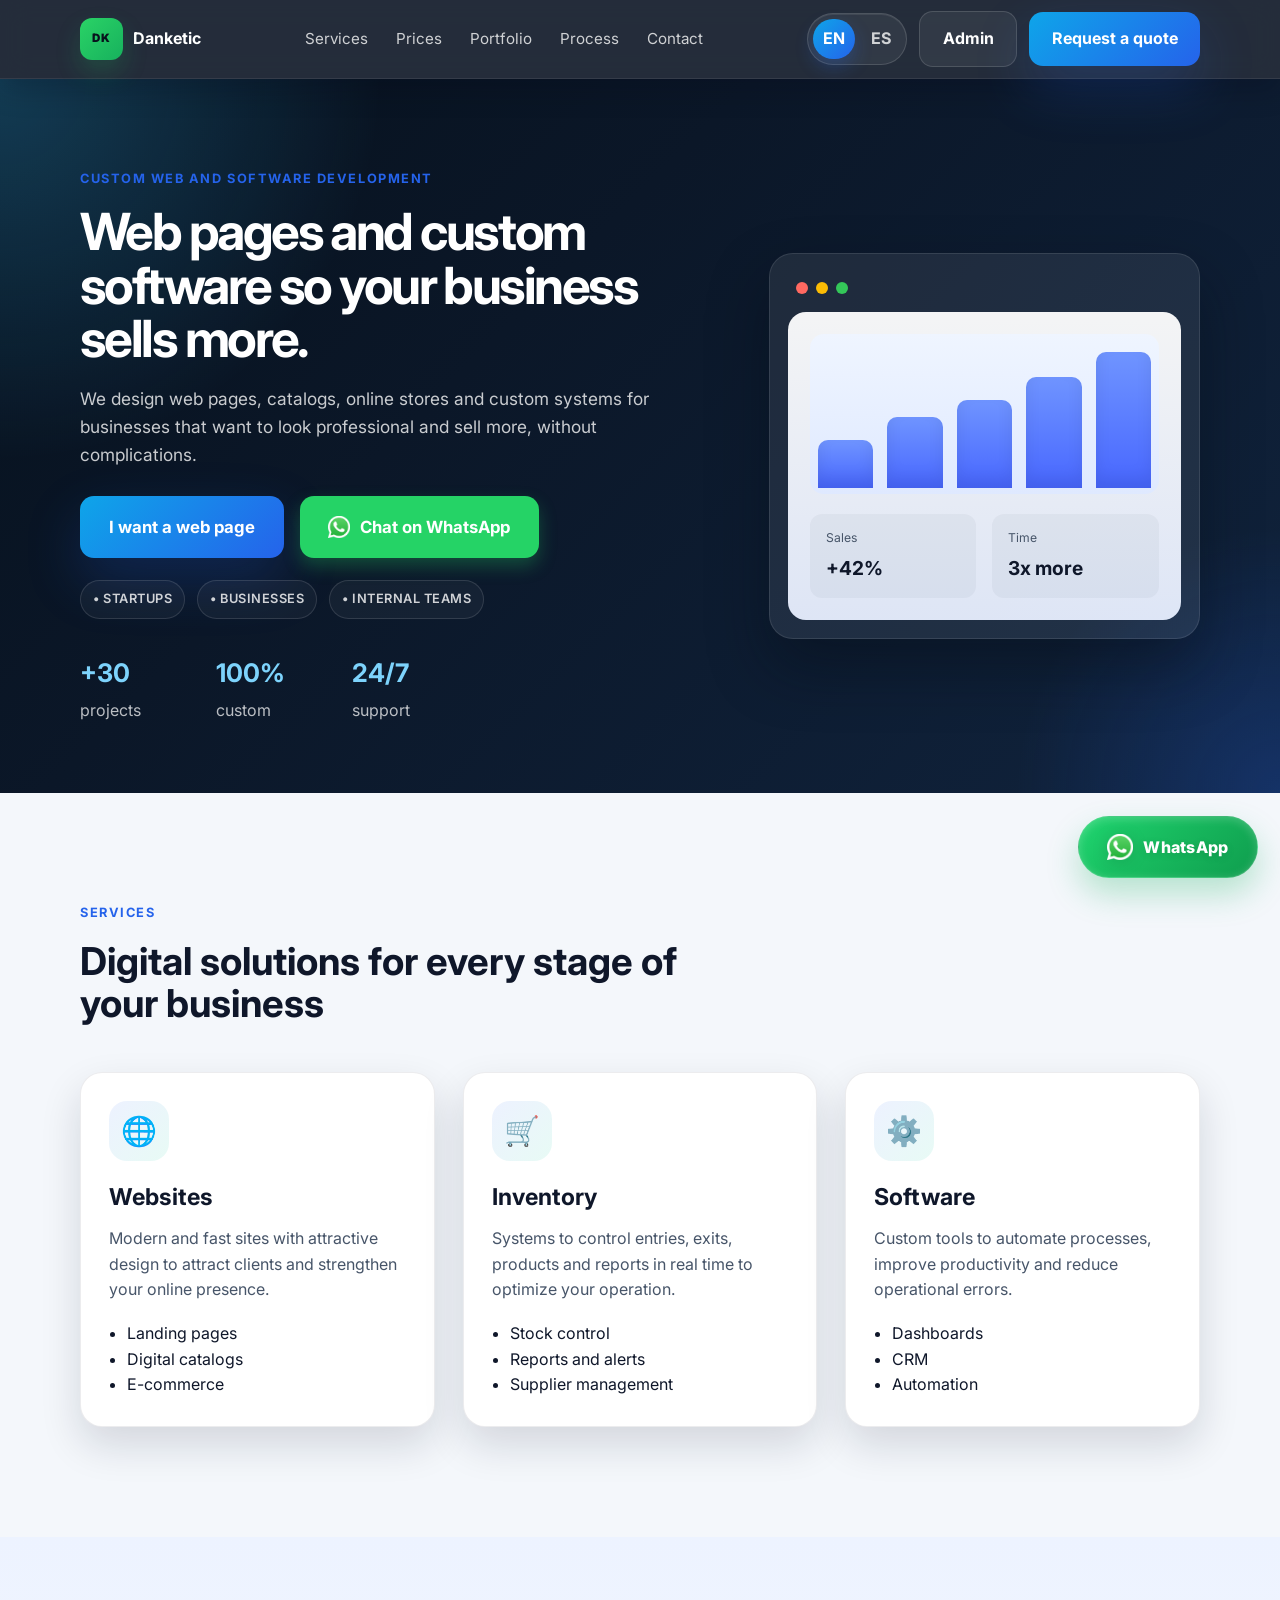
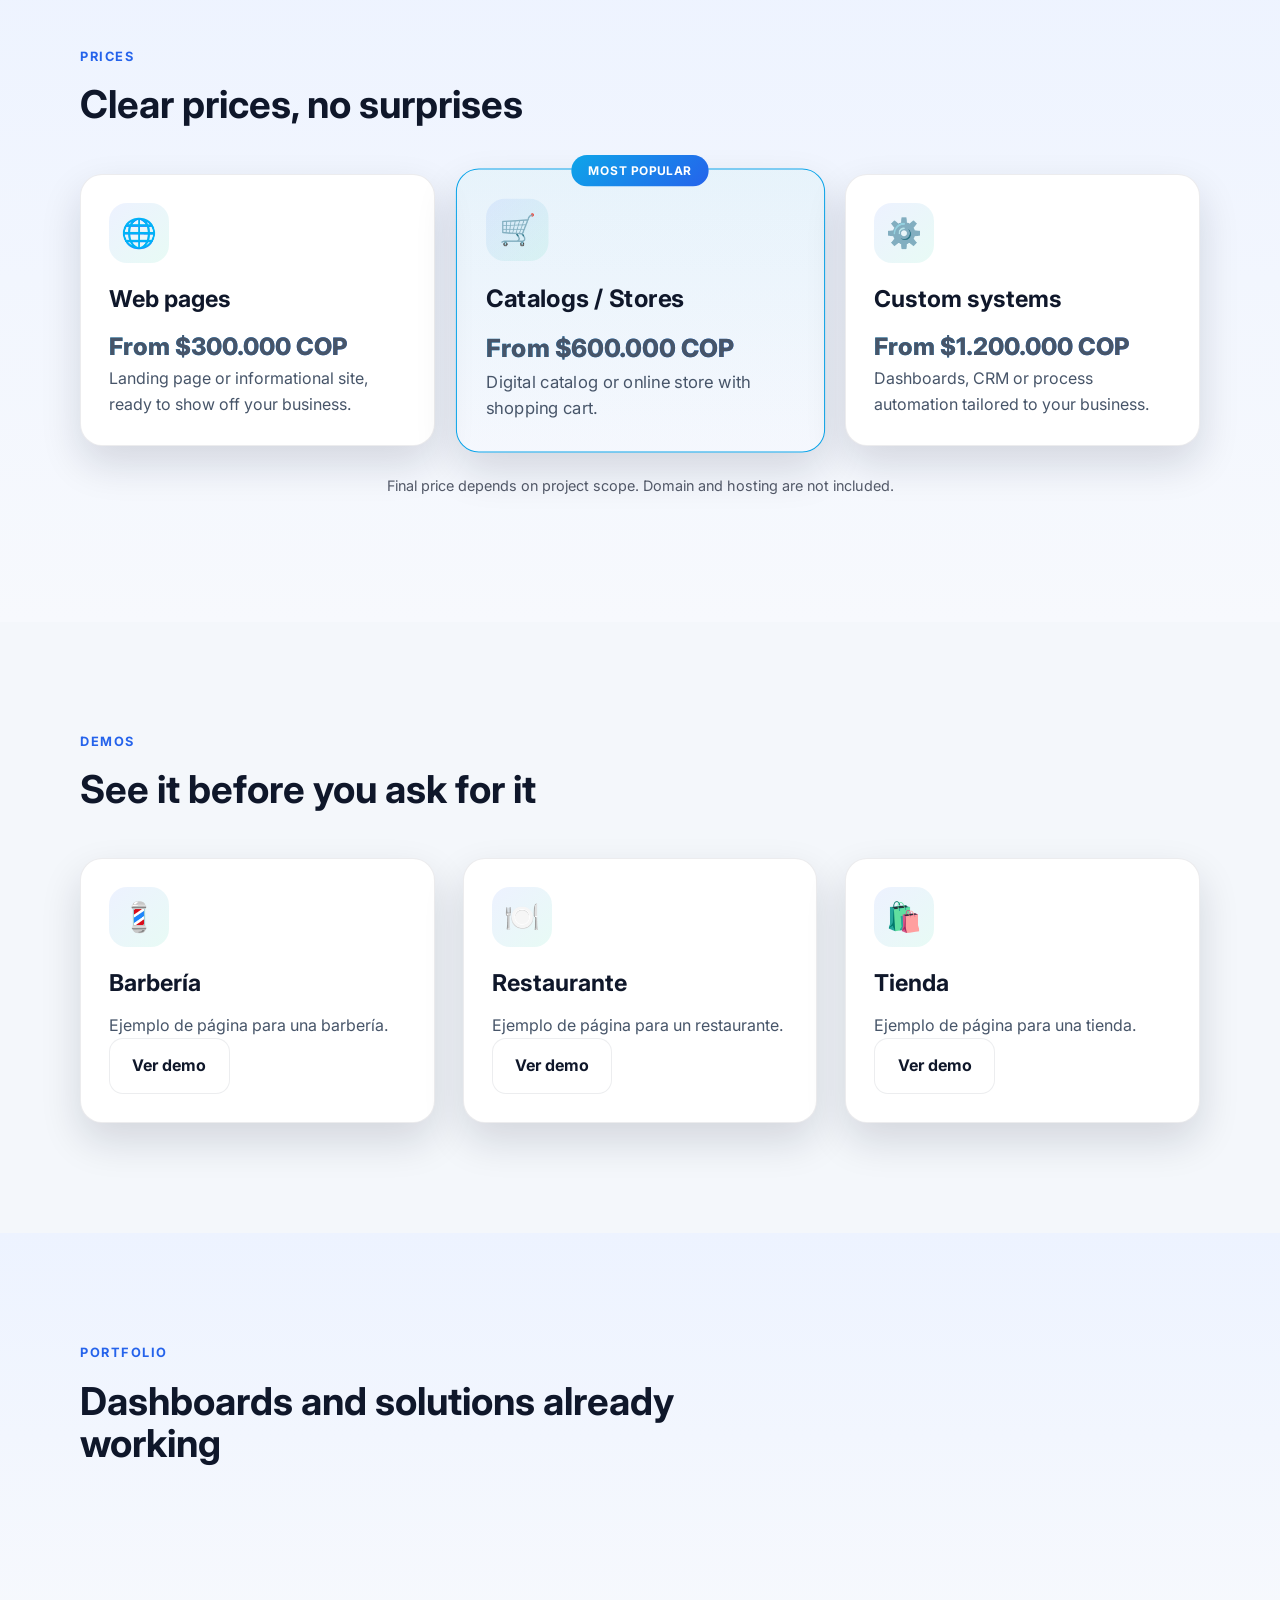
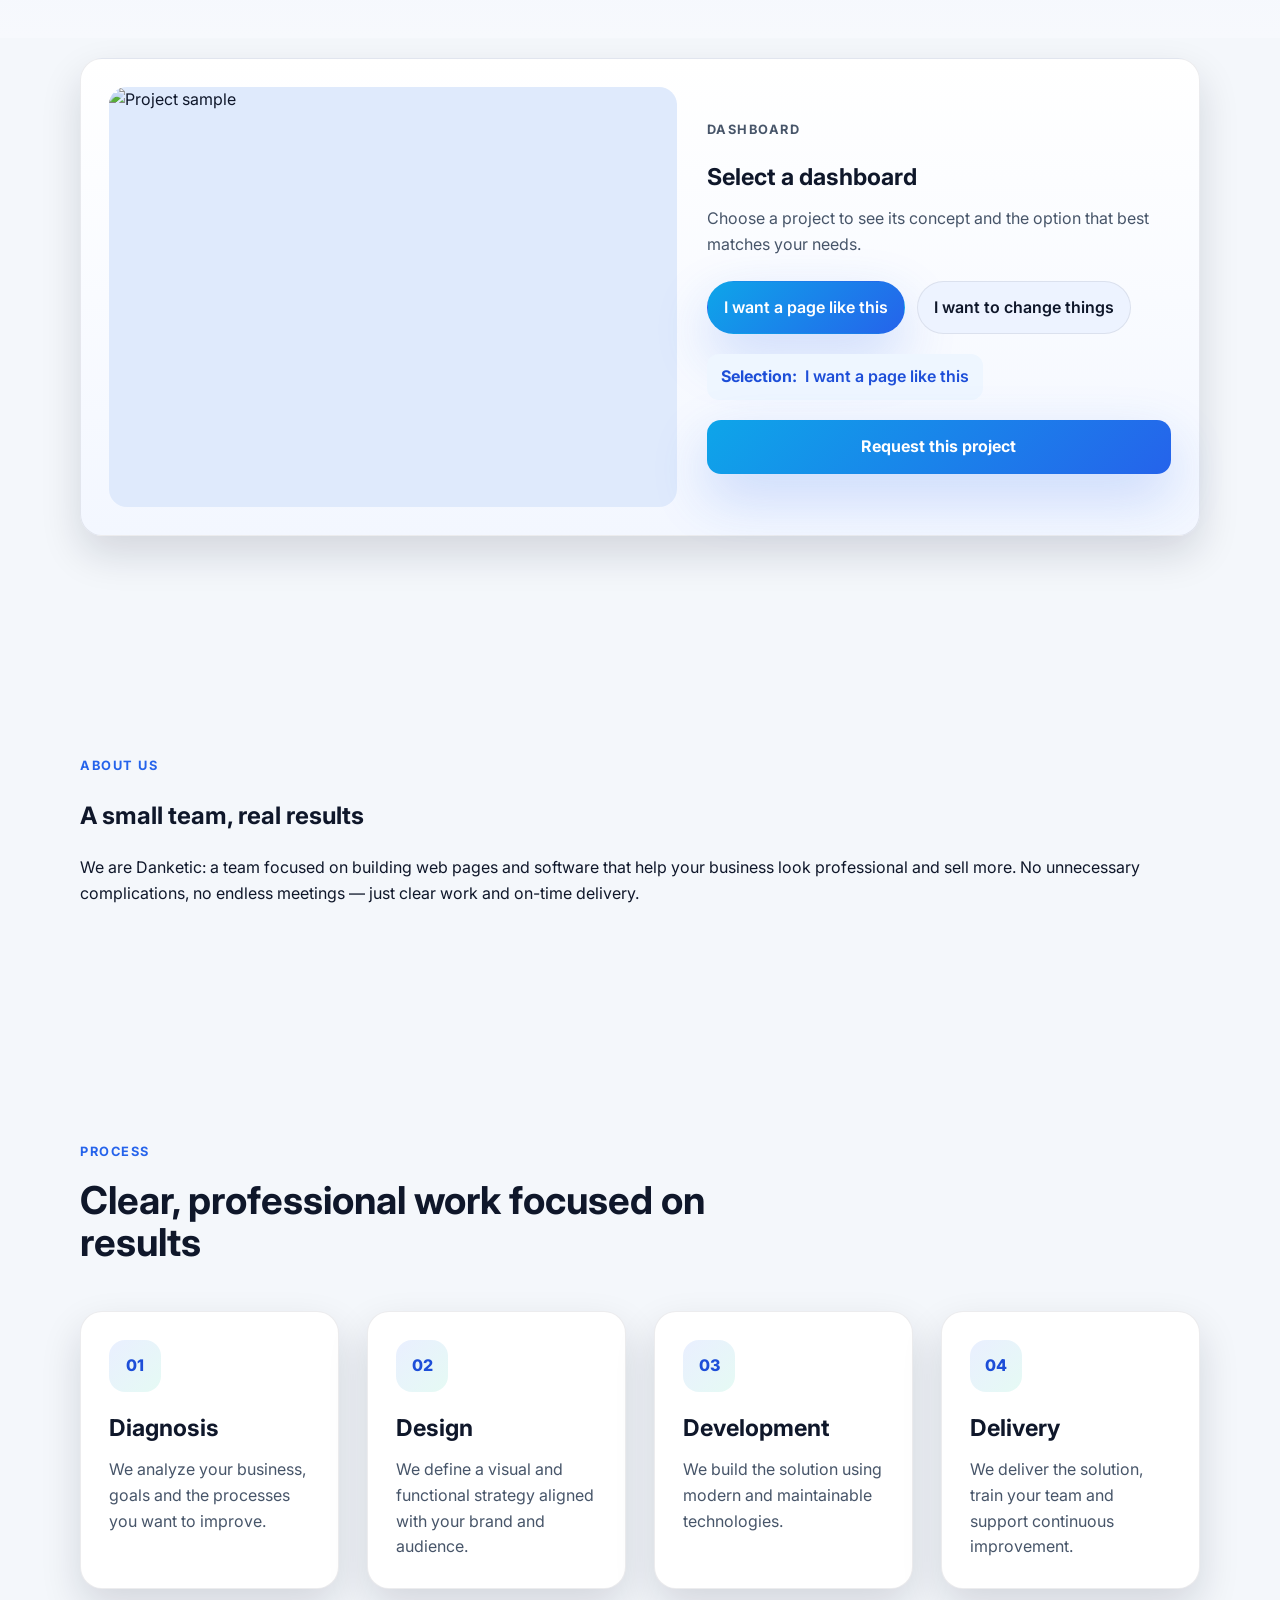
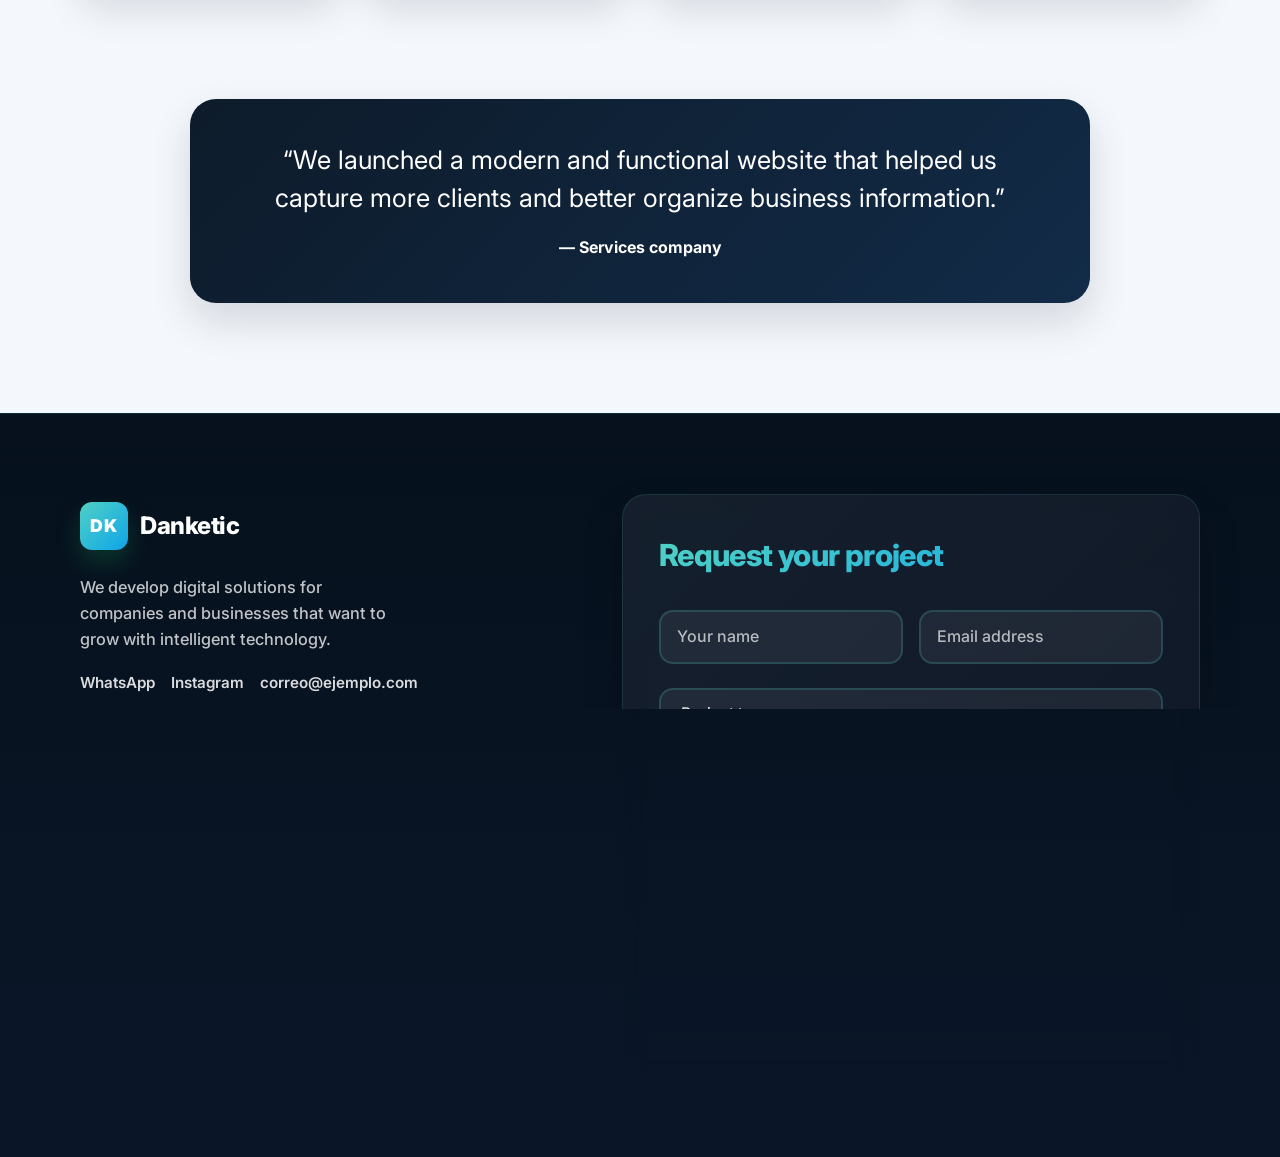
==== index.html @ 8d6f8bf9 "Merge pull request #1 from DanielPedreros/main Mejoras UX/UI en las demos, mejor navegacion, cards n" ====
<!DOCTYPE html>
<html lang="en">
  <head>
    <meta charset="UTF-8" />
    <meta name="viewport" content="width=device-width, initial-scale=1.0" />
    <title>Danketic | Digital Solutions</title>
    <meta
      name="description"
      content="Portfolio of web projects, inventory systems, software and digital solutions for businesses."
    />
    <link rel="preconnect" href="https://fonts.googleapis.com" />
    <link rel="preconnect" href="https://fonts.gstatic.com" crossorigin />
    <link
      href="https://fonts.googleapis.com/css2?family=Inter:wght@400;500;600;700;800;900&display=swap"
      rel="stylesheet"
    />
    <link rel="stylesheet" href="styles.css" />
  </head>
  <body>
    <header class="site-header">
      <div class="container nav">
        <div class="brand" aria-label="Danketic">
          <span class="brand-mark">DK</span>
          <span class="brand-text">Danketic</span>
        </div>

        <nav class="nav-links" aria-label="Main menu">
          <a href="#servicios" data-i18n="nav.services">Services</a>
          <a href="#precios" data-i18n="nav.prices">Prices</a>
          <a href="#portafolio" data-i18n="nav.portfolio">Portfolio</a>
          <a href="#proceso" data-i18n="nav.process">Process</a>
          <a href="#contacto" data-i18n="nav.contact">Contact</a>
        </nav>

        <div class="nav-actions">
          <div class="lang-switch" aria-label="Language selector">
            <button class="lang-btn active" type="button" data-lang="en">EN</button>
            <button class="lang-btn" type="button" data-lang="es">ES</button>
          </div>
          <button class="btn btn-secondary btn-admin" type="button" id="openAdmin">Admin</button>
          <a class="btn btn-primary" href="#contacto" data-i18n="nav.cta">Request a quote</a>
        </div>
      </div>
    </header>

    <main>
      <section class="hero">
        <div class="container hero-grid">
          <div class="hero-copy">
            <p class="eyebrow" data-i18n="hero.eyebrow">Custom web and software development</p>
            <h1 data-i18n="hero.title">Web pages and custom software so your business sells more.</h1>
            <p class="lead" data-i18n="hero.lead">
              We design web pages, catalogs, online stores and custom systems for businesses that want to look professional and sell more, without complications.
            </p>
            <div class="cta-group">
              <a class="btn btn-primary btn-lg" href="#contacto" data-i18n="hero.primaryCta">I want a web page</a>
              <a class="btn btn-whatsapp btn-lg" href="https://wa.me/573028051687?text=Hola%20Danketic%2C%20me%20gustar%C3%ADa%20hablar%20sobre%20un%20proyecto." target="_blank" rel="noreferrer" data-i18n="hero.secondaryCta">
                <img src="public/img/wtsp%20logo.png" alt="WhatsApp" />
                <span>Chat on WhatsApp</span>
              </a>
            </div>
            <div class="trust-row" aria-label="Trust indicators">
              <span>• Startups</span>
              <span>• Businesses</span>
              <span>• Internal teams</span>
            </div>
            <ul class="hero-stats" aria-label="Statistics">
              <li><strong>+30</strong><span data-i18n="hero.statProjects">projects</span></li>
              <li><strong>100%</strong><span data-i18n="hero.statCustom">custom</span></li>
              <li><strong>24/7</strong><span data-i18n="hero.statSupport">support</span></li>
            </ul>
          </div>

          <div class="hero-visual" aria-label="Preview of digital solutions">
            <div class="dashboard-card">
              <div class="card-header">
                <span class="dot red"></span>
                <span class="dot yellow"></span>
                <span class="dot green"></span>
              </div>
              <div class="panel">
                <div class="mini-chart">
                  <span style="height: 35%"></span>
                  <span style="height: 52%"></span>
                  <span style="height: 65%"></span>
                  <span style="height: 82%"></span>
                  <span style="height: 100%"></span>
                </div>
                <div class="metrics">
                  <div>
                    <label data-i18n="hero.metricSales">Sales</label>
                    <strong>+42%</strong>
                  </div>
                  <div>
                    <label data-i18n="hero.metricTime">Time</label>
                    <strong>3x more</strong>
                  </div>
                </div>
              </div>
            </div>
          </div>
        </div>
      </section>

      <section id="servicios" class="section">
        <div class="container">
          <div class="section-heading">
            <p class="eyebrow" data-i18n="services.eyebrow">Services</p>
            <h2 data-i18n="services.title">Digital solutions for every stage of your business</h2>
          </div>

          <div class="services-grid">
            <article class="service-card">
              <div class="icon">🌐</div>
              <h3 data-i18n="service.web.title">Websites</h3>
              <p data-i18n="service.web.text">
                Modern and fast sites with attractive design to attract clients and strengthen your online presence.
              </p>
              <ul>
                <li data-i18n="service.web.li1">Landing pages</li>
                <li data-i18n="service.web.li2">Digital catalogs</li>
                <li data-i18n="service.web.li3">E-commerce</li>
              </ul>
            </article>

            <article class="service-card">
              <div class="icon">🛒</div>
              <h3 data-i18n="service.inventory.title">Inventory</h3>
              <p data-i18n="service.inventory.text">
                Systems to control entries, exits, products and reports in real time to optimize your operation.
              </p>
              <ul>
                <li data-i18n="service.inventory.li1">Stock control</li>
                <li data-i18n="service.inventory.li2">Reports and alerts</li>
                <li data-i18n="service.inventory.li3">Supplier management</li>
              </ul>
            </article>

            <article class="service-card">
              <div class="icon">⚙️</div>
              <h3 data-i18n="service.software.title">Software</h3>
              <p data-i18n="service.software.text">
                Custom tools to automate processes, improve productivity and reduce operational errors.
              </p>
              <ul>
                <li data-i18n="service.software.li1">Dashboards</li>
                <li data-i18n="service.software.li2">CRM</li>
                <li data-i18n="service.software.li3">Automation</li>
              </ul>
            </article>
          </div>
        </div>
      </section>

      <section id="precios" class="section alt-bg">
        <div class="container">
          <div class="section-heading">
            <p class="eyebrow" data-i18n="prices.eyebrow">Prices</p>
            <h2 data-i18n="prices.title">Clear prices, no surprises</h2>
          </div>

          <div class="services-grid">
            <article class="service-card">
              <div class="icon">🌐</div>
              <h3 data-i18n="prices.web.title">Web pages</h3>
              <p class="price-tag" data-i18n="prices.web.amount">From $300.000 COP</p>
              <p data-i18n="prices.web.text">Landing page or informational site, ready to show off your business.</p>
            </article>

            <article class="service-card featured">
              <span class="popular-badge" data-i18n="prices.popular">Most popular</span>
              <div class="icon">🛒</div>
              <h3 data-i18n="prices.catalog.title">Catalogs / Stores</h3>
              <p class="price-tag" data-i18n="prices.catalog.amount">From $600.000 COP</p>
              <p data-i18n="prices.catalog.text">Digital catalog or online store with shopping cart.</p>
            </article>

            <article class="service-card">
              <div class="icon">⚙️</div>
              <h3 data-i18n="prices.custom.title">Custom systems</h3>
              <p class="price-tag" data-i18n="prices.custom.amount">From $1.200.000 COP</p>
              <p data-i18n="prices.custom.text">Dashboards, CRM or process automation tailored to your business.</p>
            </article>
          </div>

          <p class="prices-note" data-i18n="prices.note">Final price depends on project scope. Domain and hosting are not included.</p>
        </div>
      </section>

      <section id="demos" class="section">
        <div class="container">
          <div class="section-heading">
            <p class="eyebrow" data-i18n="demos.eyebrow">Demos</p>
            <h2 data-i18n="demos.title">See it before you ask for it</h2>
          </div>
          <div class="services-grid">
            <article class="service-card">
              <div class="icon">💈</div>
              <h3>Barbería</h3>
              <p>Ejemplo de página para una barbería.</p>
              <a class="btn btn-secondary" href="demos/demo-barberia.html" target="_blank" rel="noreferrer">Ver demo</a>
            </article>
            <article class="service-card">
              <div class="icon">🍽️</div>
              <h3>Restaurante</h3>
              <p>Ejemplo de página para un restaurante.</p>
              <a class="btn btn-secondary" href="demos/demo-restaurante.html" target="_blank" rel="noreferrer">Ver demo</a>
            </article>
            <article class="service-card">
              <div class="icon">🛍️</div>
              <h3>Tienda</h3>
              <p>Ejemplo de página para una tienda.</p>
              <a class="btn btn-secondary" href="demos/demo-tienda.html" target="_blank" rel="noreferrer">Ver demo</a>
            </article>
          </div>
        </div>
      </section>

      <section id="portafolio" class="section alt-bg">
        <div class="container">
          <div class="section-heading">
            <p class="eyebrow" data-i18n="portfolio.eyebrow">Portfolio</p>
            <h2 data-i18n="portfolio.title">Dashboards and solutions already working</h2>
          </div>

          <div class="carousel-wrap">
            <div class="dashboard-carousel" id="dashboardRail" aria-live="polite"></div>
          </div>
        </div>
      </section>

      <section id="detalle-proyecto" class="section project-detail-section">
        <div class="container">
          <div class="detail-card" id="projectDetailCard">
            <div class="detail-image-wrap">
              <img src="" alt="Project sample" id="detailImage" />
            </div>
            <div class="detail-content">
              <p class="eyebrow" id="detailCategory">Dashboard</p>
              <h3 id="detailTitle">Select a dashboard</h3>
              <p id="detailDescription">
                Choose a project to see its concept and the option that best matches your needs.
              </p>

              <div class="choice-group" aria-label="Project options">
                <button class="choice-btn active" data-choice="igual" type="button" data-i18n="project.optionEqual">
                  I want a page like this
                </button>
                <button class="choice-btn" data-choice="cambiar" type="button" data-i18n="project.optionAdjust">
                  I want to change things
                </button>
              </div>

              <div class="selection-box">
                <strong data-i18n="project.selectionLabel">Selection:</strong>
                <span id="selectionText">I want a page like this</span>
              </div>

              <a class="btn btn-primary" id="detailCta" href="#contacto" type="button" data-i18n="project.cta">
                Request this project
              </a>
            </div>
          </div>
        </div>
      </section>

      <section id="nosotros" class="section">
        <div class="container about-container">
          <p class="eyebrow" data-i18n="about.eyebrow">About us</p>
          <h2 data-i18n="about.title">A small team, real results</h2>
          <p data-i18n="about.text">We are Danketic: a team focused on building web pages and software that help your business look professional and sell more. No unnecessary complications, no endless meetings — just clear work and on-time delivery.</p>
        </div>
      </section>

      <section id="proceso" class="section">
        <div class="container">
          <div class="section-heading">
            <p class="eyebrow" data-i18n="process.eyebrow">Process</p>
            <h2 data-i18n="process.title">Clear, professional work focused on results</h2>
          </div>

          <div class="steps-grid">
            <div class="step">
              <span>01</span>
              <h3 data-i18n="process.step1.title">Diagnosis</h3>
              <p data-i18n="process.step1.text">We analyze your business, goals and the processes you want to improve.</p>
            </div>
            <div class="step">
              <span>02</span>
              <h3 data-i18n="process.step2.title">Design</h3>
              <p data-i18n="process.step2.text">We define a visual and functional strategy aligned with your brand and audience.</p>
            </div>
            <div class="step">
              <span>03</span>
              <h3 data-i18n="process.step3.title">Development</h3>
              <p data-i18n="process.step3.text">We build the solution using modern and maintainable technologies.</p>
            </div>
            <div class="step">
              <span>04</span>
              <h3 data-i18n="process.step4.title">Delivery</h3>
              <p data-i18n="process.step4.text">We deliver the solution, train your team and support continuous improvement.</p>
            </div>
          </div>
        </div>
      </section>

      <section class="section testimonial-section">
        <div class="container">
          <div class="testimonial-box">
            <p data-i18n="testimonial.text">
              “We launched a modern and functional website that helped us capture more clients and better organize business information.”
            </p>
            <strong data-i18n="testimonial.author">— Services company</strong>
          </div>
        </div>
      </section>
    </main>

    <footer id="contacto" class="site-footer">
      <div class="container footer-grid">
        <div class="footer-copy">
          <div class="brand" aria-label="Danketic">
            <span class="brand-mark">DK</span>
            <span class="brand-text">Danketic</span>
          </div>
          <p data-i18n="footer.text">
            We develop digital solutions for companies and businesses that want to grow with intelligent technology.
          </p>
          <!--
            ⚠️ TODO: reemplaza estos placeholders por tus datos reales:
            - Instagram: cambia TU_USUARIO por tu @ real
            - Email: cambia correo@ejemplo.com por tu correo real
          -->
          <ul class="footer-social" aria-label="Contact channels">
            <li><a href="https://wa.me/573028051687" target="_blank" rel="noreferrer">WhatsApp</a></li>
            <li><a href="https://instagram.com/TU_USUARIO" target="_blank" rel="noreferrer">Instagram</a></li>
            <li><a href="mailto:correo@ejemplo.com">correo@ejemplo.com</a></li>
          </ul>
        </div>

        <form id="contactForm" class="contact-form">
          <h3 data-i18n="contact.title">Request your project</h3>
          <div class="field-row">
            <input type="text" name="nombre" placeholder="Your name" data-i18n-placeholder="contact.name" required />
            <input type="email" name="email" placeholder="Email address" data-i18n-placeholder="contact.email" required />
          </div>
          <select name="tipo" required>
            <option value="" data-i18n="contact.projectType">Project type</option>
            <option value="ecommerce-dashboard" data-i18n="contact.optionEcommerceDash">E-commerce Dashboard</option>
            <option value="inventory-system" data-i18n="contact.optionInventorySystem">Inventory Management System</option>
            <option value="financial-dashboard" data-i18n="contact.optionFinancialDash">Financial Dashboard</option>
            <option value="analytics-platform" data-i18n="contact.optionAnalytics">Analytics Platform</option>
            <option value="crm-system" data-i18n="contact.optionCRM">CRM System</option>
            <option value="custom-web-app" data-i18n="contact.optionWebApp">Custom Web Application</option>
            <option value="mobile-app" data-i18n="contact.optionMobile">Mobile Application</option>
            <option value="other" data-i18n="contact.optionOther">Other</option>
          </select>
          <textarea
            name="mensaje"
            rows="5"
            placeholder="Tell us what you need..."
            data-i18n-placeholder="contact.message"
            required
          ></textarea>
          <button type="submit" class="btn btn-primary full-width" data-i18n="contact.submit">Send request</button>
          <p id="form-message" class="form-message" aria-live="polite"></p>
        </form>
      </div>
    </footer>

    <div id="adminModal" class="admin-modal hidden" aria-hidden="true">
      <div class="admin-panel">
        <div class="admin-header">
          <h3 data-i18n="admin.title">Admin panel</h3>
          <button type="button" class="close-admin" id="closeAdmin" aria-label="Close panel">×</button>
        </div>

        <form id="adminLoginForm" class="admin-login-form">
          <label class="admin-field">
            <span data-i18n="admin.username">Username</span>
            <input type="text" id="adminUsername" placeholder="Type your username" data-i18n-placeholder="admin.usernamePlaceholder" required />
          </label>

          <label class="admin-field">
            <span data-i18n="admin.password">Password</span>
            <input type="password" id="adminPassword" placeholder="Type your password" data-i18n-placeholder="admin.passwordPlaceholder" required />
          </label>

          <div class="admin-actions">
            <button type="submit" class="btn btn-primary" data-i18n="admin.login">Enter</button>
          </div>
          <p id="adminMessage" class="admin-message" aria-live="polite"></p>
        </form>

        <form id="adminForm" class="admin-form hidden">
          <label class="admin-field">
            <span data-i18n="admin.projectName">Project name</span>
            <input type="text" id="projectTitle" required placeholder="Example: Shopify Dashboard" data-i18n-placeholder="admin.projectNamePlaceholder" />
          </label>

          <label class="admin-field">
            <span data-i18n="admin.category">Category</span>
            <input type="text" id="projectCategory" required placeholder="Example: Ecommerce / Inventory" data-i18n-placeholder="admin.categoryPlaceholder" />
          </label>

          <label class="admin-field">
            <span data-i18n="admin.description">Description</span>
            <textarea id="projectDescription" rows="4" required placeholder="Describe the project..." data-i18n-placeholder="admin.descriptionPlaceholder"></textarea>
          </label>

          <label class="admin-field">
            <span data-i18n="admin.file">JPG / PNG file</span>
            <input type="file" id="projectImage" accept="image/jpeg,image/jpg,image/png,image/webp" required />
          </label>

          <div class="admin-actions">
            <button type="submit" class="btn btn-primary" data-i18n="admin.saveProject">Save project</button>
            <button type="button" class="btn btn-secondary" id="resetProjects" data-i18n="admin.reset">Reset</button>
          </div>
        </form>
      </div>
    </div>

    <a
      class="whatsapp-float"
      href="https://wa.me/573028051687?text=Hola%20Danketic%2C%20me%20gustar%C3%ADa%20hablar%20sobre%20un%20proyecto."
      target="_blank"
      rel="noreferrer"
      aria-label="Chat on WhatsApp"
    >
      <img src="public/img/wtsp%20logo.png" alt="WhatsApp" />
      <span class="whatsapp-label">WhatsApp</span>
    </a>

    <script src="script.js"></script>
  </body>
</html>
---- styles.css ----
:root {
  --bg: #07111f;
  --bg-alt: #0b1728;
  --panel: #0f1d2d;
  --panel-soft: #f5f7fb;
  --card: #ffffff;
  --card-alt: #eaf3ff;
  --primary: #2563eb;
  --primary-dark: #1d4ed8;
  --secondary: #0ea5e9;
  --accent: #7dd3fc;
  --text: #0f172a;
  --muted: #475569;
  --line: rgba(15, 23, 42, 0.08);
  --success: #10b981;
  --shadow: 0 18px 40px rgba(15, 23, 42, 0.14);
  --shadow-strong: 0 22px 55px rgba(37, 99, 235, 0.22);
  --warning: #f59e0b;
}

* {
  box-sizing: border-box;
}

html {
  scroll-behavior: smooth;
}

body {
  margin: 0;
  font-family: "Inter", sans-serif;
  background: #f4f7fb;
  color: var(--text);
  line-height: 1.6;
}

img {
  max-width: 100%;
  display: block;
}

a {
  color: inherit;
  text-decoration: none;
}

button,
input,
select,
textarea {
  font: inherit;
}

button {
  cursor: pointer;
}

.container {
  width: min(1120px, calc(100% - 32px));
  margin: 0 auto;
}

.section {
  padding: 110px 0;
}

.alt-bg {
  background: linear-gradient(180deg, #edf3ff 0%, #f7f9fd 100%);
}

.eyebrow {
  margin: 0 0 16px;
  color: var(--primary);
  font-size: 0.8rem;
  font-weight: 700;
  letter-spacing: 0.12em;
  text-transform: uppercase;
}

.section-heading {
  max-width: 680px;
  margin-bottom: 48px;
}

.section-heading h2 {
  margin: 0;
  font-size: clamp(2rem, 3vw, 3rem);
  line-height: 1.1;
}

.site-header {
  position: sticky;
  top: 0;
  z-index: 30;
  backdrop-filter: blur(14px);
  background: rgba(7, 17, 31, 0.88);
  border-bottom: 1px solid rgba(255, 255, 255, 0.08);
  box-shadow: 0 12px 28px rgba(2, 6, 23, 0.18);
}

.nav {
  display: flex;
  align-items: center;
  justify-content: space-between;
  min-height: 78px;
  gap: 20px;
}

.brand {
  display: inline-flex;
  align-items: center;
  gap: 10px;
  color: #fff;
  font-weight: 700;
}

.brand-mark {
  position: relative;
  display: inline-grid;
  place-items: center;
  min-width: 42px;
  height: 42px;
  padding: 0 12px;
  border-radius: 12px;
  background: linear-gradient(135deg, #2ad366 0%, #17b15d 100%);
  color: #08131d;
  font-size: 0.72rem;
  letter-spacing: 0.08em;
  font-weight: 900;
  box-shadow: 0 12px 24px rgba(23, 177, 93, 0.22);
  text-transform: uppercase;
  line-height: 1;
}

.brand-text {
  font-size: 1rem;
}

.nav-links {
  display: flex;
  align-items: center;
  gap: 28px;
  color: rgba(255, 255, 255, 0.78);
  font-size: 0.95rem;
}

.nav-links a:hover {
  color: white;
}

.nav-actions {
  display: flex;
  align-items: center;
  gap: 12px;
}

.btn {
  display: inline-flex;
  align-items: center;
  justify-content: center;
  border: 0;
  border-radius: 14px;
  padding: 0.9rem 1.4rem;
  font-weight: 700;
  transition: transform 0.2s ease, box-shadow 0.2s ease, filter 0.2s ease;
  cursor: pointer;
}

.btn:hover {
  filter: brightness(1.04);
}

.btn:hover {
  transform: translateY(-1px);
}

.btn-primary {
  color: white;
  background: linear-gradient(135deg, var(--secondary), var(--primary));
  box-shadow: var(--shadow-strong);
}

.btn-secondary {
  color: var(--text);
  background: rgba(255, 255, 255, 0.08);
  border: 1px solid rgba(18, 32, 51, 0.08);
}

.btn-admin {
  background: rgba(255, 255, 255, 0.06);
  color: white;
  border: 1px solid rgba(255, 255, 255, 0.14);
}

.hero {
  padding: 90px 0 70px;
  background:
    radial-gradient(circle at top left, rgba(56, 189, 248, 0.25), transparent 26%),
    radial-gradient(circle at bottom right, rgba(37, 99, 235, 0.24), transparent 18%),
    linear-gradient(135deg, #06111d 0%, #0b1728 38%, #10233d 100%);
  color: white;
}

.hero-grid {
  display: grid;
  grid-template-columns: 1.2fr 0.8fr;
  align-items: center;
  gap: 42px;
}

.hero-copy h1 {
  margin: 0;
  font-size: clamp(2.7rem, 4vw, 4.6rem);
  line-height: 1.04;
  letter-spacing: -0.05em;
}

.lead {
  max-width: 600px;
  margin-top: 20px;
  color: rgba(255, 255, 255, 0.78);
  font-size: 1.08rem;
}

.cta-group {
  display: flex;
  flex-wrap: wrap;
  gap: 16px;
  margin-top: 28px;
}

.trust-row {
  display: flex;
  flex-wrap: wrap;
  gap: 12px;
  margin-top: 22px;
  color: rgba(255, 255, 255, 0.8);
  font-size: 0.8rem;
  font-weight: 600;
  letter-spacing: 0.04em;
  text-transform: uppercase;
}

.trust-row span {
  padding: 8px 12px;
  border: 1px solid rgba(255, 255, 255, 0.12);
  border-radius: 999px;
  background: rgba(255, 255, 255, 0.04);
}

.hero-stats {
  list-style: none;
  display: flex;
  flex-wrap: wrap;
  gap: 26px;
  margin: 34px 0 0;
  padding: 0;
}

.hero-stats li {
  display: flex;
  flex-direction: column;
  gap: 4px;
  min-width: 110px;
}

.hero-stats strong {
  font-size: 1.6rem;
  color: var(--accent);
}

.hero-stats span {
  color: rgba(255, 255, 255, 0.72);
}

.hero-visual {
  display: flex;
  justify-content: center;
  align-items: center;
}

.dashboard-card {
  width: min(100%, 500px);
  padding: 18px;
  background: rgba(255, 255, 255, 0.08);
  border: 1px solid rgba(255, 255, 255, 0.1);
  border-radius: 24px;
  box-shadow: 0 28px 60px rgba(5, 11, 22, 0.42);
}

.card-header {
  display: flex;
  gap: 8px;
  padding: 10px 8px 18px;
}

.dot {
  width: 12px;
  height: 12px;
  border-radius: 50%;
  display: inline-block;
}

.red { background: #ff6961; }
.yellow { background: #fbbc05; }
.green { background: #34c759; }

.panel {
  background: linear-gradient(180deg, rgba(255,255,255,0.95), rgba(232,239,255,0.95));
  border-radius: 18px;
  color: var(--text);
  padding: 22px;
}

.mini-chart {
  height: 160px;
  display: flex;
  align-items: end;
  justify-content: space-between;
  gap: 14px;
  padding: 18px 8px 6px;
  border-radius: 14px;
  background: linear-gradient(180deg, #eff5ff 0%, #dfe9ff 100%);
}

.mini-chart span {
  flex: 1;
  border-radius: 10px 10px 0 0;
  background: linear-gradient(180deg, #6f94ff, #4867ff);
  box-shadow: inset 0 -10px 16px rgba(0,0,0,0.08);
}

.metrics {
  display: grid;
  grid-template-columns: repeat(2, minmax(0, 1fr));
  gap: 16px;
  margin-top: 20px;
}

.metrics div {
  background: rgba(16, 31, 48, 0.04);
  border-radius: 12px;
  padding: 14px 16px;
}

.metrics label {
  display: block;
  font-size: 0.76rem;
  color: var(--muted);
  margin-bottom: 6px;
}

.metrics strong {
  font-size: 1.2rem;
}

.services-grid,
.projects-grid,
.steps-grid {
  display: grid;
  gap: 28px;
}

.services-grid {
  grid-template-columns: repeat(3, minmax(0, 1fr));
}

.service-card,
.project-card,
.step,
.detail-card {
  background: var(--card);
  border: 1px solid var(--line);
  border-radius: 22px;
  padding: 28px;
  box-shadow: var(--shadow);
}

.service-card .icon {
  display: inline-grid;
  place-items: center;
  width: 60px;
  height: 60px;
  border-radius: 18px;
  background: linear-gradient(135deg, rgba(79, 124, 255, 0.1), rgba(126, 231, 200, 0.18));
  font-size: 1.8rem;
}

.service-card h3,
.project-card h3,
.step h3,
.detail-content h3 {
  margin: 18px 0 10px;
  font-size: 1.45rem;
}

.service-card p,
.project-card p,
.step p,
.footer-copy p,
.detail-content p {
  margin: 0;
  color: var(--muted);
}

.service-card ul {
  margin: 18px 0 0;
  padding-left: 18px;
  color: var(--text);
}

.carousel-wrap {
  overflow: hidden;
  position: relative;
  padding: 10px 0 6px;
}

.dashboard-carousel {
  display: flex;
  gap: 18px;
  width: max-content;
  will-change: transform;
}

.dashboard-item {
  position: relative;
  flex: 0 0 360px;
  height: 260px;
  border: 0;
  padding: 0;
  overflow: hidden;
  border-radius: 22px;
  box-shadow: var(--shadow);
  background: #dfeafc;
}

.dashboard-item img {
  width: 100%;
  height: 100%;
  object-fit: cover;
  display: block;
}

.dashboard-item-overlay {
  position: absolute;
  inset: auto 0 0 0;
  display: flex;
  flex-direction: column;
  gap: 4px;
  padding: 14px 18px 16px;
  background: linear-gradient(180deg, transparent, rgba(15, 23, 42, 0.7));
  color: white;
  text-align: left;
}

.dashboard-item-overlay strong {
  font-size: 1.04rem;
}

.dashboard-item-overlay small {
  opacity: 0.8;
}

.project-detail-section {
  padding-top: 20px;
}

.detail-card {
  display: grid;
  grid-template-columns: 1.1fr 0.9fr;
  gap: 30px;
  align-items: center;
  background: linear-gradient(180deg, #ffffff 0%, #f3f7ff 100%);
}

.detail-image-wrap {
  min-height: 420px;
  border-radius: 18px;
  overflow: hidden;
  background: #dfeafc;
}

.detail-image-wrap img {
  width: 100%;
  height: 100%;
  object-fit: cover;
}

.detail-content {
  display: flex;
  flex-direction: column;
  justify-content: center;
}

.choice-group {
  display: flex;
  flex-wrap: wrap;
  gap: 12px;
  margin: 24px 0 20px;
}

.choice-btn {
  background: #edf3ff;
  border: 1px solid var(--line);
  color: var(--text);
  border-radius: 999px;
  padding: 0.8rem 1rem;
  font-weight: 600;
  transition: all 0.2s ease;
}

.choice-btn.active {
  background: linear-gradient(135deg, var(--secondary), var(--primary));
  color: white;
  border-color: transparent;
  box-shadow: var(--shadow-strong);
}

.selection-box {
  display: inline-flex;
  align-items: center;
  gap: 8px;
  width: fit-content;
  padding: 10px 14px;
  border-radius: 12px;
  background: #eef6ff;
  color: var(--primary-dark);
  font-weight: 600;
  margin-bottom: 20px;
}

.steps-grid {
  grid-template-columns: repeat(4, minmax(0, 1fr));
}

.step span {
  display: inline-flex;
  align-items: center;
  justify-content: center;
  width: 52px;
  height: 52px;
  border-radius: 16px;
  background: linear-gradient(135deg, rgba(79, 124, 255, 0.12), rgba(126, 231, 200, 0.2));
  color: var(--primary-dark);
  font-weight: 800;
}

.testimonial-section {
  padding-top: 0;
}

.testimonial-box {
  max-width: 900px;
  margin: 0 auto;
  background: linear-gradient(135deg, #0d1b2a, #122b48);
  color: #fff;
  border-radius: 26px;
  padding: 42px 50px;
  text-align: center;
  box-shadow: var(--shadow);
}

.testimonial-box p {
  margin: 0 0 18px;
  font-size: clamp(1.2rem, 2vw, 1.8rem);
  line-height: 1.5;
}

.site-footer {
  background: linear-gradient(180deg, #06111d 0%, #0a1628 100%);
  color: white;
  padding: 80px 0;
  border-top: 1px solid rgba(79, 209, 197, 0.1);
}

.footer-grid {
  display: grid;
  grid-template-columns: 1fr 1.2fr;
  gap: 60px;
  align-items: start;
}

.footer-copy {
  padding-top: 8px;
}

.footer-copy .brand {
  display: flex;
  align-items: center;
  gap: 12px;
  margin-bottom: 24px;
}

.footer-copy .brand-mark {
  display: inline-flex;
  align-items: center;
  justify-content: center;
  width: 48px;
  height: 48px;
  background: linear-gradient(135deg, #4fd1c5 0%, #0ea5e9 100%);
  border-radius: 12px;
  font-size: 1.1rem;
  font-weight: 900;
  color: #ffffff;
}

.footer-copy .brand-text {
  font-size: 1.5rem;
  font-weight: 800;
  letter-spacing: -0.02em;
}

.footer-copy p {
  color: rgba(255, 255, 255, 0.75) !important;
  font-size: 1.02rem;
  line-height: 1.6;
  max-width: 320px;
  font-weight: 500;
}

.contact-form {
  background: linear-gradient(135deg, rgba(31, 41, 55, 0.6) 0%, rgba(17, 24, 39, 0.7) 100%);
  border: 1px solid rgba(79, 209, 197, 0.15);
  border-radius: 24px;
  padding: 36px;
  backdrop-filter: blur(10px);
  box-shadow: 0 20px 40px rgba(0, 0, 0, 0.2);
}

.contact-form h3 {
  margin-top: 0;
  font-size: 1.9rem;
  font-weight: 800;
  background: linear-gradient(135deg, #4fd1c5, #0ea5e9);
  -webkit-background-clip: text;
  -webkit-text-fill-color: transparent;
  background-clip: text;
  letter-spacing: -0.02em;
}

.field-row {
  display: grid;
  grid-template-columns: repeat(2, minmax(0, 1fr));
  gap: 16px;
  margin-bottom: 8px;
}

.contact-form input,
.contact-form select,
.contact-form textarea,
.admin-panel input,
.admin-panel textarea {
  width: 100%;
  border: 2px solid rgba(79, 209, 197, 0.2);
  background: rgba(255, 255, 255, 0.06);
  color: #ffffff;
  border-radius: 14px;
  padding: 12px 16px;
  margin-bottom: 16px;
  font-family: inherit;
  font-size: 1rem;
  transition: all 0.3s ease;
}

.contact-form input:hover,
.contact-form select:hover,
.contact-form textarea:hover,
.admin-panel input:hover,
.admin-panel textarea:hover {
  border-color: rgba(79, 209, 197, 0.4);
  background: rgba(255, 255, 255, 0.09);
}

.contact-form input:focus,
.contact-form select:focus,
.contact-form textarea:focus,
.admin-panel input:focus,
.admin-panel textarea:focus {
  outline: none;
  border-color: #4fd1c5;
  background: rgba(255, 255, 255, 0.12);
  box-shadow: 0 0 0 3px rgba(79, 209, 197, 0.1);
}

.contact-form input::placeholder,
.contact-form textarea::placeholder,
.admin-panel input::placeholder,
.admin-panel textarea::placeholder {
  color: rgba(255, 255, 255, 0.68);
  font-weight: 500;
}

.contact-form select option {
  background: #1f2937;
  color: #ffffff;
  padding: 8px 12px;
}

.contact-form select option:hover {
  background: #374151;
}

.contact-form textarea {
  min-height: 140px;
  resize: vertical;
  font-size: 1rem;
}

.full-width {
  width: 100%;
  background: linear-gradient(135deg, #4fd1c5 0%, #0ea5e9 100%) !important;
  border: 2px solid #4fd1c5 !important;
  color: #ffffff !important;
  font-weight: 700 !important;
  font-size: 1.05rem !important;
  padding: 14px 24px !important;
  margin-top: 8px;
  transition: all 0.3s ease !important;
}

.full-width:hover {
  transform: translateY(-2px);
  box-shadow: 0 12px 24px rgba(79, 209, 197, 0.25) !important;
}

.full-width:active {
  transform: translateY(0);
}

.form-message {
  min-height: 24px;
  margin: 16px 0 0;
  color: #4fd1c5;
  font-weight: 600;
}

.admin-modal {
  position: fixed;
  inset: 0;
  background: rgba(2, 6, 23, 0.72);
  display: grid;
  place-items: center;
  z-index: 50;
  padding: 20px;
}

.admin-modal.hidden {
  display: none;
}

.admin-panel {
  width: min(560px, 100%);
  background: linear-gradient(180deg, #0c1729, #11233d);
  color: white;
  border-radius: 22px;
  padding: 24px;
  border: 1px solid rgba(255,255,255,0.08);
  box-shadow: 0 30px 60px rgba(2,6,23,0.45);
}

.admin-header {
  display: flex;
  align-items: center;
  justify-content: space-between;
  gap: 12px;
  margin-bottom: 18px;
}

.admin-header h3 {
  margin: 0;
  font-size: 1.5rem;
}

.close-admin {
  width: 38px;
  height: 38px;
  display: inline-grid;
  place-items: center;
  font-size: 1.5rem;
  border: 0;
  background: rgba(255,255,255,0.08);
  color: white;
  border-radius: 10px;
}

.admin-field {
  display: block;
  margin-bottom: 16px;
  color: rgba(255,255,255,0.85);
}

.admin-field span {
  display: block;
  margin-bottom: 8px;
  font-weight: 600;
}

.admin-panel input,
.admin-panel textarea {
  background: rgba(255, 255, 255, 0.04);
  border: 1px solid rgba(255,255,255,0.1);
  color: white;
}

.admin-panel textarea {
  resize: vertical;
  min-height: 100px;
}

.admin-actions {
  display: flex;
  flex-wrap: wrap;
  gap: 12px;
  margin-top: 10px;
}

.admin-message {
  margin-top: 10px;
  min-height: 20px;
  color: #fca5a5;
  font-weight: 600;
}

.hidden {
  display: none !important;
}

.lang-switch {
  display: inline-flex;
  align-items: center;
  gap: 6px;
  padding: 5px;
  background: rgba(255,255,255,0.06);
  border: 1px solid rgba(255,255,255,0.14);
  border-radius: 999px;
  box-shadow: inset 0 1px 0 rgba(255,255,255,0.08);
}

.lang-btn {
  border: 0;
  background: transparent;
  color: rgba(255,255,255,0.78);
  font-weight: 700;
  padding: 7px 10px;
  border-radius: 999px;
}

.lang-btn.active {
  background: linear-gradient(135deg, var(--secondary), var(--primary));
  color: white;
  box-shadow: 0 8px 18px rgba(37, 99, 235, 0.28);
}

.whatsapp-float {
  position: fixed;
  right: 22px;
  bottom: 22px;
  z-index: 40;
  display: inline-flex;
  align-items: center;
  justify-content: center;
  gap: 10px;
  min-width: 180px;
  height: 62px;
  padding: 0 22px;
  border-radius: 999px;
  background: linear-gradient(135deg, #1fd56f 0%, #17b85d 50%, #0f9d4e 100%);
  box-shadow: 0 16px 32px rgba(23, 177, 93, 0.28), inset 0 2px 10px rgba(255,255,255,0.2);
  transition: transform 0.2s ease, box-shadow 0.2s ease, filter 0.2s ease;
  animation: pulse 2.2s infinite;
  border: 1px solid rgba(255,255,255,0.2);
  text-decoration: none;
  color: #ffffff;
}

.whatsapp-float:hover {
  transform: translateY(-3px) scale(1.02);
  filter: brightness(1.04);
  box-shadow: 0 20px 42px rgba(23, 177, 93, 0.38), inset 0 2px 10px rgba(255,255,255,0.24);
}

.whatsapp-label {
  color: #ffffff;
  font-size: 1rem;
  font-weight: 800;
  letter-spacing: 0.02em;
  line-height: 1;
  text-transform: none;
  text-shadow: 0 2px 8px rgba(0,0,0,0.12);
}

.whatsapp-float img {
  width: 26px;
  height: 26px;
  display: block;
  object-fit: contain;
  filter: drop-shadow(0 2px 8px rgba(0,0,0,0.12));
}

.whatsapp-float svg {
  display: none;
}

@keyframes pulse {
  0% {
    box-shadow: 0 0 0 0 rgba(20, 164, 77, 0.4);
  }
  70% {
    box-shadow: 0 0 0 18px rgba(20, 164, 77, 0);
  }
  100% {
    box-shadow: 0 0 0 0 rgba(20, 164, 77, 0);
  }
}

@media (max-width: 900px) {
  .hero-grid,
  .footer-grid,
  .services-grid,
  .steps-grid,
  .detail-card {
    grid-template-columns: 1fr;
  }

  .nav {
    flex-wrap: wrap;
    justify-content: center;
    padding: 16px 0;
  }

  .nav-links {
    width: 100%;
    justify-content: center;
    order: 3;
  }
}

@media (max-width: 600px) {
  .section {
    padding: 80px 0;
  }

  .hero {
    padding-top: 60px;
  }

  .cta-group,
  .field-row,
  .admin-actions {
    grid-template-columns: 1fr;
    display: grid;
  }

  .nav-links {
    gap: 16px;
    font-size: 0.8rem;
    flex-wrap: wrap;
  }

  .dashboard-item {
    flex-basis: 280px;
    height: 220px;
  }

  .testimonial-box {
    padding: 30px 22px;
  }
}

.btn-whatsapp {
  display: inline-flex;
  align-items: center;
  justify-content: center;
  gap: 10px;
  color: white;
  background: #25D366;
  box-shadow: 0 8px 18px rgba(37, 211, 102, 0.28);
}

.btn-whatsapp img {
  width: 22px;
  height: 22px;
  object-fit: contain;
}

.btn-lg {
  padding: 1.1rem 1.8rem;
  font-size: 1.05rem;
}

.price-tag {
  font-size: 1.5rem;
  font-weight: 800;
  background: linear-gradient(135deg, var(--secondary), var(--primary));
  -webkit-background-clip: text;
  background-clip: text+
  color: transparent;
  margin: 6px 0 12px;
}

.prices-note {
  text-align: center;
  margin-top: 28px;
  opacity: 0.7;
  font-size: 0.9rem;
}

#precios .service-card {
  transition: transform 0.25s ease, box-shadow 0.25s ease, border-color 0.25s ease;
  position: relative;
}

#precios .service-card:hover {
  transform: translateY(-6px);
  box-shadow: 0 16px 32px rgba(0, 0, 0, 0.28);
}

#precios .service-card.featured {
  border: 1px solid var(--secondary);
  background: linear-gradient(180deg, rgba(79, 209, 197, 0.06), rgba(255, 255, 255, 0.02));
  transform: scale(1.04);
}

#precios .service-card.featured:hover {
  transform: scale(1.04) translateY(-6px);
}

.popular-badge {
  position: absolute;
  top: -14px;
  left: 50%;
  transform: translateX(-50%);
  background: linear-gradient(135deg, var(--secondary), var(--primary));
  color: white;
  font-size: 0.72rem;
  font-weight: 700;
  letter-spacing: 0.5px;
  text-transform: uppercase;
  padding: 6px 16px;
  border-radius: 999px;
  white-space: nowrap;
}

.footer-social {
  display: flex;
  gap: 16px;
  list-style: none;
  padding: 0;
  margin: 18px 0 0;
  flex-wrap: wrap;
}

.footer-social a {
  color: inherit;
  text-decoration: none;
  opacity: 0.85;
  font-weight: 600;
  font-size: 0.95rem;
}

.footer-social a:hover {
  opacity: 1;
  text-decoration: underline;
}
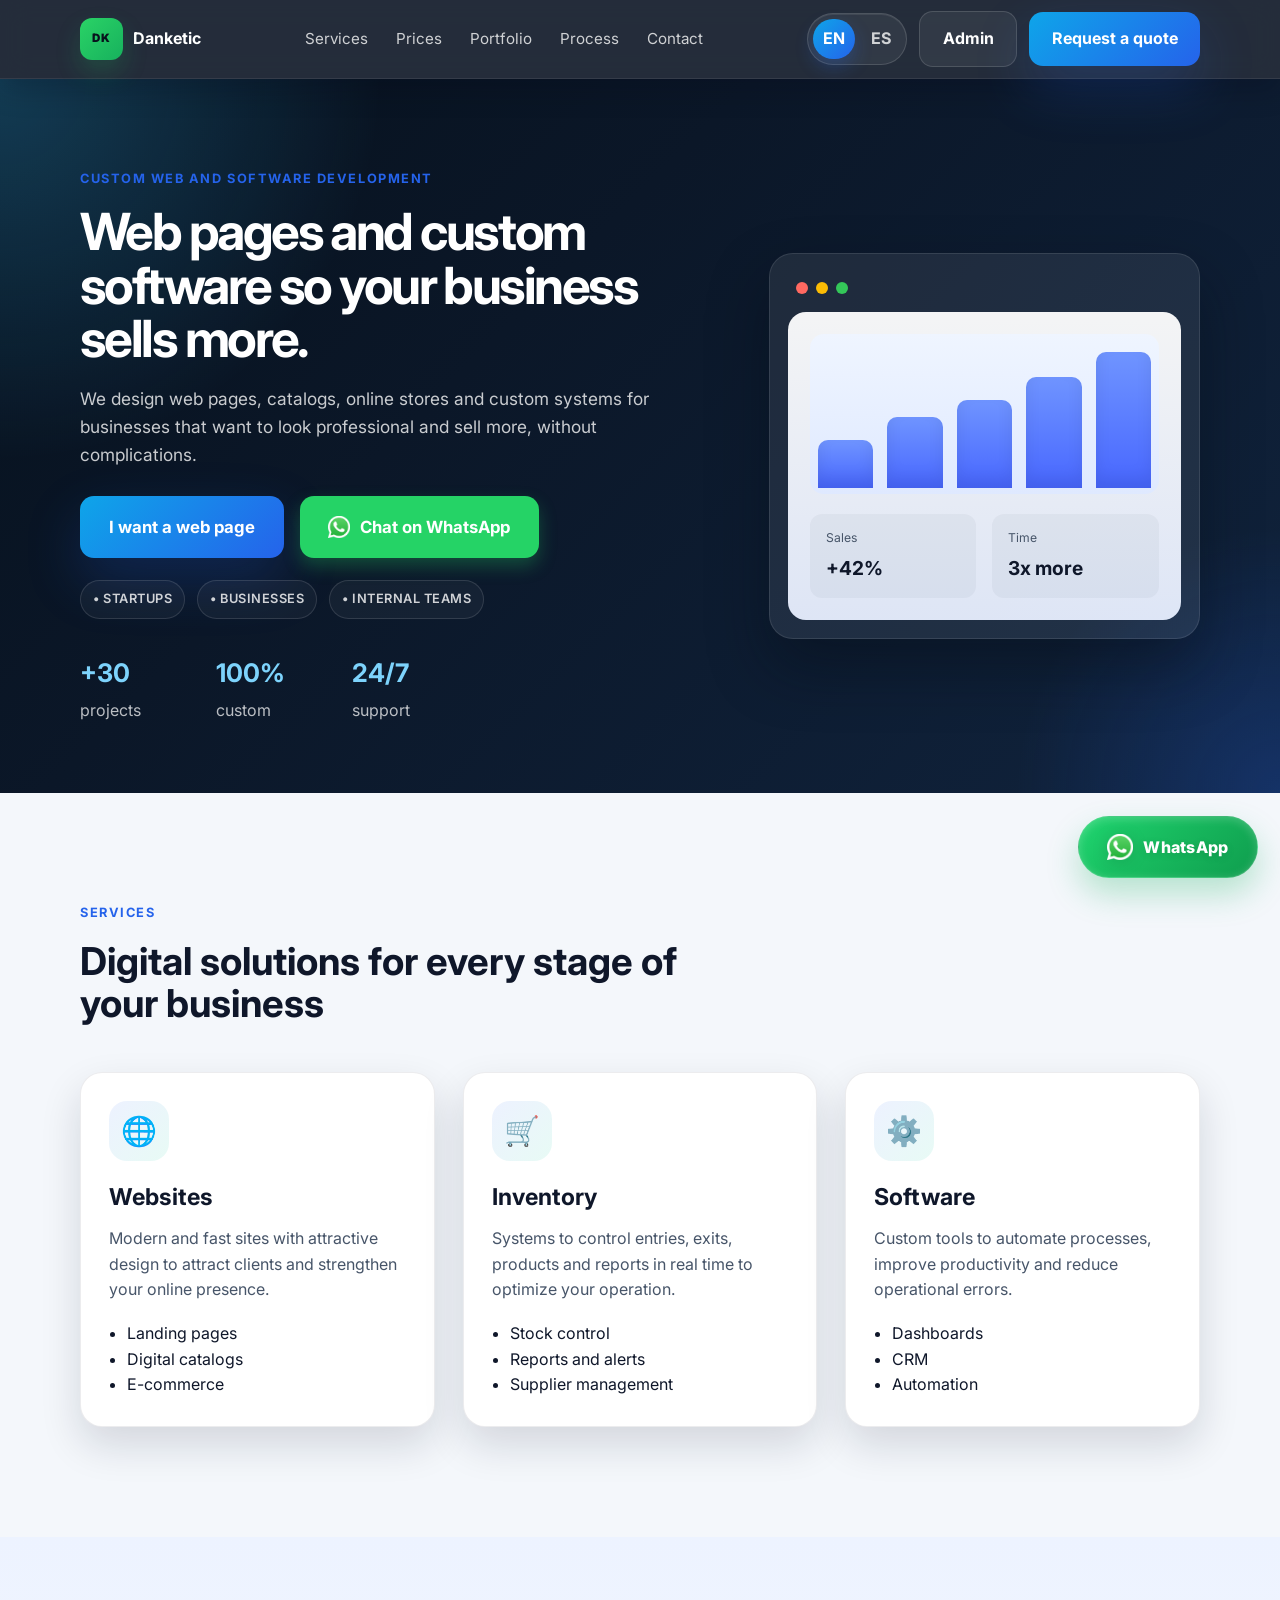
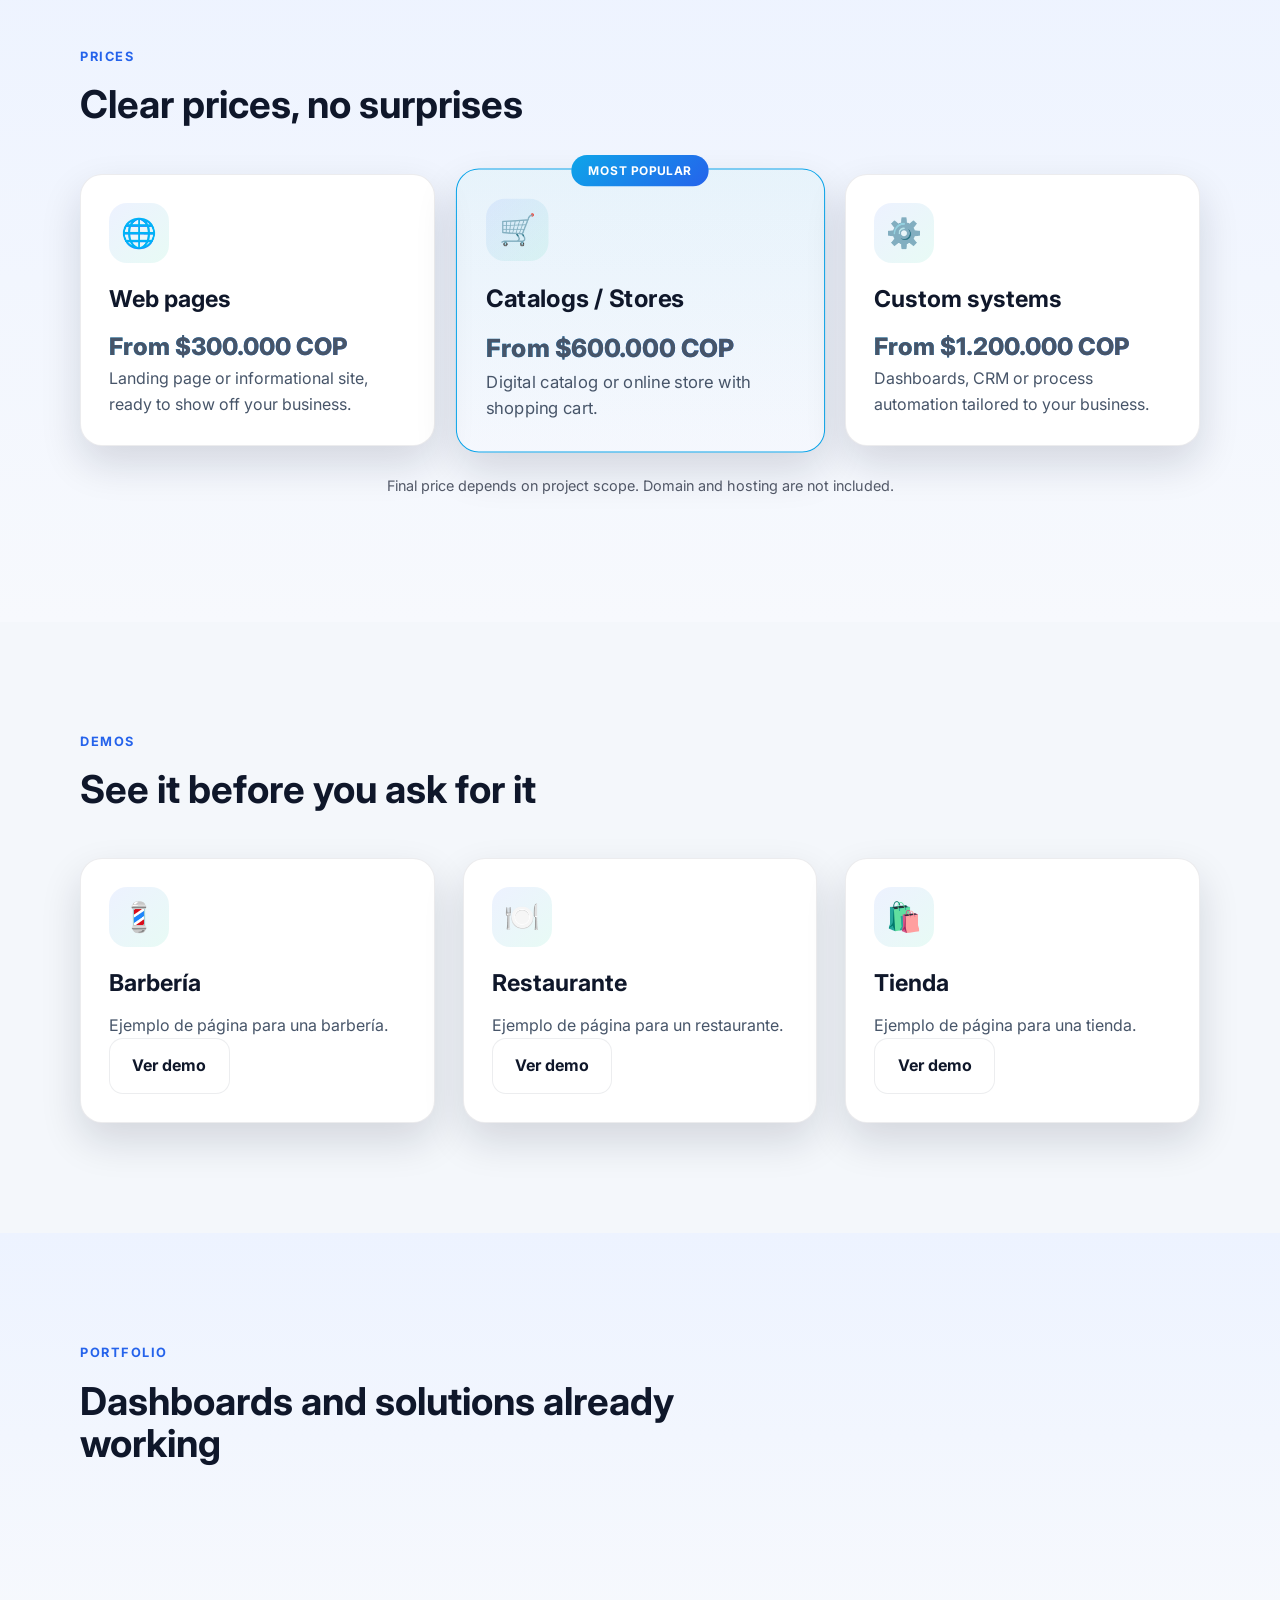
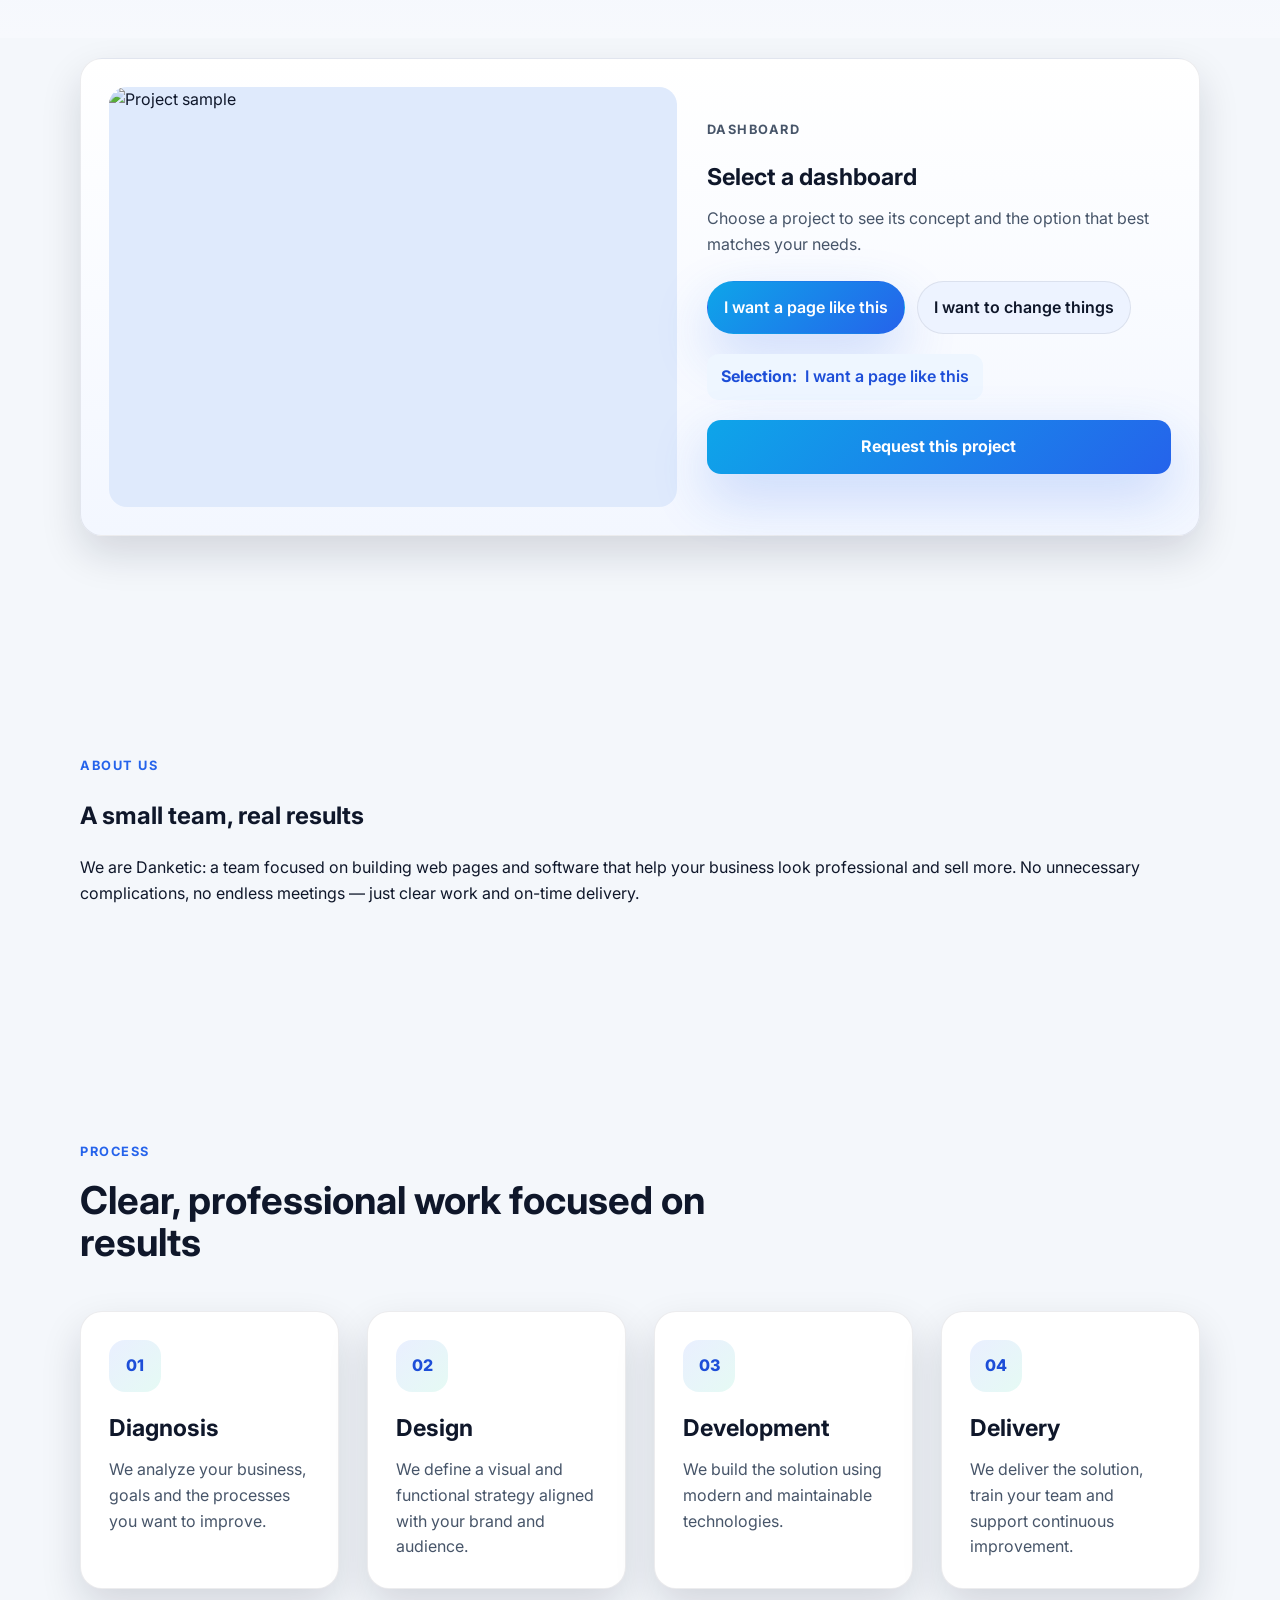
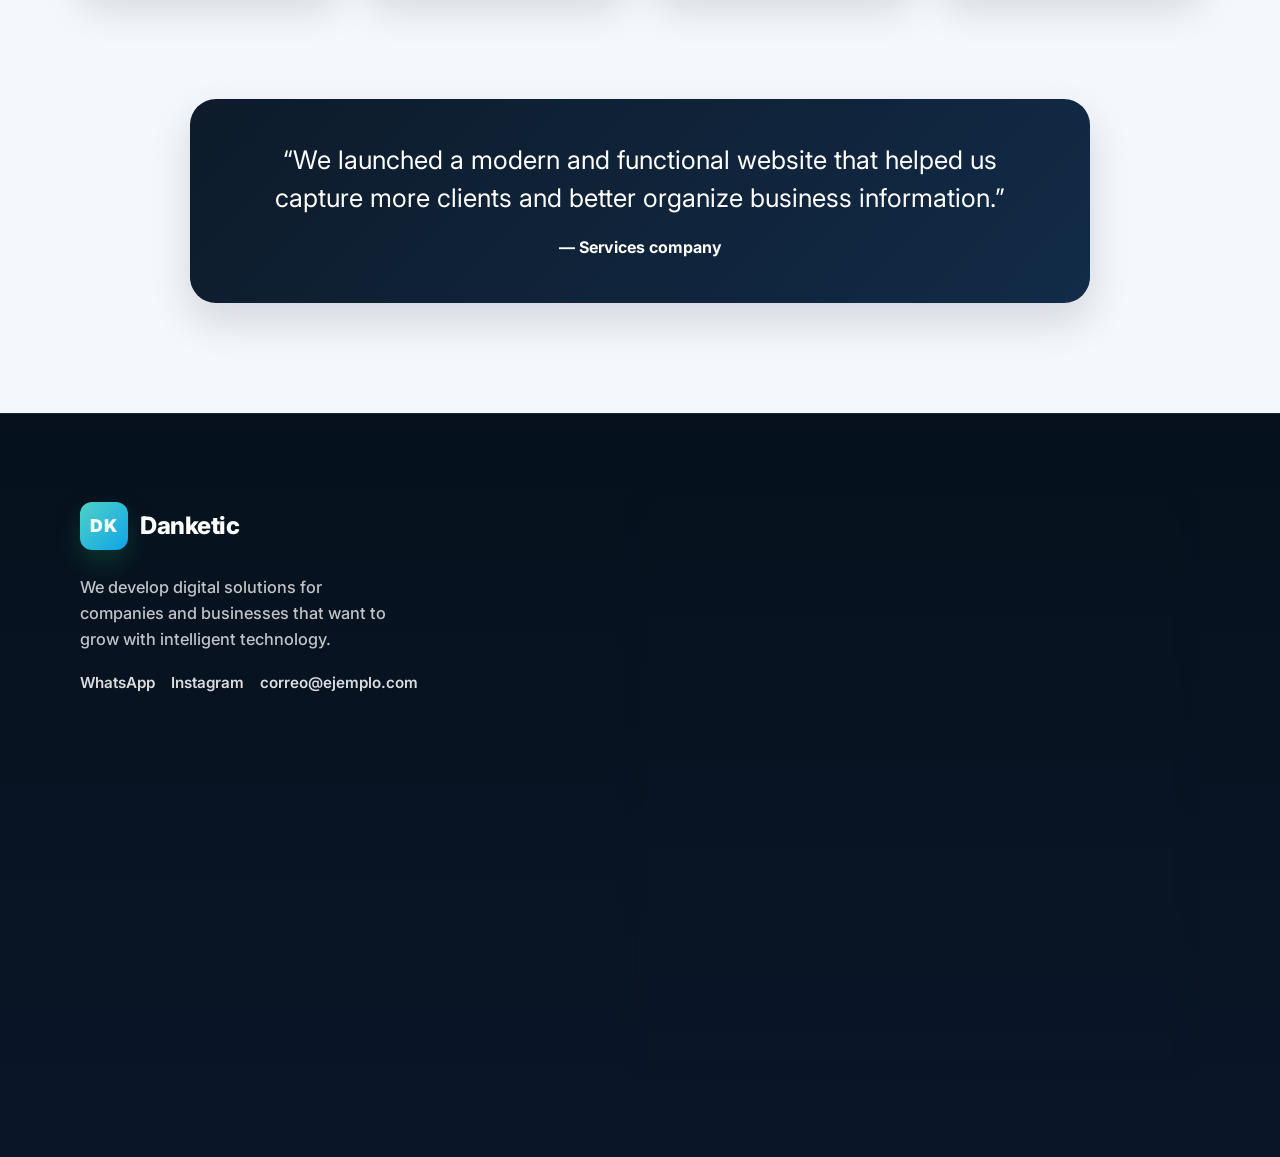
==== commit d8127f11: "mejora visual de el demo barberia" ====
--- a/index.html
+++ b/index.html
@@ -429,7 +429,7 @@
       aria-label="Chat on WhatsApp"
     >
       <img src="public/img/wtsp%20logo.png" alt="WhatsApp" />
-      <span class="whatsapp-label">WhatsApp</span>
+       <span class="whatsapp-label">WhatsApp</span>
     </a>
 
     <script src="script.js"></script>
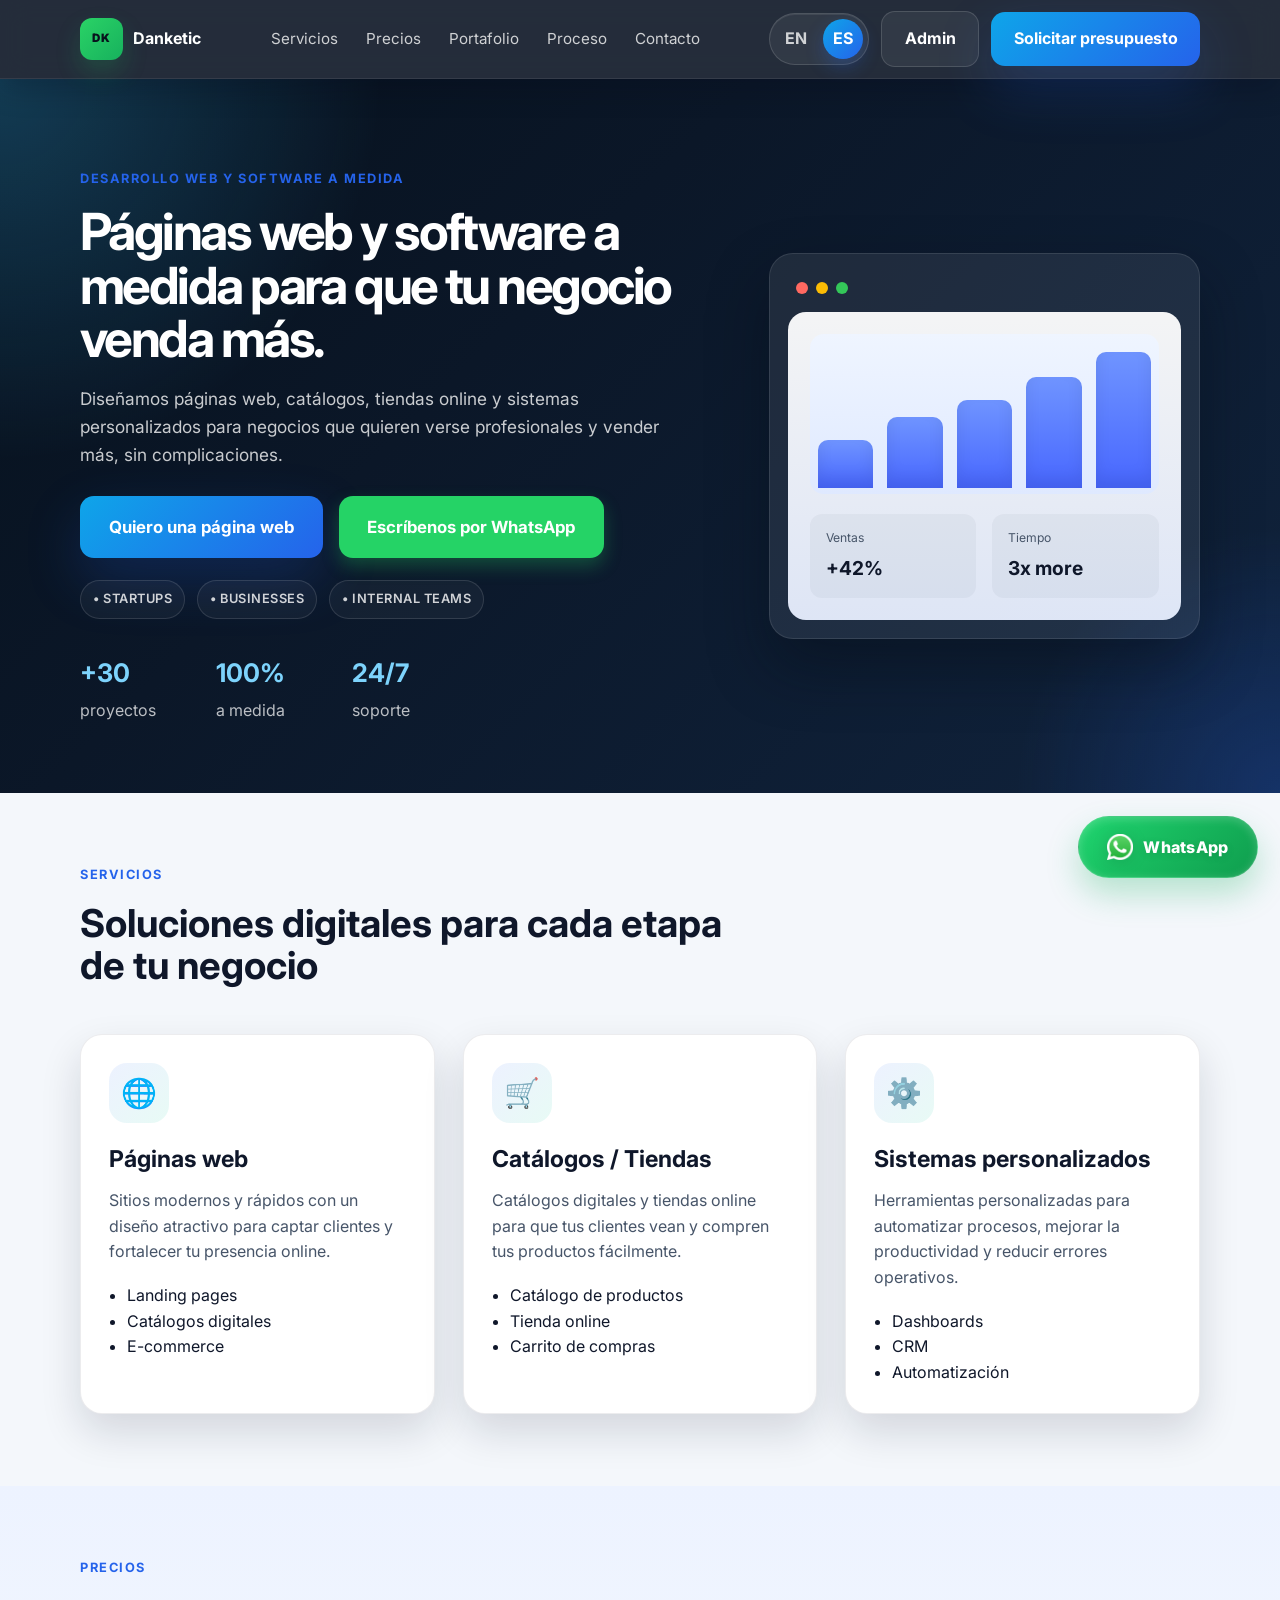
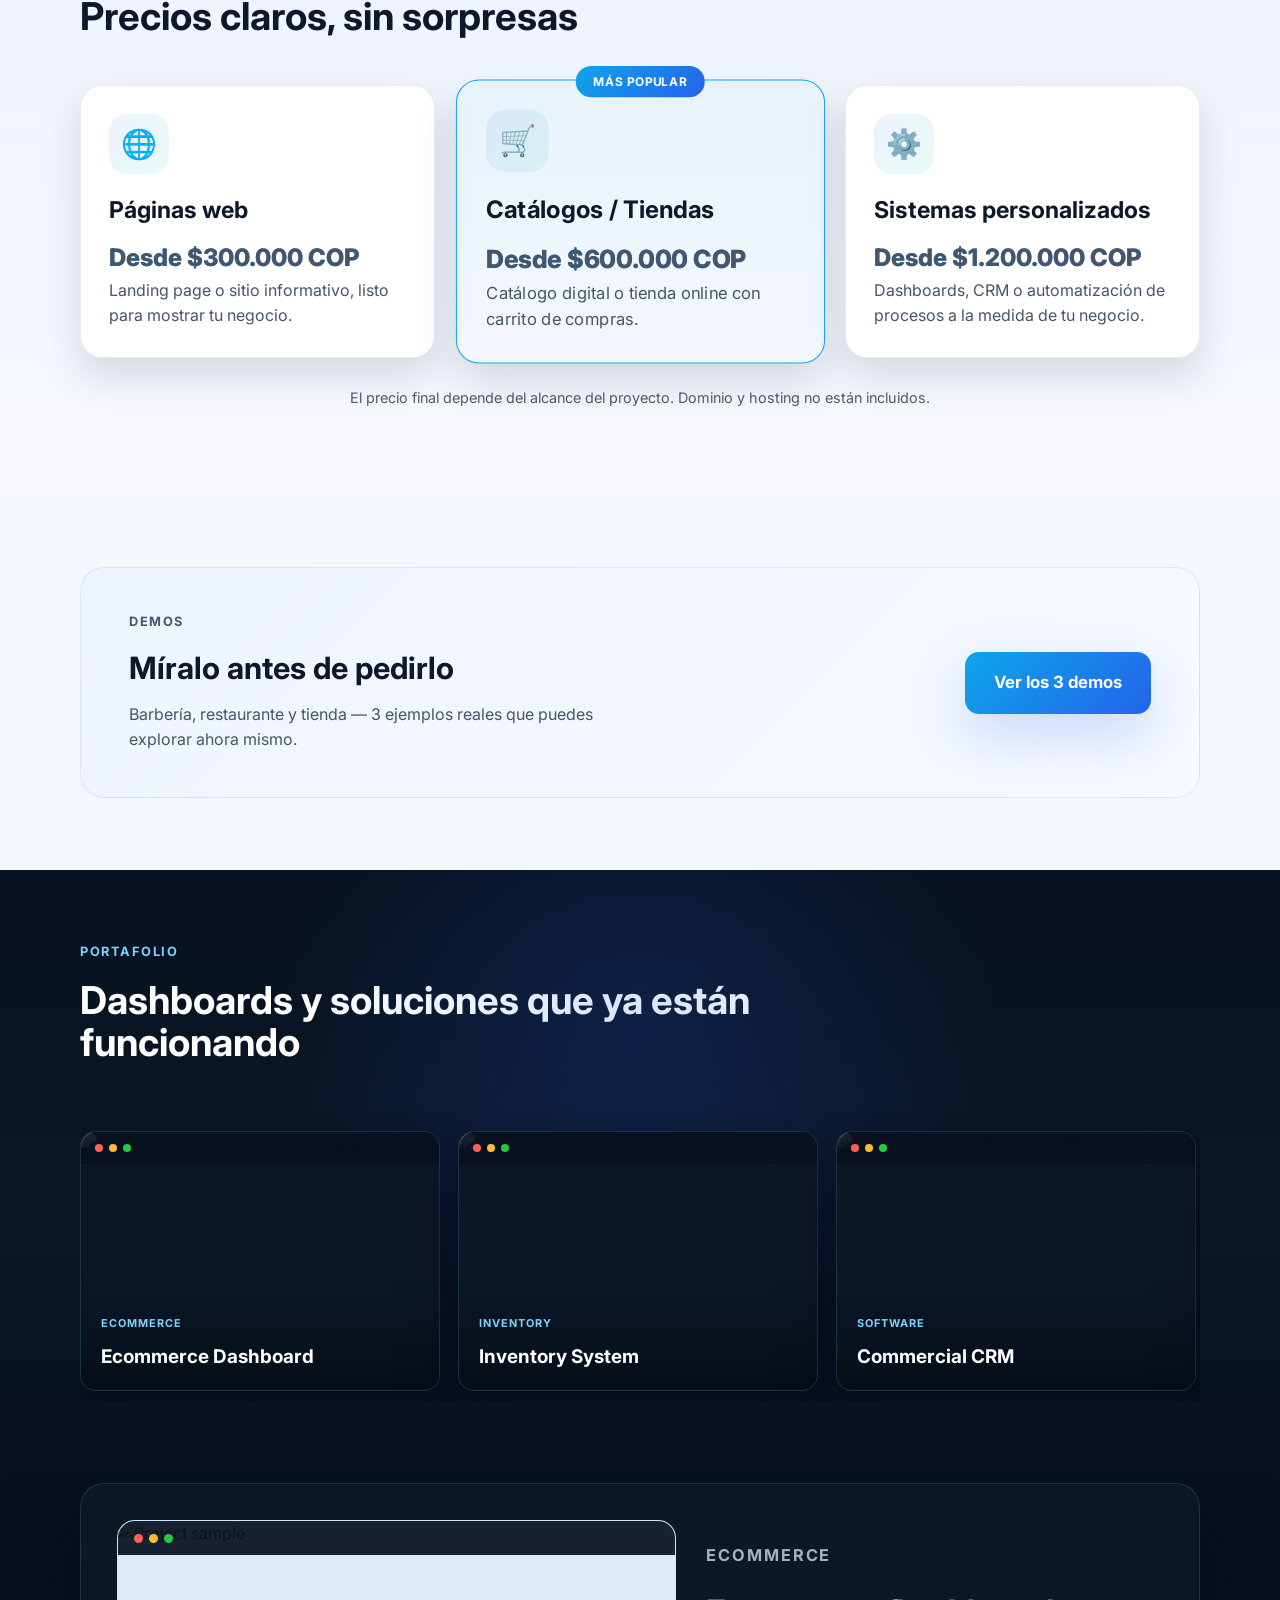
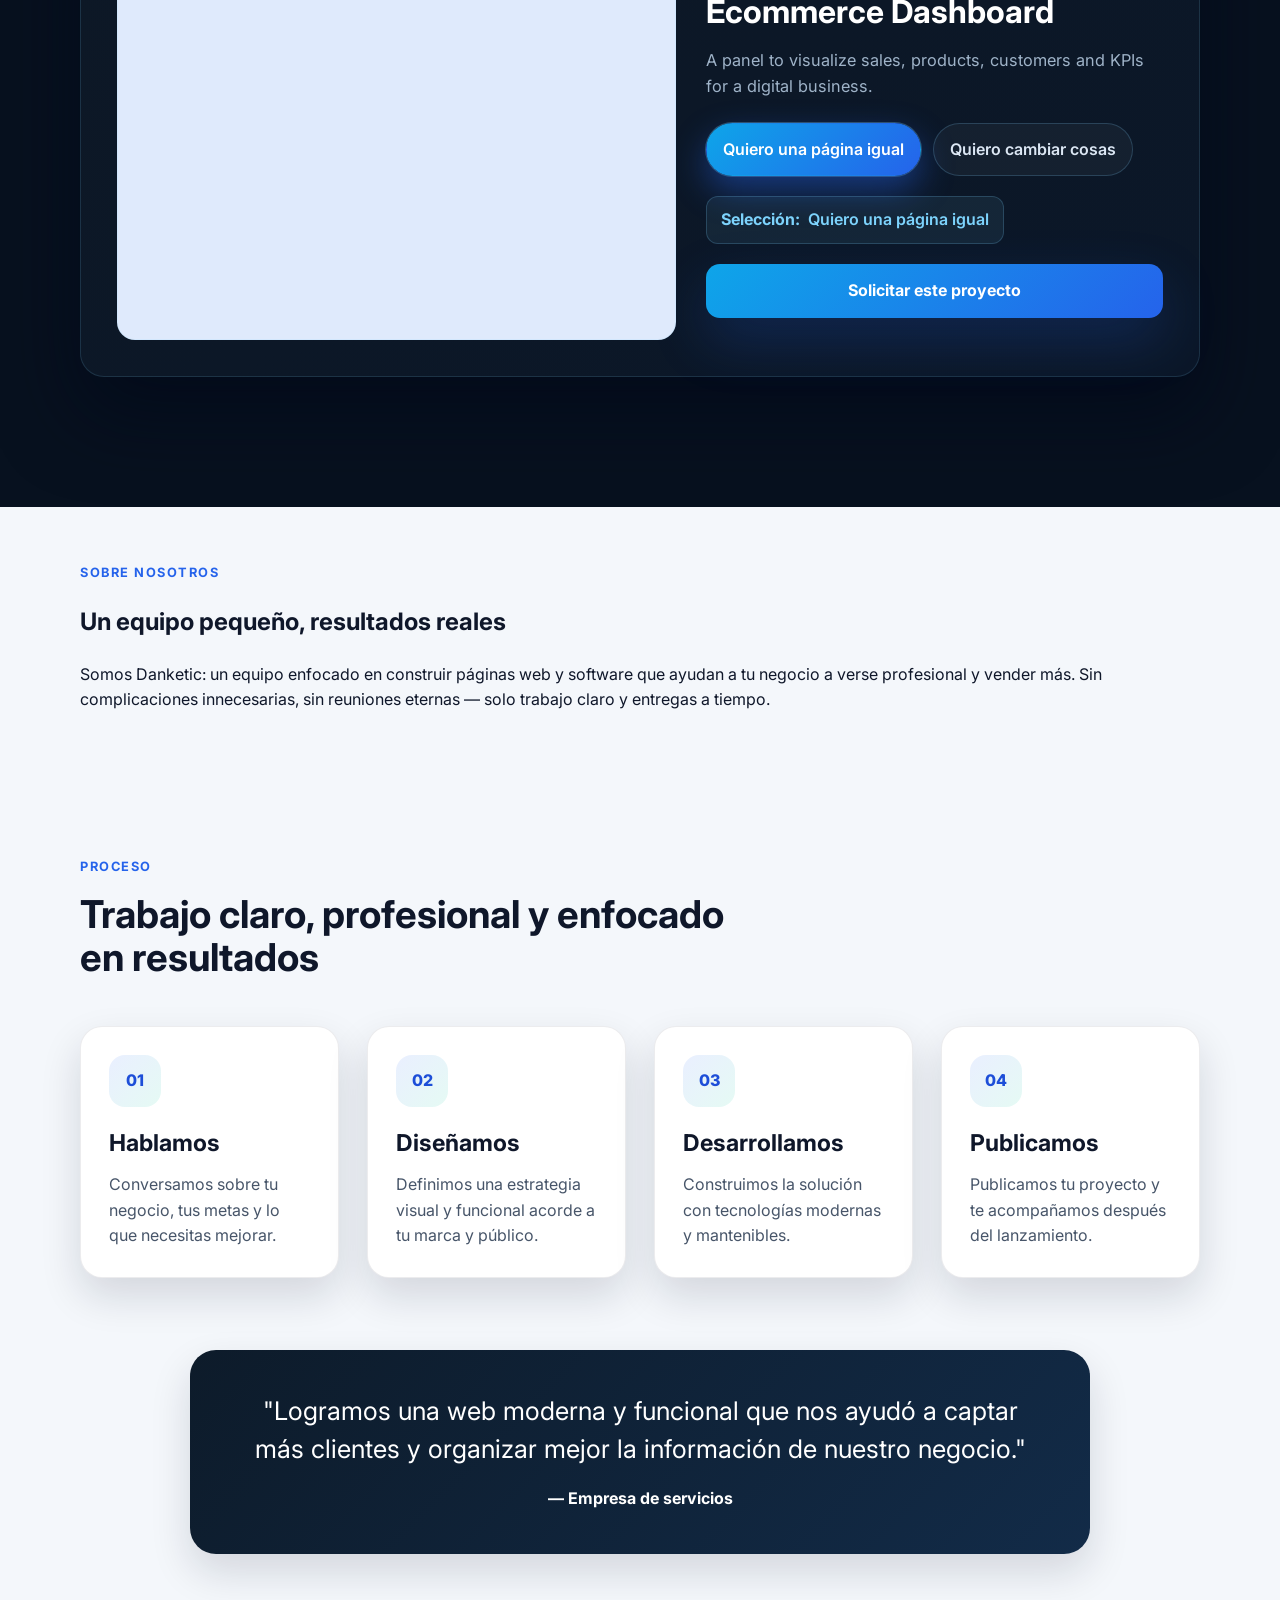
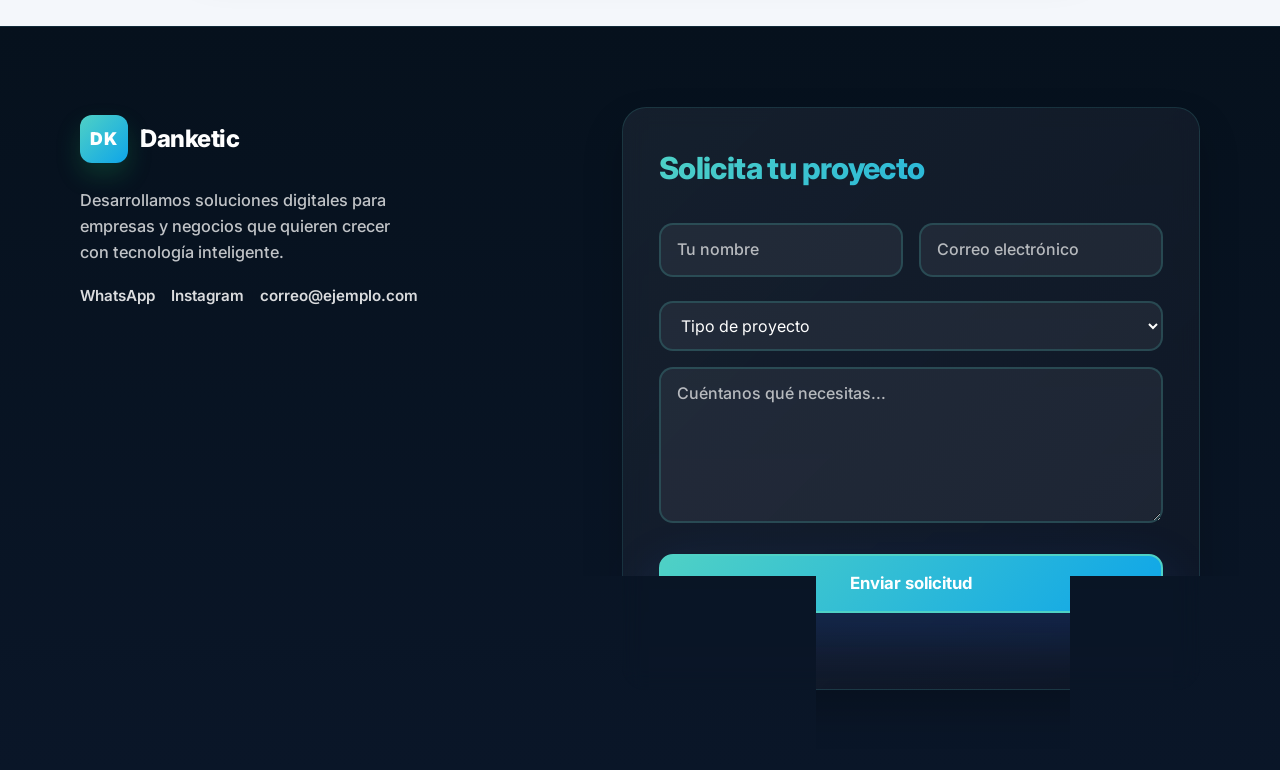
==== commit 0d84ed32: "se quitaron espacios inecesarios en el pagina principal y las demos ahora estan en un apartado difer" ====
--- a/index.html
+++ b/index.html
@@ -187,31 +187,15 @@
         </div>
       </section>
 
-      <section id="demos" class="section">
-        <div class="container">
-          <div class="section-heading">
-            <p class="eyebrow" data-i18n="demos.eyebrow">Demos</p>
-            <h2 data-i18n="demos.title">See it before you ask for it</h2>
-          </div>
-          <div class="services-grid">
-            <article class="service-card">
-              <div class="icon">💈</div>
-              <h3>Barbería</h3>
-              <p>Ejemplo de página para una barbería.</p>
-              <a class="btn btn-secondary" href="demos/demo-barberia.html" target="_blank" rel="noreferrer">Ver demo</a>
-            </article>
-            <article class="service-card">
-              <div class="icon">🍽️</div>
-              <h3>Restaurante</h3>
-              <p>Ejemplo de página para un restaurante.</p>
-              <a class="btn btn-secondary" href="demos/demo-restaurante.html" target="_blank" rel="noreferrer">Ver demo</a>
-            </article>
-            <article class="service-card">
-              <div class="icon">🛍️</div>
-              <h3>Tienda</h3>
-              <p>Ejemplo de página para una tienda.</p>
-              <a class="btn btn-secondary" href="demos/demo-tienda.html" target="_blank" rel="noreferrer">Ver demo</a>
-            </article>
+      <section id="demos" class="section demos-cta-section">
+        <div class="container">
+          <div class="demos-cta-box">
+            <div class="demos-cta-text">
+              <p class="eyebrow" data-i18n="demos.eyebrow">Demos</p>
+              <h2 data-i18n="demos.title">See it before you ask for it</h2>
+              <p data-i18n="demos.subtitle">Barbershop, restaurant and store — 3 real examples you can explore right now.</p>
+            </div>
+            <a class="btn btn-primary btn-lg demos-cta-btn" href="demos.html" data-i18n="demos.cta">See the 3 demos</a>
           </div>
         </div>
       </section>
@@ -233,6 +217,7 @@
         <div class="container">
           <div class="detail-card" id="projectDetailCard">
             <div class="detail-image-wrap">
+              <div class="detail-image-chrome"><i></i><i></i><i></i></div>
               <img src="" alt="Project sample" id="detailImage" />
             </div>
             <div class="detail-content">
--- a/styles.css
+++ b/styles.css
@@ -61,7 +61,7 @@
 }
 
 .section {
-  padding: 110px 0;
+  padding: 72px 0;
 }
 
 .alt-bg {
@@ -937,7 +937,7 @@
 
 @media (max-width: 600px) {
   .section {
-    padding: 80px 0;
+    padding: 52px 0;
   }
 
   .hero {
@@ -1062,3 +1062,182 @@
   opacity: 1;
   text-decoration: underline;
 }
+
+
+/* ============ PORTAFOLIO — VITRINA OSCURA (upgrade visual) ============ */
+#portafolio {
+  background: linear-gradient(180deg, #07111f 0%, #0b1728 55%, #07111f 100%);
+  position: relative;
+  overflow: hidden;
+}
+#portafolio::before {
+  content: '';
+  position: absolute;
+  top: -12%;
+  left: 50%;
+  transform: translateX(-50%);
+  width: 900px;
+  height: 480px;
+  background: radial-gradient(circle, rgba(37,99,235,0.18) 0%, transparent 70%);
+  pointer-events: none;
+}
+#portafolio .eyebrow { color: var(--accent); }
+#portafolio .section-heading h2 { color: #fff; }
+#portafolio .carousel-wrap { position: relative; z-index: 1; padding: 20px 0 10px; }
+
+#portafolio .dashboard-item {
+  border-radius: 16px;
+  background: #0d1826;
+  border: 1px solid rgba(125,211,252,0.14);
+  box-shadow: 0 25px 55px rgba(2,6,23,0.55);
+  transition: transform .45s cubic-bezier(.2,.8,.2,1), box-shadow .45s ease, border-color .45s ease;
+}
+#portafolio .dashboard-item:hover {
+  transform: translateY(-8px);
+  border-color: rgba(125,211,252,0.45);
+  box-shadow: 0 35px 70px rgba(2,6,23,0.65), 0 0 44px rgba(37,99,235,0.28);
+}
+.dashboard-item-chrome {
+  position: absolute;
+  top: 0; left: 0; right: 0;
+  height: 32px;
+  background: rgba(7,17,31,0.92);
+  display: flex;
+  align-items: center;
+  gap: 6px;
+  padding: 0 14px;
+  z-index: 2;
+}
+.dashboard-item-chrome i { width: 8px; height: 8px; border-radius: 50%; display: block; }
+.dashboard-item-chrome i:nth-child(1) { background:#ff5f57; }
+.dashboard-item-chrome i:nth-child(2) { background:#febc2e; }
+.dashboard-item-chrome i:nth-child(3) { background:#28c840; }
+
+#portafolio .dashboard-item-overlay {
+  background: linear-gradient(180deg, transparent 0%, rgba(7,17,31,0.55) 45%, rgba(5,12,22,0.96) 100%);
+  padding: 46px 20px 18px;
+}
+#portafolio .dashboard-item-overlay small {
+  display: block;
+  color: var(--accent);
+  font-size: 0.68rem;
+  font-weight: 700;
+  letter-spacing: 0.09em;
+  text-transform: uppercase;
+  margin-bottom: 5px;
+  opacity: 1;
+}
+#portafolio .dashboard-item-overlay strong { font-size: 1.18rem; font-weight: 700; color: #fff; }
+
+.project-detail-section { background: #07111f; padding-top: 10px; padding-bottom: 130px; }
+.project-detail-section .eyebrow { color: var(--accent); }
+.project-detail-section .detail-card {
+  background: linear-gradient(150deg, #0d1826 0%, #0b1728 100%);
+  border: 1px solid rgba(125,211,252,0.14);
+  box-shadow: 0 35px 80px rgba(2,6,23,0.6);
+  border-radius: 24px;
+  padding: 36px;
+}
+.project-detail-section .detail-image-wrap {
+  position: relative;
+  border: 1px solid rgba(125,211,252,0.14);
+}
+.detail-image-chrome {
+  position: absolute;
+  top: 0; left: 0; right: 0;
+  height: 34px;
+  background: rgba(7,17,31,0.92);
+  display: flex;
+  align-items: center;
+  gap: 6px;
+  padding: 0 16px;
+  z-index: 2;
+}
+.detail-image-chrome i { width: 9px; height: 9px; border-radius: 50%; display: block; }
+.detail-image-chrome i:nth-child(1) { background:#ff5f57; }
+.detail-image-chrome i:nth-child(2) { background:#febc2e; }
+.detail-image-chrome i:nth-child(3) { background:#28c840; }
+
+.project-detail-section .detail-content h3 { color:#fff; font-size:2rem; }
+.project-detail-section .detail-content p { color:#9fb3c8; font-size:1.02rem; }
+.project-detail-section .choice-btn { background: rgba(255,255,255,0.04); border: 1px solid rgba(125,211,252,0.2); color: #dbe6f3; }
+.project-detail-section .choice-btn:hover { border-color: rgba(125,211,252,0.45); background: rgba(125,211,252,0.06); }
+.project-detail-section .choice-btn.active {
+  background: linear-gradient(135deg, var(--secondary), var(--primary));
+  color: #fff;
+  border-color: transparent;
+  box-shadow: 0 14px 34px rgba(37,99,235,0.45), 0 0 0 1px rgba(125,211,252,0.3);
+}
+.project-detail-section .selection-box { background: rgba(125,211,252,0.08); border: 1px solid rgba(125,211,252,0.2); color: var(--accent); }
+
+@media (max-width: 600px) {
+  #portafolio .dashboard-item-overlay { padding: 40px 16px 14px; }
+  .project-detail-section .detail-card { padding: 22px; }
+}
+
+
+/* ============ AJUSTES DE LARGO DE PAGINA + DEMOS HUB ============ */
+#nosotros { padding: 56px 0; }
+
+.demos-cta-section .demos-cta-box {
+  display: flex;
+  align-items: center;
+  justify-content: space-between;
+  gap: 40px;
+  flex-wrap: wrap;
+  background: linear-gradient(135deg, #eef4ff, #f7faff);
+  border: 1px solid rgba(37,99,235,0.12);
+  border-radius: 24px;
+  padding: 44px 48px;
+}
+.demos-cta-text .eyebrow { margin-bottom: 10px; }
+.demos-cta-text h2 { margin: 0 0 10px; font-size: clamp(1.6rem, 2.4vw, 2.1rem); }
+.demos-cta-text p { margin: 0; color: var(--muted); max-width: 480px; }
+.demos-cta-btn { flex-shrink: 0; white-space: nowrap; }
+
+.demos-hub-hero { background: linear-gradient(180deg, #07111f 0%, #0b1728 100%); padding: 64px 0 40px; text-align: center; }
+.demos-hub-hero .eyebrow { color: var(--accent); }
+.demos-hub-hero h1 { color: #fff; font-size: clamp(1.8rem, 3vw, 2.6rem); margin: 0 0 14px; }
+.demos-hub-hero p { color: #9fb3c8; max-width: 560px; margin: 0 auto; }
+
+.demos-hub-grid-section { background: #07111f; padding: 20px 0 90px; }
+.demos-hub-grid { display: grid; grid-template-columns: repeat(3, 1fr); gap: 26px; }
+.demos-hub-card {
+  background: #0d1826;
+  border: 1px solid rgba(125,211,252,0.14);
+  border-radius: 18px;
+  overflow: hidden;
+  box-shadow: 0 25px 55px rgba(2,6,23,0.5);
+  transition: transform .4s ease, box-shadow .4s ease, border-color .4s ease;
+  display: flex;
+  flex-direction: column;
+}
+.demos-hub-card:hover {
+  transform: translateY(-6px);
+  border-color: rgba(125,211,252,0.4);
+  box-shadow: 0 32px 65px rgba(2,6,23,0.6), 0 0 40px rgba(37,99,235,0.22);
+}
+.demos-hub-card-media { position: relative; aspect-ratio: 4/3; }
+.demos-hub-card-media img { width:100%; height:100%; object-fit:cover; display:block; }
+.demos-hub-chrome { position:absolute; top:0; left:0; right:0; height:30px; background:rgba(7,17,31,0.92); display:flex; align-items:center; gap:6px; padding:0 12px; z-index:2; }
+.demos-hub-chrome i { width:8px; height:8px; border-radius:50%; display:block; }
+.demos-hub-chrome i:nth-child(1){background:#ff5f57;}
+.demos-hub-chrome i:nth-child(2){background:#febc2e;}
+.demos-hub-chrome i:nth-child(3){background:#28c840;}
+.demos-hub-card-body { padding: 26px 24px 28px; flex:1; display:flex; flex-direction:column; }
+.demos-hub-card-body .eyebrow { color: var(--accent); margin-bottom:6px; }
+.demos-hub-card-body h3 { color:#fff; font-size:1.35rem; margin:0 0 10px; }
+.demos-hub-card-body p { color:#9fb3c8; font-size:0.92rem; margin:0 0 20px; flex:1; }
+.demos-hub-card-body .btn { align-self:flex-start; }
+
+.demos-hub-footer { background:#050c16; padding:26px 0; text-align:center; }
+.demos-hub-footer p { color:#7d8ba0; font-size:0.85rem; margin:0; }
+.demos-hub-footer a { color:var(--accent); text-decoration:none; }
+
+@media (max-width: 900px) {
+  .demos-hub-grid { grid-template-columns: 1fr; }
+}
+@media (max-width: 700px) {
+  .demos-cta-section .demos-cta-box { padding: 32px 26px; }
+  .demos-cta-btn { width: 100%; text-align: center; }
+}
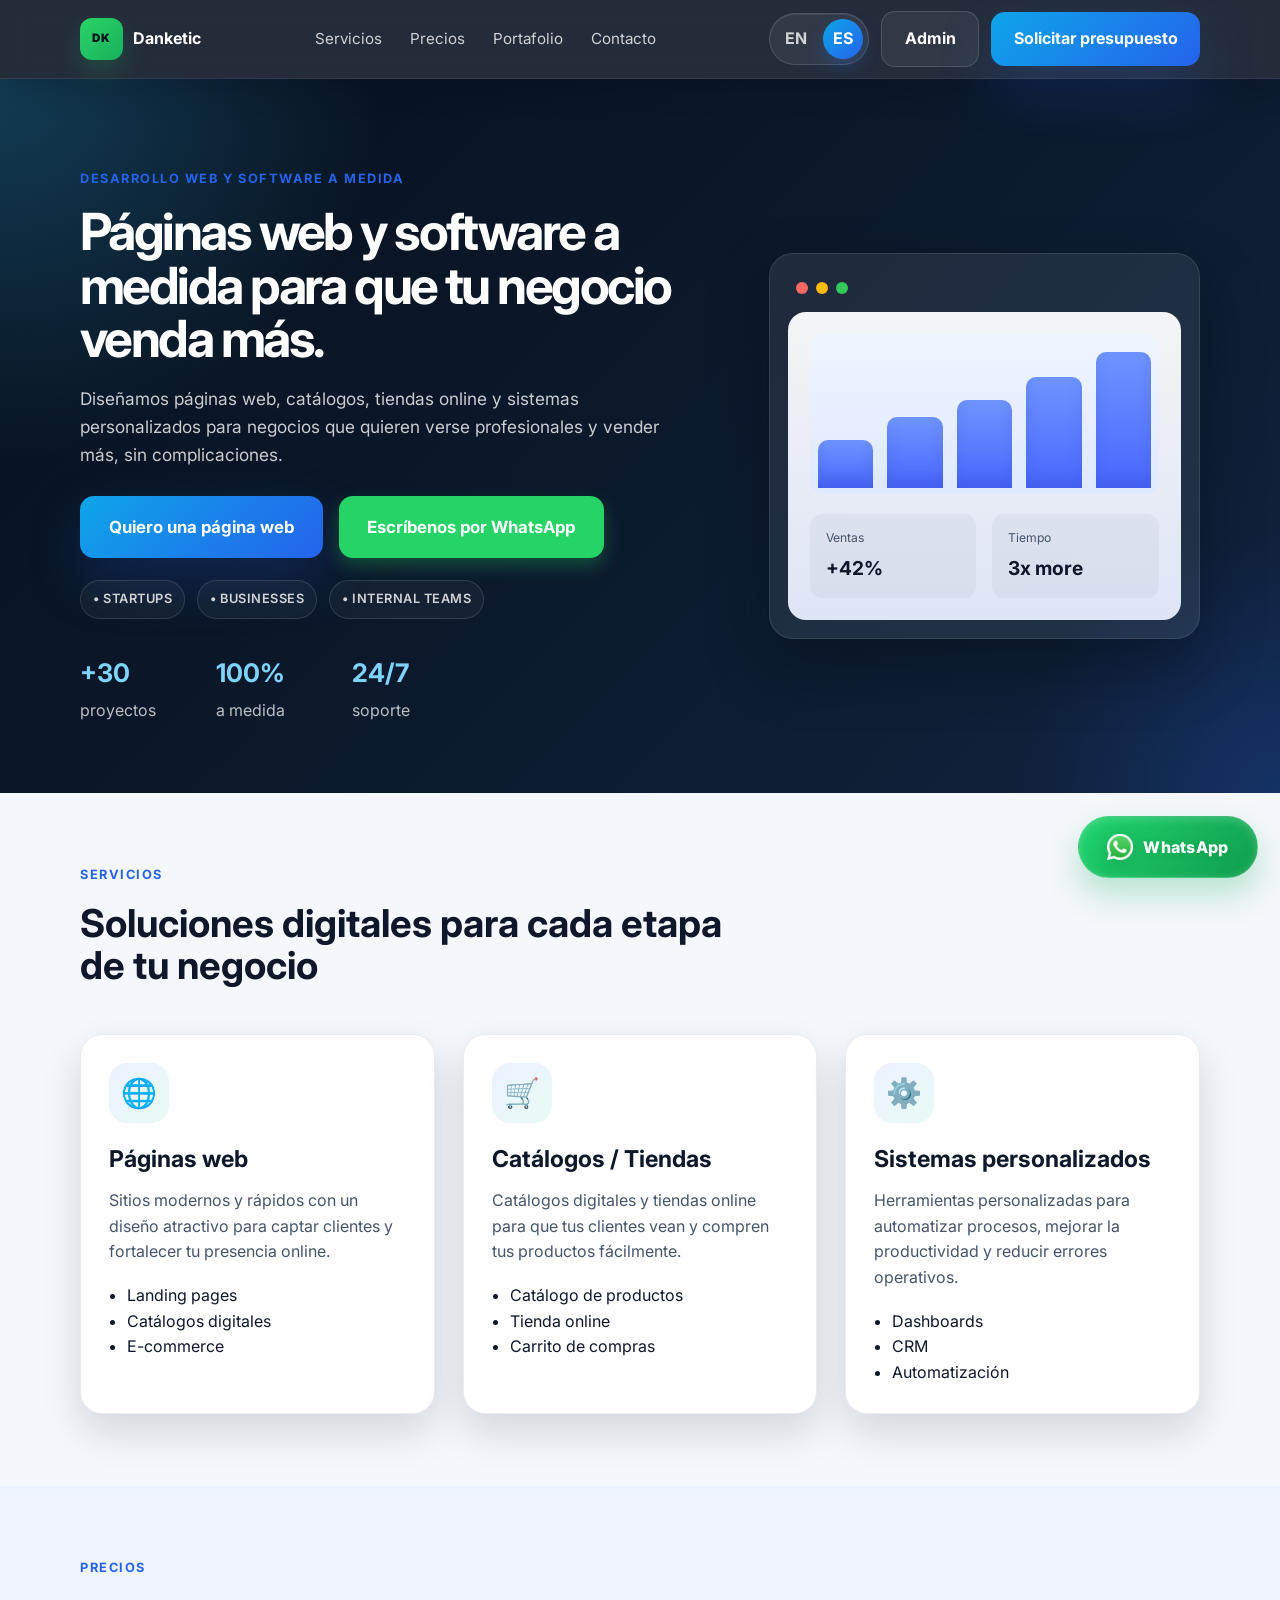
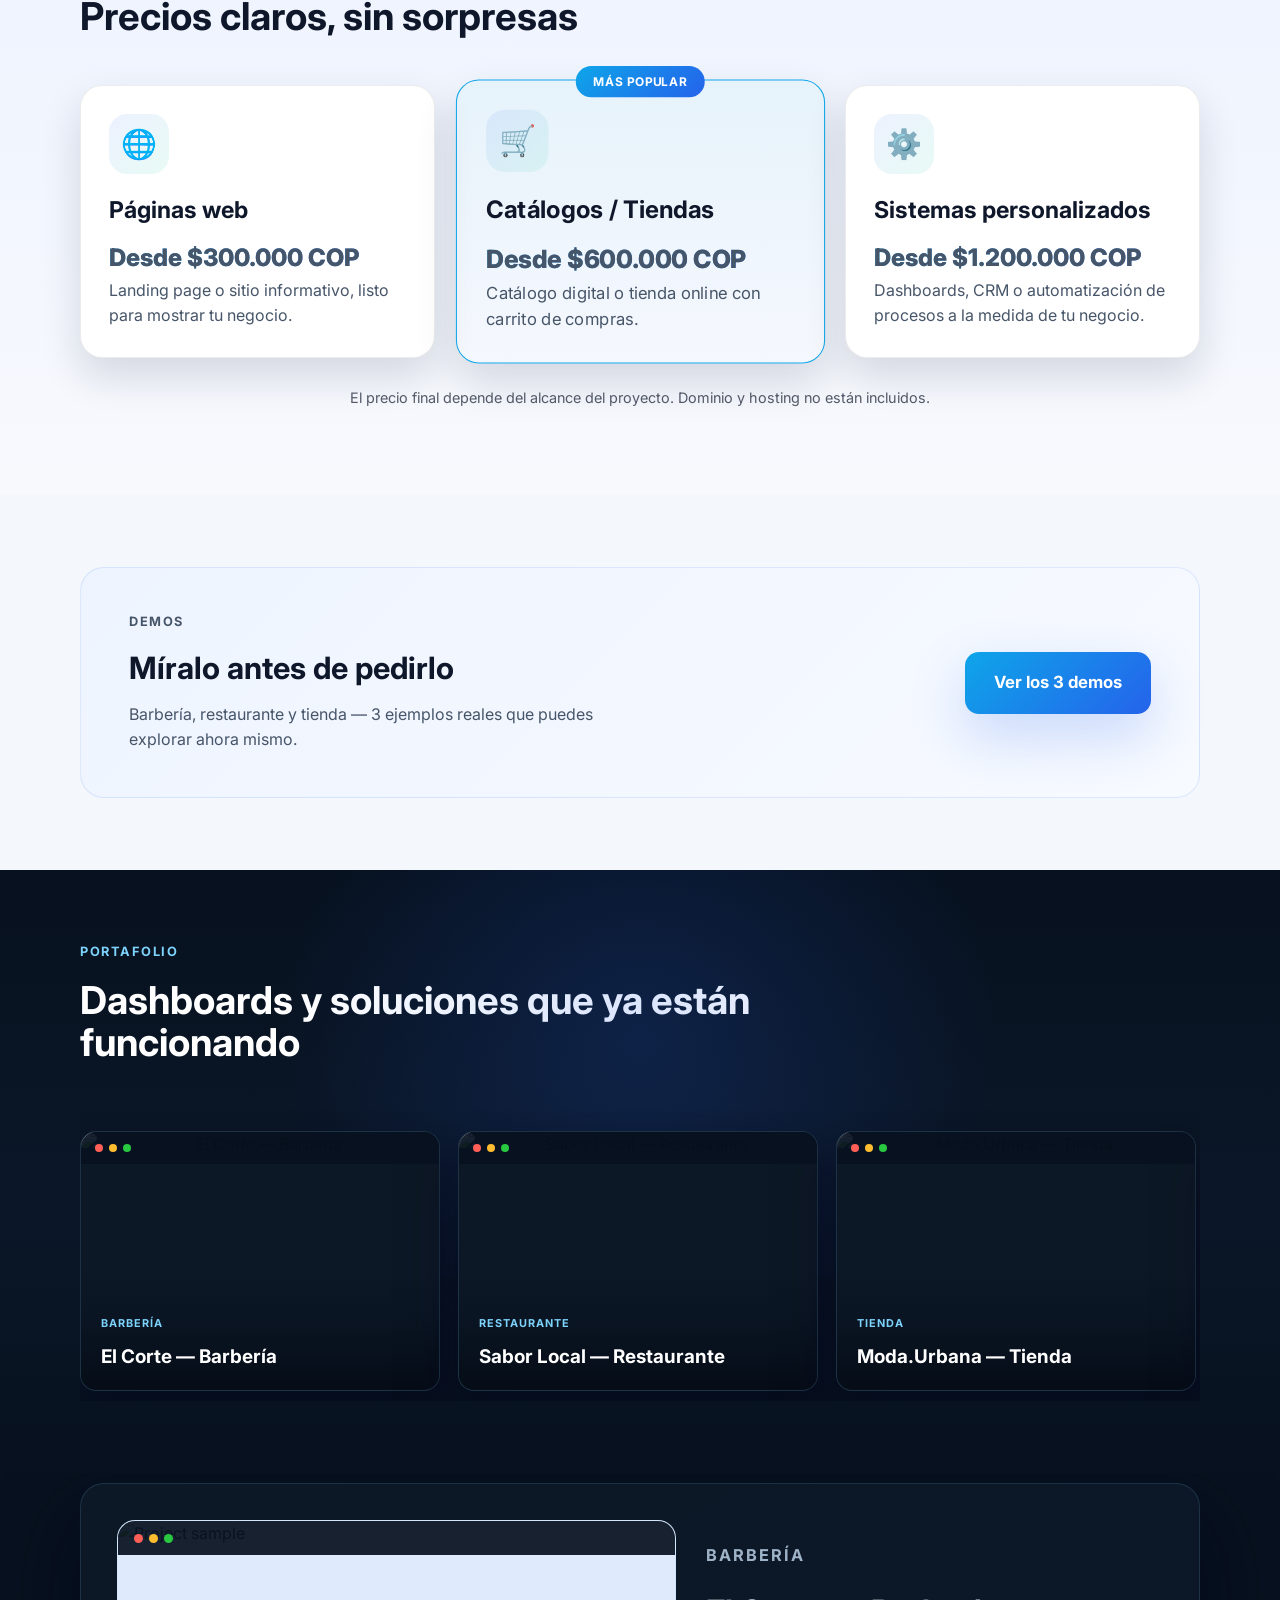
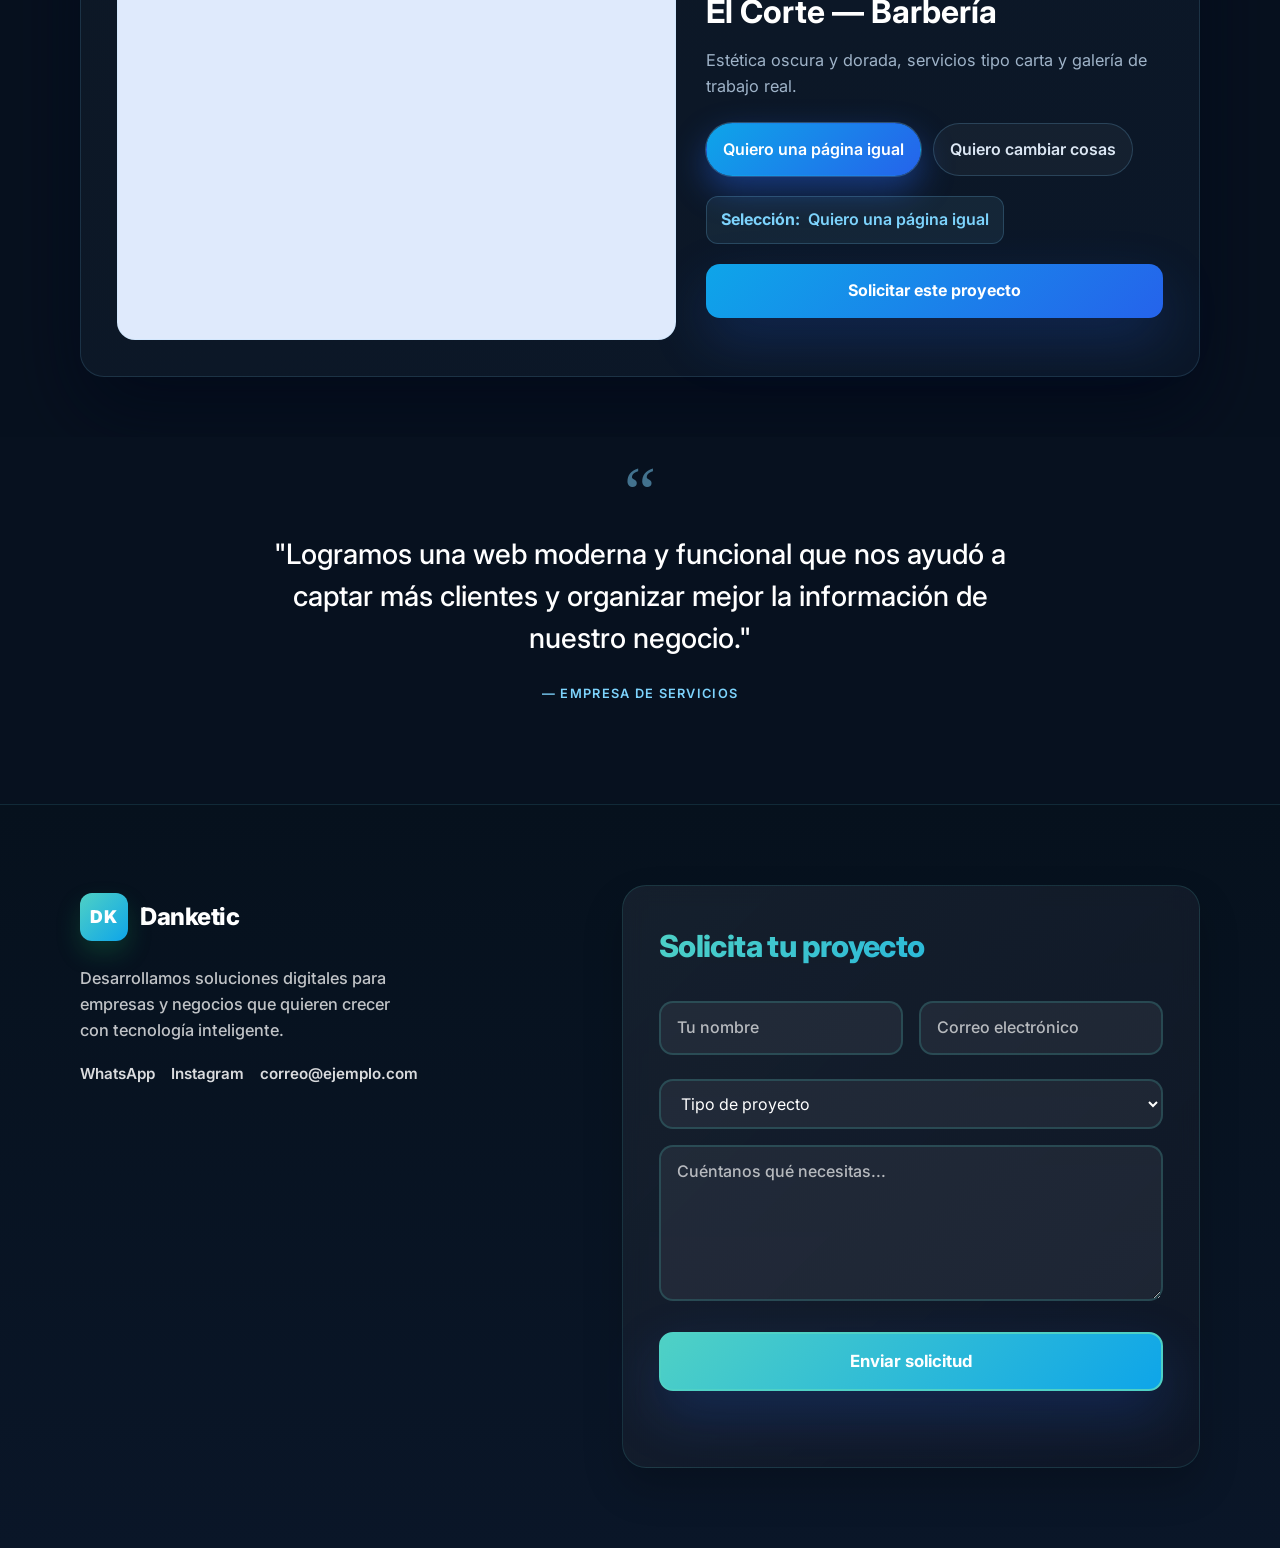
==== commit c953c467: "Se borro espacios inecesarios, se agrego a el carrusel los demos reales y se amplio el color de la p" ====
--- a/index.html
+++ b/index.html
@@ -28,7 +28,6 @@
           <a href="#servicios" data-i18n="nav.services">Services</a>
           <a href="#precios" data-i18n="nav.prices">Prices</a>
           <a href="#portafolio" data-i18n="nav.portfolio">Portfolio</a>
-          <a href="#proceso" data-i18n="nav.process">Process</a>
           <a href="#contacto" data-i18n="nav.contact">Contact</a>
         </nav>
 
@@ -249,46 +248,6 @@
         </div>
       </section>
 
-      <section id="nosotros" class="section">
-        <div class="container about-container">
-          <p class="eyebrow" data-i18n="about.eyebrow">About us</p>
-          <h2 data-i18n="about.title">A small team, real results</h2>
-          <p data-i18n="about.text">We are Danketic: a team focused on building web pages and software that help your business look professional and sell more. No unnecessary complications, no endless meetings — just clear work and on-time delivery.</p>
-        </div>
-      </section>
-
-      <section id="proceso" class="section">
-        <div class="container">
-          <div class="section-heading">
-            <p class="eyebrow" data-i18n="process.eyebrow">Process</p>
-            <h2 data-i18n="process.title">Clear, professional work focused on results</h2>
-          </div>
-
-          <div class="steps-grid">
-            <div class="step">
-              <span>01</span>
-              <h3 data-i18n="process.step1.title">Diagnosis</h3>
-              <p data-i18n="process.step1.text">We analyze your business, goals and the processes you want to improve.</p>
-            </div>
-            <div class="step">
-              <span>02</span>
-              <h3 data-i18n="process.step2.title">Design</h3>
-              <p data-i18n="process.step2.text">We define a visual and functional strategy aligned with your brand and audience.</p>
-            </div>
-            <div class="step">
-              <span>03</span>
-              <h3 data-i18n="process.step3.title">Development</h3>
-              <p data-i18n="process.step3.text">We build the solution using modern and maintainable technologies.</p>
-            </div>
-            <div class="step">
-              <span>04</span>
-              <h3 data-i18n="process.step4.title">Delivery</h3>
-              <p data-i18n="process.step4.text">We deliver the solution, train your team and support continuous improvement.</p>
-            </div>
-          </div>
-        </div>
-      </section>
-
       <section class="section testimonial-section">
         <div class="container">
           <div class="testimonial-box">
--- a/styles.css
+++ b/styles.css
@@ -1129,7 +1129,7 @@
 }
 #portafolio .dashboard-item-overlay strong { font-size: 1.18rem; font-weight: 700; color: #fff; }
 
-.project-detail-section { background: #07111f; padding-top: 10px; padding-bottom: 130px; }
+.project-detail-section { background: #07111f; padding-top: 10px; padding-bottom: 60px; }
 .project-detail-section .eyebrow { color: var(--accent); }
 .project-detail-section .detail-card {
   background: linear-gradient(150deg, #0d1826 0%, #0b1728 100%);
@@ -1241,3 +1241,41 @@
   .demos-cta-section .demos-cta-box { padding: 32px 26px; }
   .demos-cta-btn { width: 100%; text-align: center; }
 }
+
+
+/* ============ TESTIMONIO — cierre oscuro continuo hacia el footer ============ */
+.testimonial-section {
+  background: #07111f;
+  padding: 20px 0 100px;
+}
+.testimonial-section .testimonial-box {
+  background: transparent;
+  box-shadow: none;
+  border-radius: 0;
+  padding: 0;
+  max-width: 760px;
+}
+.testimonial-section .testimonial-box::before {
+  content: '“';
+  display: block;
+  font-family: Georgia, serif;
+  font-size: 4.5rem;
+  line-height: 1;
+  color: var(--accent);
+  opacity: 0.5;
+  margin-bottom: 4px;
+}
+.testimonial-section .testimonial-box p {
+  color: #fff;
+  font-weight: 500;
+  font-size: clamp(1.3rem, 2.2vw, 1.9rem);
+}
+.testimonial-section .testimonial-box strong {
+  display: block;
+  margin-top: 24px;
+  color: var(--accent);
+  font-size: 0.8rem;
+  letter-spacing: 0.1em;
+  text-transform: uppercase;
+  font-weight: 600;
+}
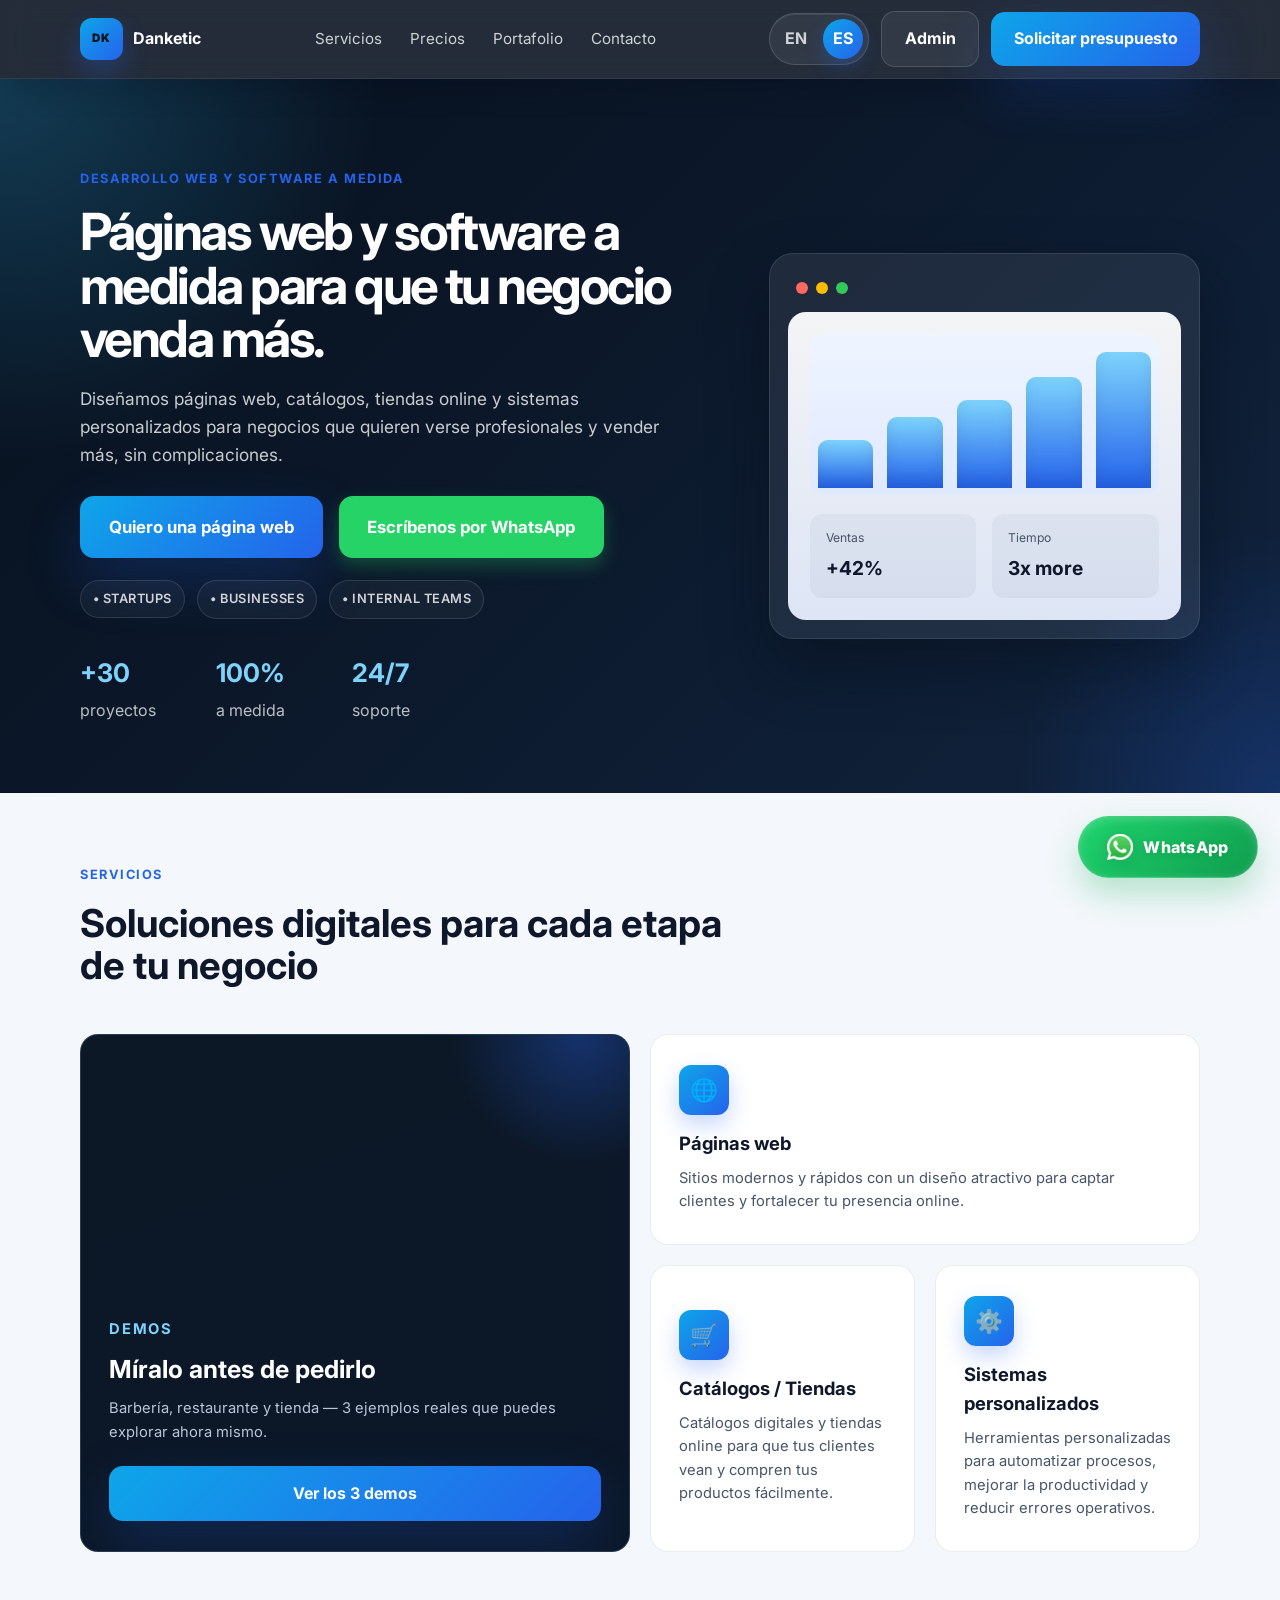
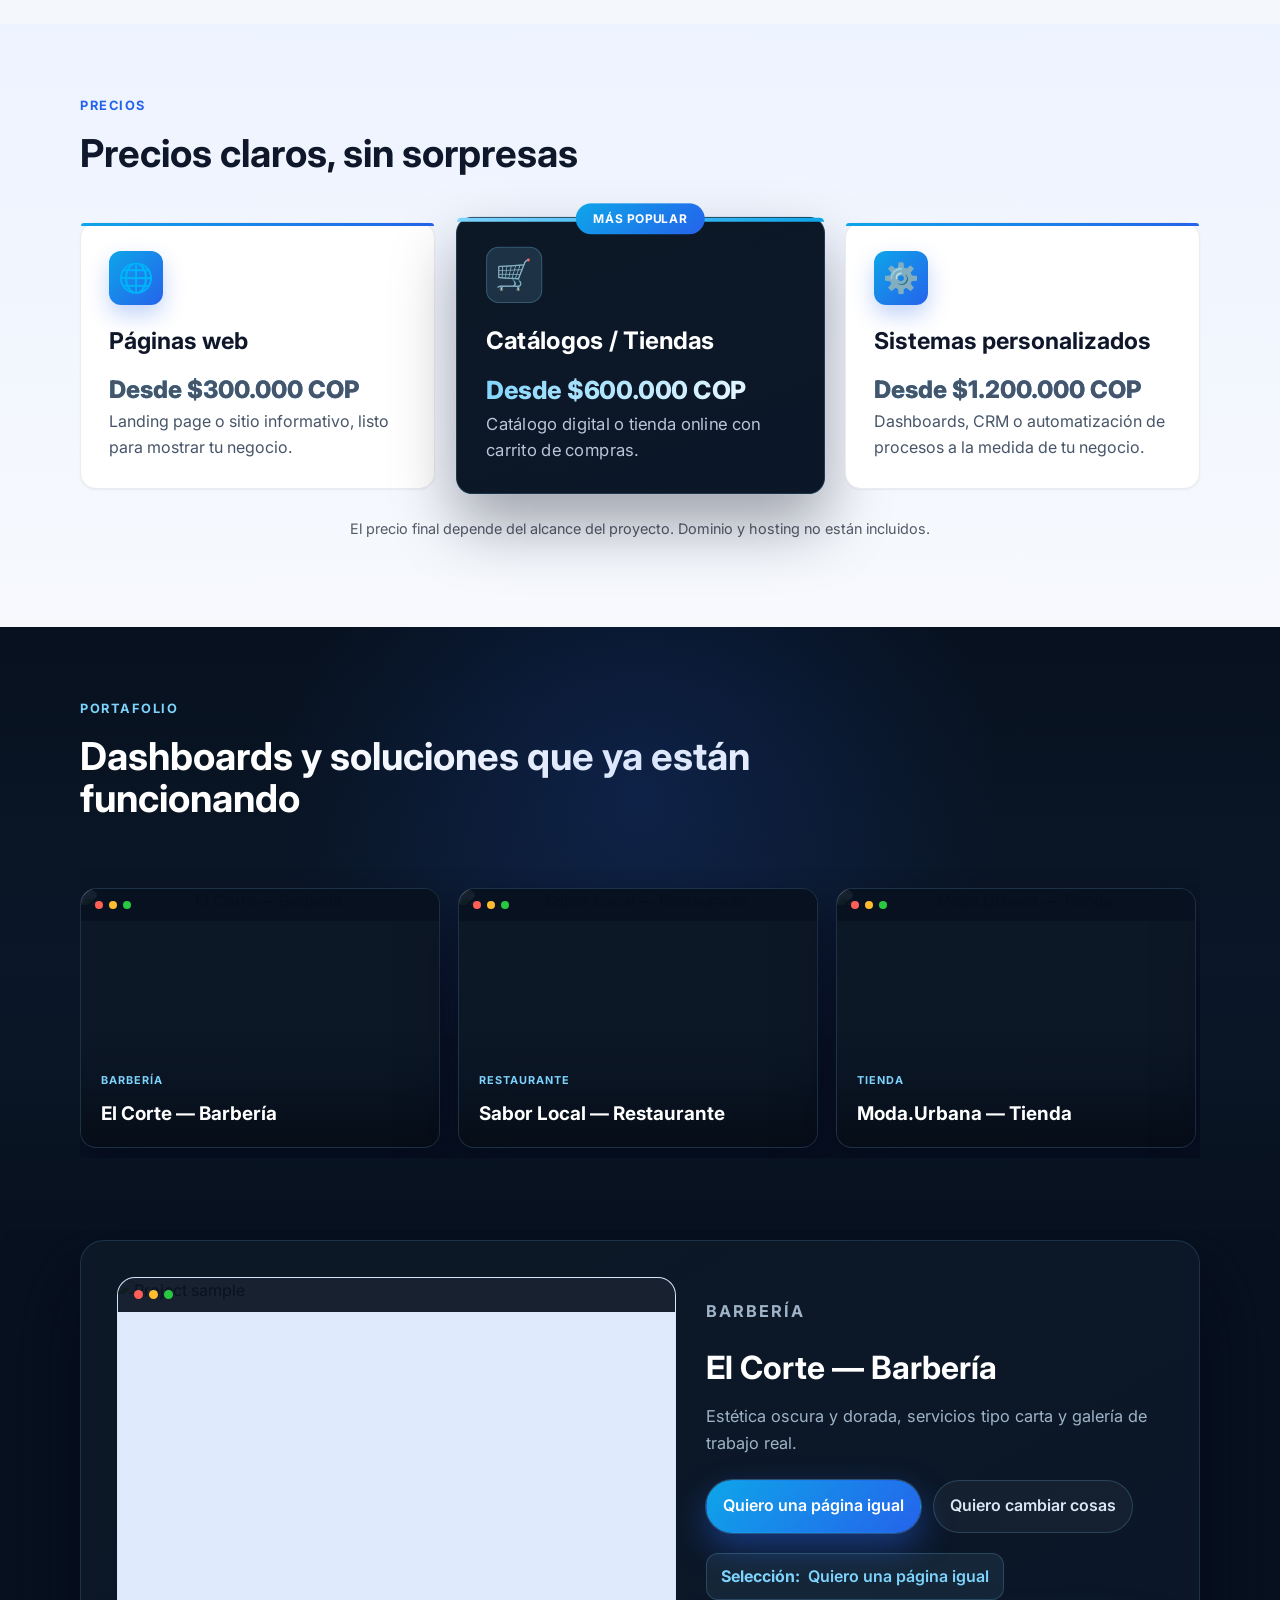
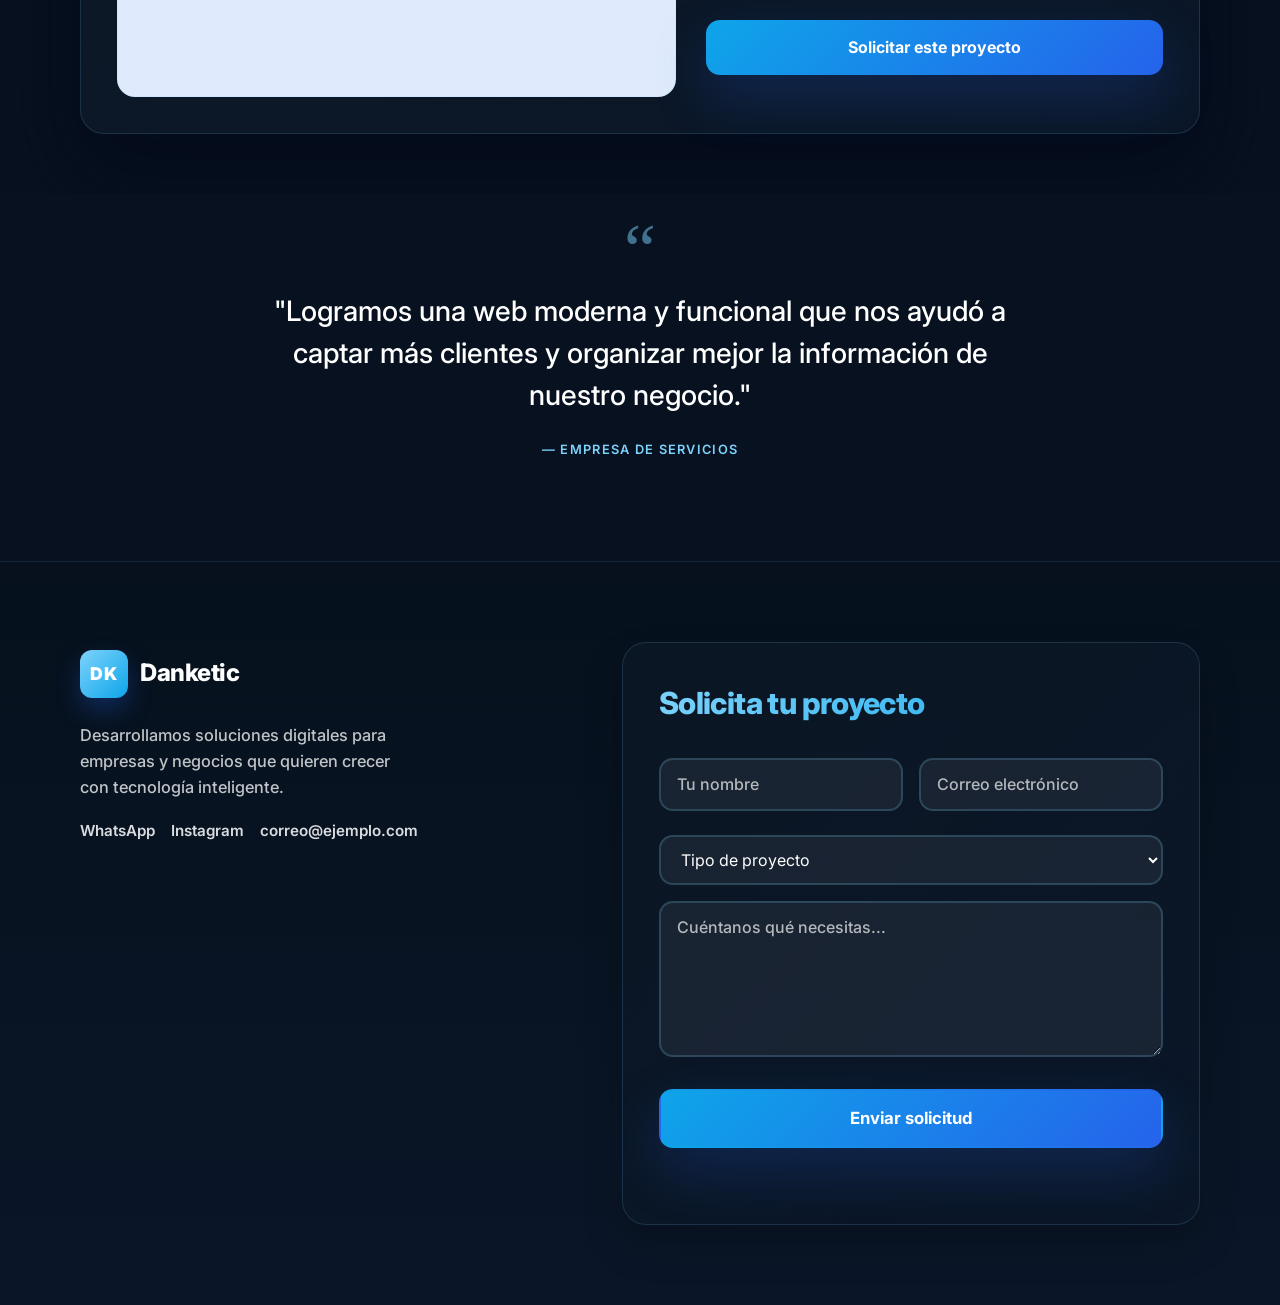
==== commit 9d725679: "Se le han dado animaciones y colores a la pag principal" ====
--- a/index.html
+++ b/index.html
@@ -101,51 +101,44 @@
         </div>
       </section>
 
-      <section id="servicios" class="section">
+      <section id="servicios" class="section bento-section">
         <div class="container">
           <div class="section-heading">
             <p class="eyebrow" data-i18n="services.eyebrow">Services</p>
             <h2 data-i18n="services.title">Digital solutions for every stage of your business</h2>
           </div>
 
-          <div class="services-grid">
-            <article class="service-card">
+          <div class="bento-grid">
+            <article class="bento-item demos-tile">
+              <div class="demos-tile-glow"></div>
+              <p class="eyebrow" data-i18n="demos.eyebrow">Demos</p>
+              <h3 data-i18n="demos.title">See it before you ask for it</h3>
+              <p data-i18n="demos.subtitle">Barbershop, restaurant and store — 3 real examples you can explore right now.</p>
+              <a class="btn btn-primary demos-cta-btn" href="demos.html" data-i18n="demos.cta">See the 3 demos</a>
+            </article>
+
+            <article class="bento-item service-wide">
               <div class="icon">🌐</div>
               <h3 data-i18n="service.web.title">Websites</h3>
               <p data-i18n="service.web.text">
                 Modern and fast sites with attractive design to attract clients and strengthen your online presence.
               </p>
-              <ul>
-                <li data-i18n="service.web.li1">Landing pages</li>
-                <li data-i18n="service.web.li2">Digital catalogs</li>
-                <li data-i18n="service.web.li3">E-commerce</li>
-              </ul>
-            </article>
-
-            <article class="service-card">
+            </article>
+
+            <article class="bento-item">
               <div class="icon">🛒</div>
               <h3 data-i18n="service.inventory.title">Inventory</h3>
               <p data-i18n="service.inventory.text">
                 Systems to control entries, exits, products and reports in real time to optimize your operation.
               </p>
-              <ul>
-                <li data-i18n="service.inventory.li1">Stock control</li>
-                <li data-i18n="service.inventory.li2">Reports and alerts</li>
-                <li data-i18n="service.inventory.li3">Supplier management</li>
-              </ul>
-            </article>
-
-            <article class="service-card">
+            </article>
+
+            <article class="bento-item">
               <div class="icon">⚙️</div>
               <h3 data-i18n="service.software.title">Software</h3>
               <p data-i18n="service.software.text">
                 Custom tools to automate processes, improve productivity and reduce operational errors.
               </p>
-              <ul>
-                <li data-i18n="service.software.li1">Dashboards</li>
-                <li data-i18n="service.software.li2">CRM</li>
-                <li data-i18n="service.software.li3">Automation</li>
-              </ul>
             </article>
           </div>
         </div>
@@ -183,19 +176,6 @@
           </div>
 
           <p class="prices-note" data-i18n="prices.note">Final price depends on project scope. Domain and hosting are not included.</p>
-        </div>
-      </section>
-
-      <section id="demos" class="section demos-cta-section">
-        <div class="container">
-          <div class="demos-cta-box">
-            <div class="demos-cta-text">
-              <p class="eyebrow" data-i18n="demos.eyebrow">Demos</p>
-              <h2 data-i18n="demos.title">See it before you ask for it</h2>
-              <p data-i18n="demos.subtitle">Barbershop, restaurant and store — 3 real examples you can explore right now.</p>
-            </div>
-            <a class="btn btn-primary btn-lg demos-cta-btn" href="demos.html" data-i18n="demos.cta">See the 3 demos</a>
-          </div>
         </div>
       </section>
 
--- a/styles.css
+++ b/styles.css
@@ -122,12 +122,12 @@
   height: 42px;
   padding: 0 12px;
   border-radius: 12px;
-  background: linear-gradient(135deg, #2ad366 0%, #17b15d 100%);
+  background: linear-gradient(135deg, var(--secondary), var(--primary));
   color: #08131d;
   font-size: 0.72rem;
   letter-spacing: 0.08em;
   font-weight: 900;
-  box-shadow: 0 12px 24px rgba(23, 177, 93, 0.22);
+  box-shadow: 0 12px 24px rgba(37, 99, 235, 0.28);
   text-transform: uppercase;
   line-height: 1;
 }
@@ -326,7 +326,7 @@
 .mini-chart span {
   flex: 1;
   border-radius: 10px 10px 0 0;
-  background: linear-gradient(180deg, #6f94ff, #4867ff);
+  background: linear-gradient(180deg, var(--accent), var(--primary));
   box-shadow: inset 0 -10px 16px rgba(0,0,0,0.08);
 }
 
@@ -597,7 +597,7 @@
   justify-content: center;
   width: 48px;
   height: 48px;
-  background: linear-gradient(135deg, #4fd1c5 0%, #0ea5e9 100%);
+  background: linear-gradient(135deg, var(--accent), var(--secondary));
   border-radius: 12px;
   font-size: 1.1rem;
   font-weight: 900;
@@ -619,8 +619,8 @@
 }
 
 .contact-form {
-  background: linear-gradient(135deg, rgba(31, 41, 55, 0.6) 0%, rgba(17, 24, 39, 0.7) 100%);
-  border: 1px solid rgba(79, 209, 197, 0.15);
+  background: linear-gradient(135deg, rgba(13, 24, 38, 0.75) 0%, rgba(11, 23, 40, 0.85) 100%);
+  border: 1px solid rgba(125, 211, 252, 0.15);
   border-radius: 24px;
   padding: 36px;
   backdrop-filter: blur(10px);
@@ -631,7 +631,7 @@
   margin-top: 0;
   font-size: 1.9rem;
   font-weight: 800;
-  background: linear-gradient(135deg, #4fd1c5, #0ea5e9);
+  background: linear-gradient(135deg, var(--accent), var(--secondary));
   -webkit-background-clip: text;
   -webkit-text-fill-color: transparent;
   background-clip: text;
@@ -651,7 +651,7 @@
 .admin-panel input,
 .admin-panel textarea {
   width: 100%;
-  border: 2px solid rgba(79, 209, 197, 0.2);
+  border: 2px solid rgba(125, 211, 252, 0.2);
   background: rgba(255, 255, 255, 0.06);
   color: #ffffff;
   border-radius: 14px;
@@ -667,7 +667,7 @@
 .contact-form textarea:hover,
 .admin-panel input:hover,
 .admin-panel textarea:hover {
-  border-color: rgba(79, 209, 197, 0.4);
+  border-color: rgba(125, 211, 252, 0.4);
   background: rgba(255, 255, 255, 0.09);
 }
 
@@ -677,9 +677,9 @@
 .admin-panel input:focus,
 .admin-panel textarea:focus {
   outline: none;
-  border-color: #4fd1c5;
+  border-color: var(--accent);
   background: rgba(255, 255, 255, 0.12);
-  box-shadow: 0 0 0 3px rgba(79, 209, 197, 0.1);
+  box-shadow: 0 0 0 3px rgba(125, 211, 252, 0.18);
 }
 
 .contact-form input::placeholder,
@@ -708,8 +708,8 @@
 
 .full-width {
   width: 100%;
-  background: linear-gradient(135deg, #4fd1c5 0%, #0ea5e9 100%) !important;
-  border: 2px solid #4fd1c5 !important;
+  background: linear-gradient(135deg, var(--secondary), var(--primary)) !important;
+  border: 2px solid transparent !important;
   color: #ffffff !important;
   font-weight: 700 !important;
   font-size: 1.05rem !important;
@@ -720,7 +720,7 @@
 
 .full-width:hover {
   transform: translateY(-2px);
-  box-shadow: 0 12px 24px rgba(79, 209, 197, 0.25) !important;
+  box-shadow: 0 12px 24px rgba(37, 99, 235, 0.35) !important;
 }
 
 .full-width:active {
@@ -730,7 +730,7 @@
 .form-message {
   min-height: 24px;
   margin: 16px 0 0;
-  color: #4fd1c5;
+  color: var(--accent);
   font-weight: 600;
 }
 
@@ -993,7 +993,7 @@
   font-weight: 800;
   background: linear-gradient(135deg, var(--secondary), var(--primary));
   -webkit-background-clip: text;
-  background-clip: text+
+  background-clip: text;
   color: transparent;
   margin: 6px 0 12px;
 }
@@ -1279,3 +1279,188 @@
   text-transform: uppercase;
   font-weight: 600;
 }
+
+
+/* ============ SERVICIOS + PRECIOS — tarjetas mas premium ============ */
+.service-card {
+  border-radius: 16px;
+  box-shadow: 0 1px 2px rgba(15,23,42,0.06);
+  position: relative;
+  transition: transform 0.25s ease, box-shadow 0.25s ease, border-color 0.25s ease;
+}
+.service-card::before {
+  content: '';
+  position: absolute;
+  top: 0; left: 0; right: 0;
+  height: 3px;
+  border-radius: 16px 16px 0 0;
+  background: linear-gradient(90deg, var(--secondary), var(--primary));
+}
+.service-card:hover {
+  transform: translateY(-6px);
+  box-shadow: 0 20px 40px rgba(15,23,42,0.1);
+  border-color: rgba(37,99,235,0.25);
+}
+.service-card .icon {
+  width: 54px;
+  height: 54px;
+  border-radius: 12px;
+  background: linear-gradient(135deg, var(--secondary), var(--primary));
+  box-shadow: 0 10px 22px rgba(37,99,235,0.28);
+}
+
+/* Precios: la del medio pasa a ser la tarjeta oscura "recomendada" */
+#precios .service-card.featured {
+  background: linear-gradient(160deg, #0d1826 0%, #0b1728 100%);
+  border: 1px solid rgba(125,211,252,0.2);
+  box-shadow: 0 30px 60px rgba(2,6,23,0.35);
+}
+#precios .service-card.featured::before {
+  background: linear-gradient(90deg, var(--accent), var(--secondary));
+  height: 4px;
+}
+#precios .service-card.featured h3,
+#precios .service-card.featured p {
+  color: #fff;
+}
+#precios .service-card.featured p {
+  color: #b9c6d8;
+}
+#precios .service-card.featured .price-tag {
+  background: linear-gradient(135deg, var(--accent), #fff);
+  -webkit-background-clip: text;
+  background-clip: text;
+  color: transparent;
+}
+#precios .service-card.featured .icon {
+  background: rgba(125,211,252,0.14);
+  box-shadow: none;
+  border: 1px solid rgba(125,211,252,0.25);
+}
+
+
+/* ============ CTA DE DEMOS — mismo lenguaje de tarjeta premium ============ */
+.demos-cta-section .demos-cta-box {
+  position: relative;
+  overflow: hidden;
+}
+.demos-cta-section .demos-cta-box::before {
+  content: '';
+  position: absolute;
+  top: 0; left: 0; right: 0;
+  height: 3px;
+  background: linear-gradient(90deg, var(--secondary), var(--primary));
+}
+
+
+/* ============ BENTO: Servicios + Demos fusionados ============ */
+.bento-grid {
+  display: grid;
+  grid-template-columns: repeat(4, 1fr);
+  grid-template-rows: repeat(2, minmax(190px, auto));
+  gap: 20px;
+}
+.bento-item {
+  background: var(--card);
+  border: 1px solid var(--line);
+  border-radius: 18px;
+  padding: 30px 28px;
+  position: relative;
+  overflow: hidden;
+  display: flex;
+  flex-direction: column;
+  justify-content: center;
+  transition: transform 0.3s cubic-bezier(0.23, 1, 0.32, 1), box-shadow 0.3s ease, border-color 0.3s ease;
+}
+.bento-item:hover {
+  transform: translateY(-5px);
+  box-shadow: 0 20px 40px rgba(15,23,42,0.1);
+  border-color: rgba(37,99,235,0.22);
+}
+.bento-item .icon {
+  width: 50px;
+  height: 50px;
+  display: grid;
+  place-items: center;
+  border-radius: 12px;
+  background: linear-gradient(135deg, var(--secondary), var(--primary));
+  font-size: 1.4rem;
+  box-shadow: 0 10px 22px rgba(37,99,235,0.25);
+  margin-bottom: 14px;
+}
+.bento-item h3 { margin: 0 0 8px; font-size: 1.15rem; }
+.bento-item p { margin: 0; color: var(--muted); font-size: 0.92rem; }
+.bento-item.service-wide { grid-column: span 2; grid-row: span 1; }
+.bento-item.demos-tile {
+  grid-column: span 2;
+  grid-row: span 2;
+  background: linear-gradient(160deg, #0d1826 0%, #0b1728 100%);
+  border: 1px solid rgba(125,211,252,0.2);
+  justify-content: flex-end;
+}
+.bento-item.demos-tile:hover { border-color: rgba(125,211,252,0.5); box-shadow: 0 25px 55px rgba(2,6,23,0.4); }
+.demos-tile .eyebrow { color: var(--accent); margin-bottom: 8px; }
+.demos-tile h3 { font-size: 1.55rem; color: #fff; }
+.demos-tile p { color: #b9c6d8; margin-bottom: 22px; }
+.demos-tile-glow {
+  position: absolute;
+  top: -25%; right: -15%;
+  width: 260px;
+  height: 260px;
+  background: radial-gradient(circle, rgba(37,99,235,0.35), transparent 70%);
+  pointer-events: none;
+}
+@media (max-width: 900px) {
+  .bento-grid { grid-template-columns: repeat(2, 1fr); grid-template-rows: auto; }
+  .bento-item.demos-tile { grid-column: span 2; min-height: 300px; }
+  .bento-item.service-wide { grid-column: span 2; }
+}
+@media (max-width: 600px) {
+  .bento-grid { grid-template-columns: 1fr; }
+  .bento-item.demos-tile, .bento-item.service-wide { grid-column: span 1; }
+}
+
+/* ============ ANIMACIONES DE ENTRADA (scroll-reveal) ============ */
+.reveal {
+  opacity: 0;
+  transform: translateY(28px);
+  transition: opacity 0.6s cubic-bezier(0.23, 1, 0.32, 1), transform 0.6s cubic-bezier(0.23, 1, 0.32, 1);
+}
+.reveal.is-visible {
+  opacity: 1;
+  transform: translateY(0);
+}
+@media (prefers-reduced-motion: reduce) {
+  .reveal { opacity: 1; transform: none; transition: none; }
+}
+
+/* ============ HERO: entrada al cargar ============ */
+@keyframes heroFadeUp {
+  from { opacity: 0; transform: translateY(22px); }
+  to { opacity: 1; transform: translateY(0); }
+}
+.hero-copy .eyebrow { animation: heroFadeUp 0.7s cubic-bezier(0.23,1,0.32,1) both; }
+.hero-copy h1 { animation: heroFadeUp 0.7s cubic-bezier(0.23,1,0.32,1) 0.08s both; }
+.hero-copy .lead { animation: heroFadeUp 0.7s cubic-bezier(0.23,1,0.32,1) 0.16s both; }
+.hero-copy .cta-group { animation: heroFadeUp 0.7s cubic-bezier(0.23,1,0.32,1) 0.24s both; }
+.hero-copy .trust-row { animation: heroFadeUp 0.7s cubic-bezier(0.23,1,0.32,1) 0.32s both; }
+.hero-copy .hero-stats { animation: heroFadeUp 0.7s cubic-bezier(0.23,1,0.32,1) 0.4s both; }
+.hero-visual { animation: heroFadeUp 0.8s cubic-bezier(0.23,1,0.32,1) 0.3s both; }
+@media (prefers-reduced-motion: reduce) {
+  .hero-copy .eyebrow, .hero-copy h1, .hero-copy .lead, .hero-copy .cta-group,
+  .hero-copy .trust-row, .hero-copy .hero-stats, .hero-visual { animation: none; }
+}
+
+/* ============ BOTONES: respuesta al presionar + tiron magnetico ============ */
+.btn {
+  --mx: 0px;
+  --my: 0px;
+  transform: translate(var(--mx), var(--my));
+  transition: transform 160ms cubic-bezier(0.23, 1, 0.32, 1), box-shadow 200ms ease;
+}
+.btn:active {
+  transform: translate(var(--mx), var(--my)) scale(0.97);
+}
+@media (prefers-reduced-motion: reduce) {
+  .btn { transition: none; }
+}
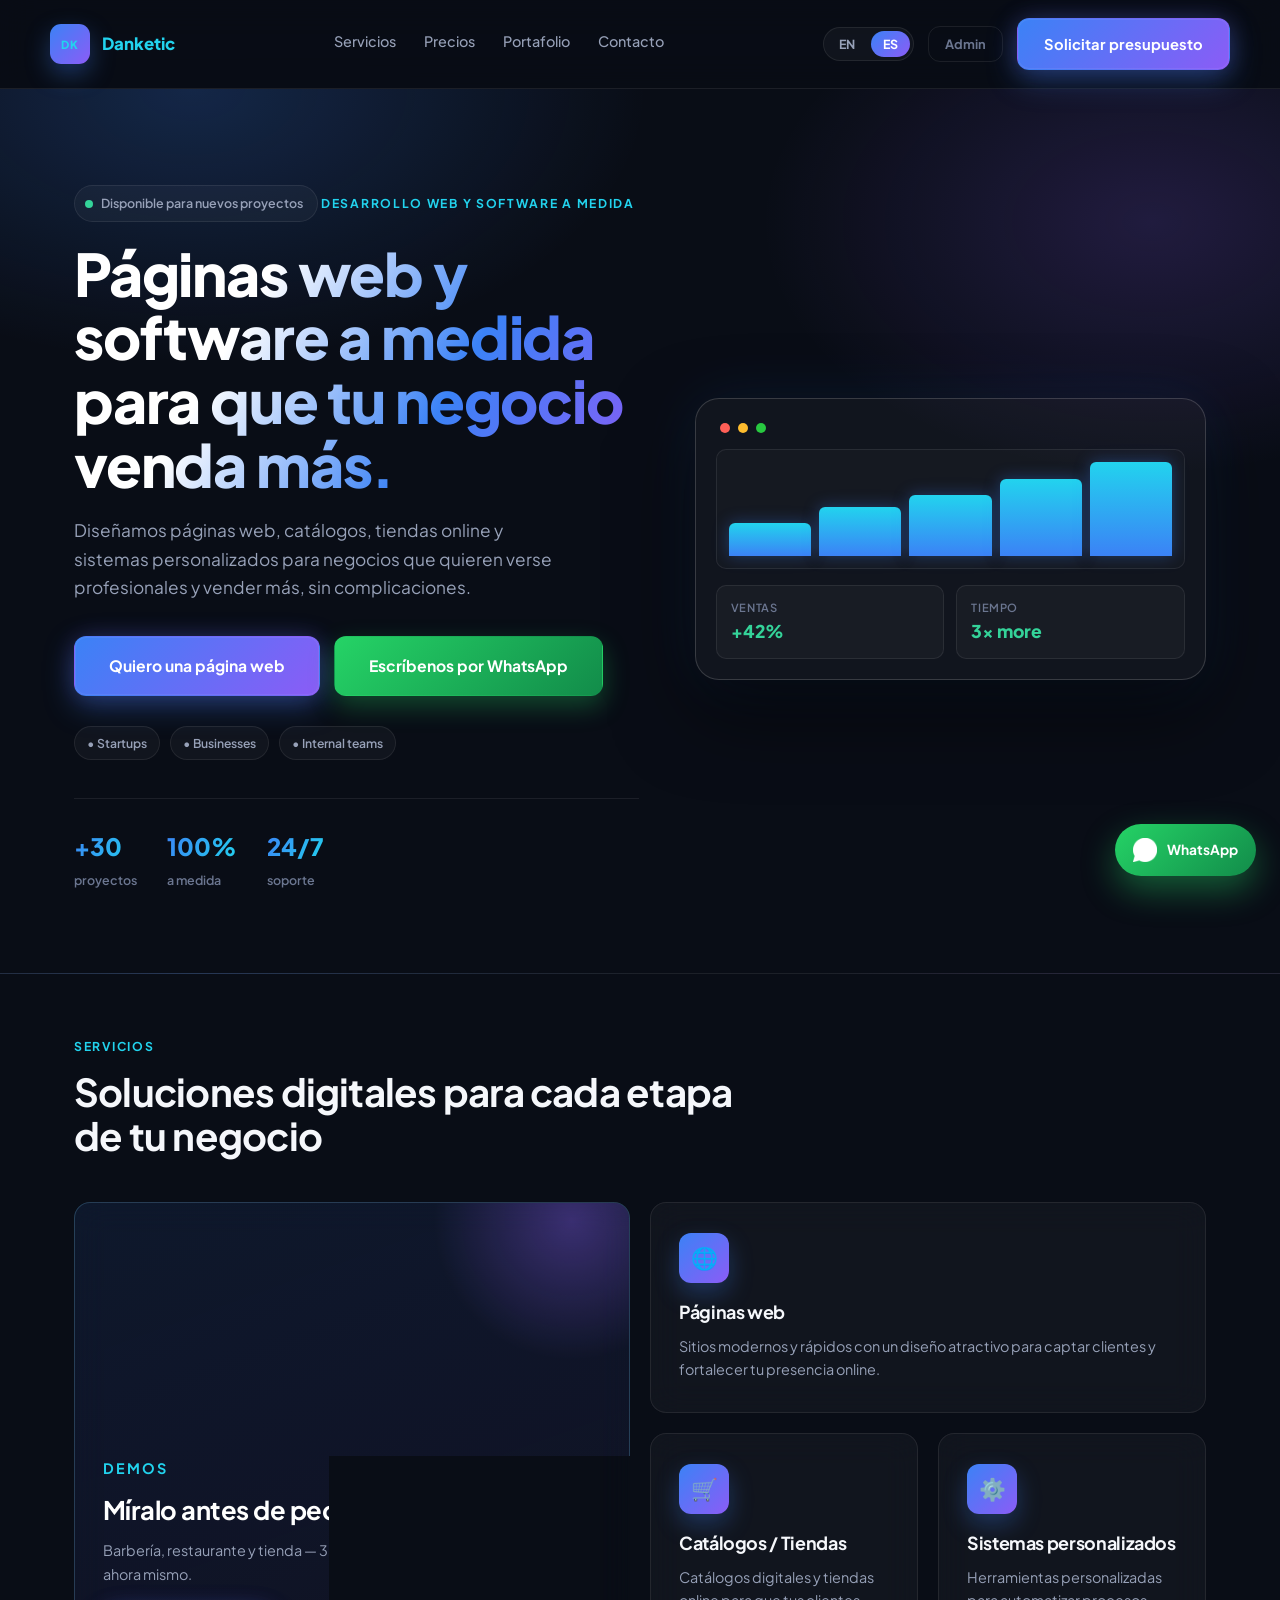
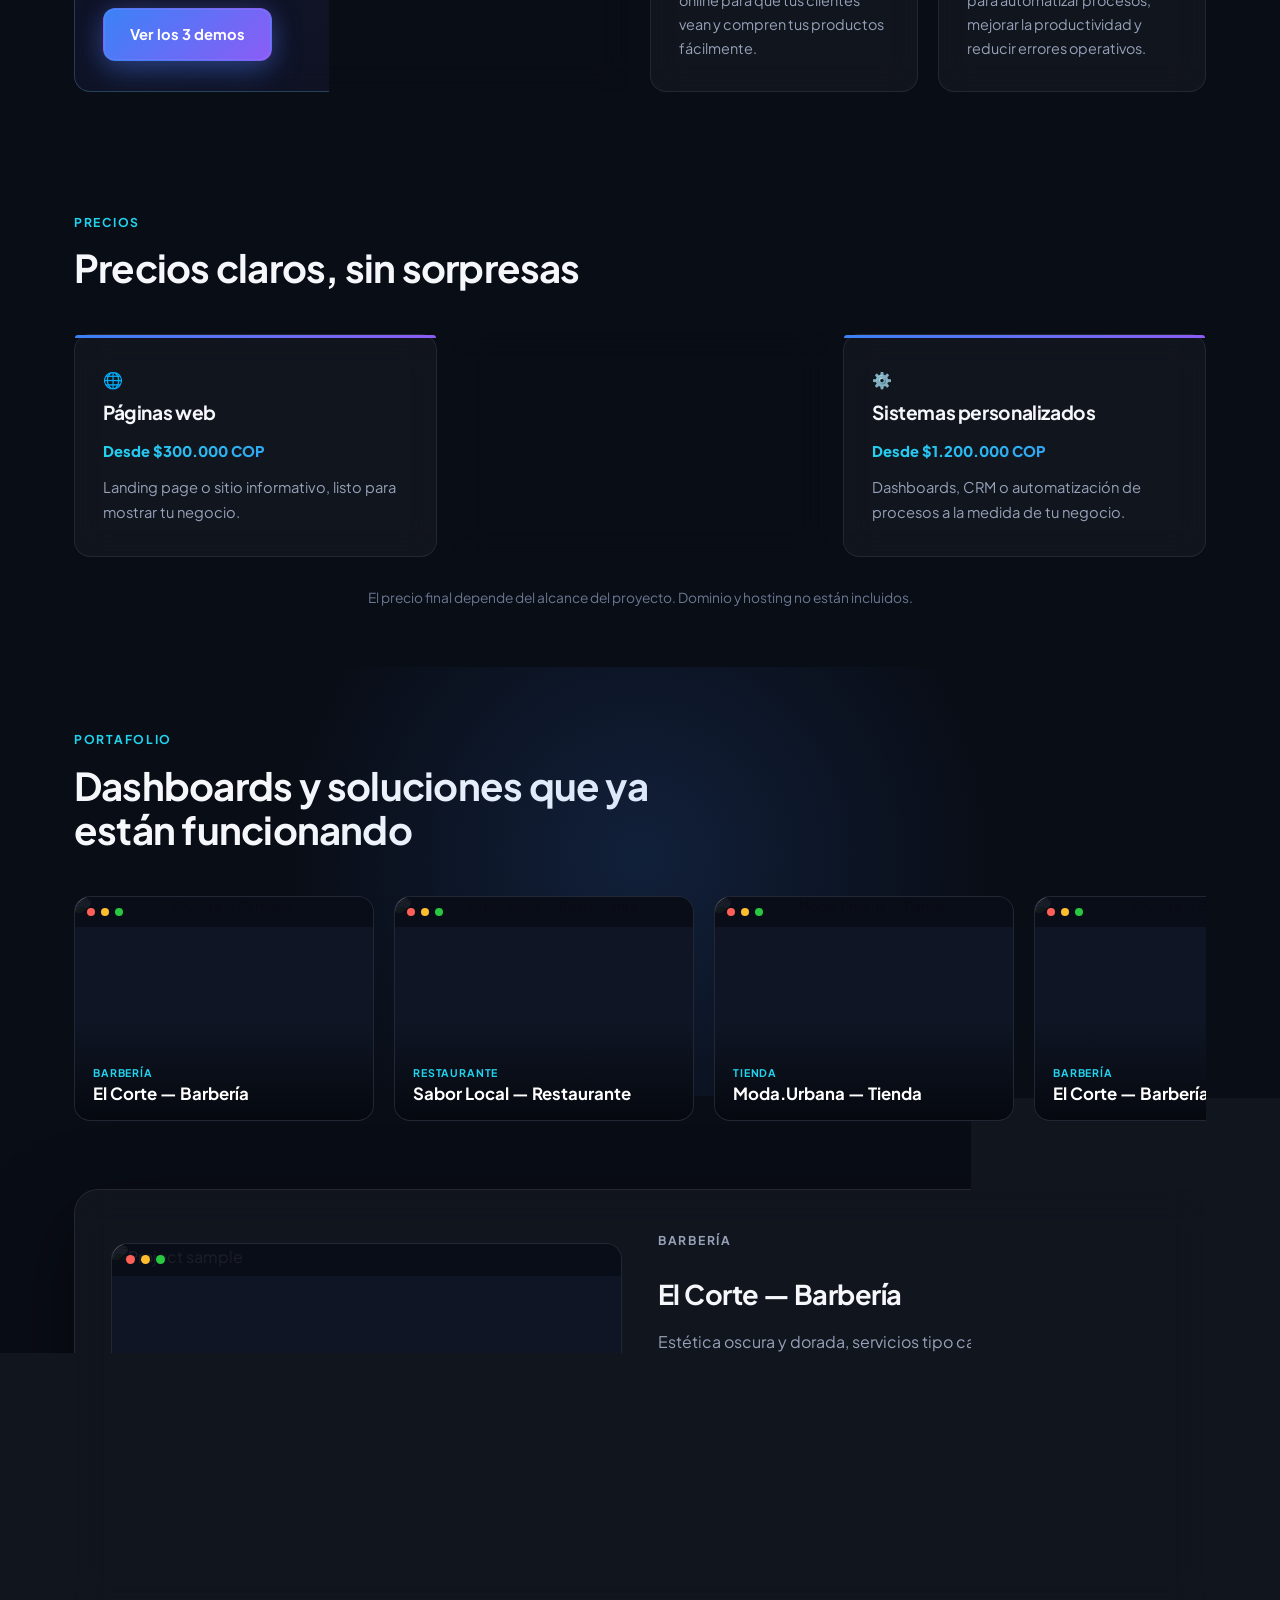
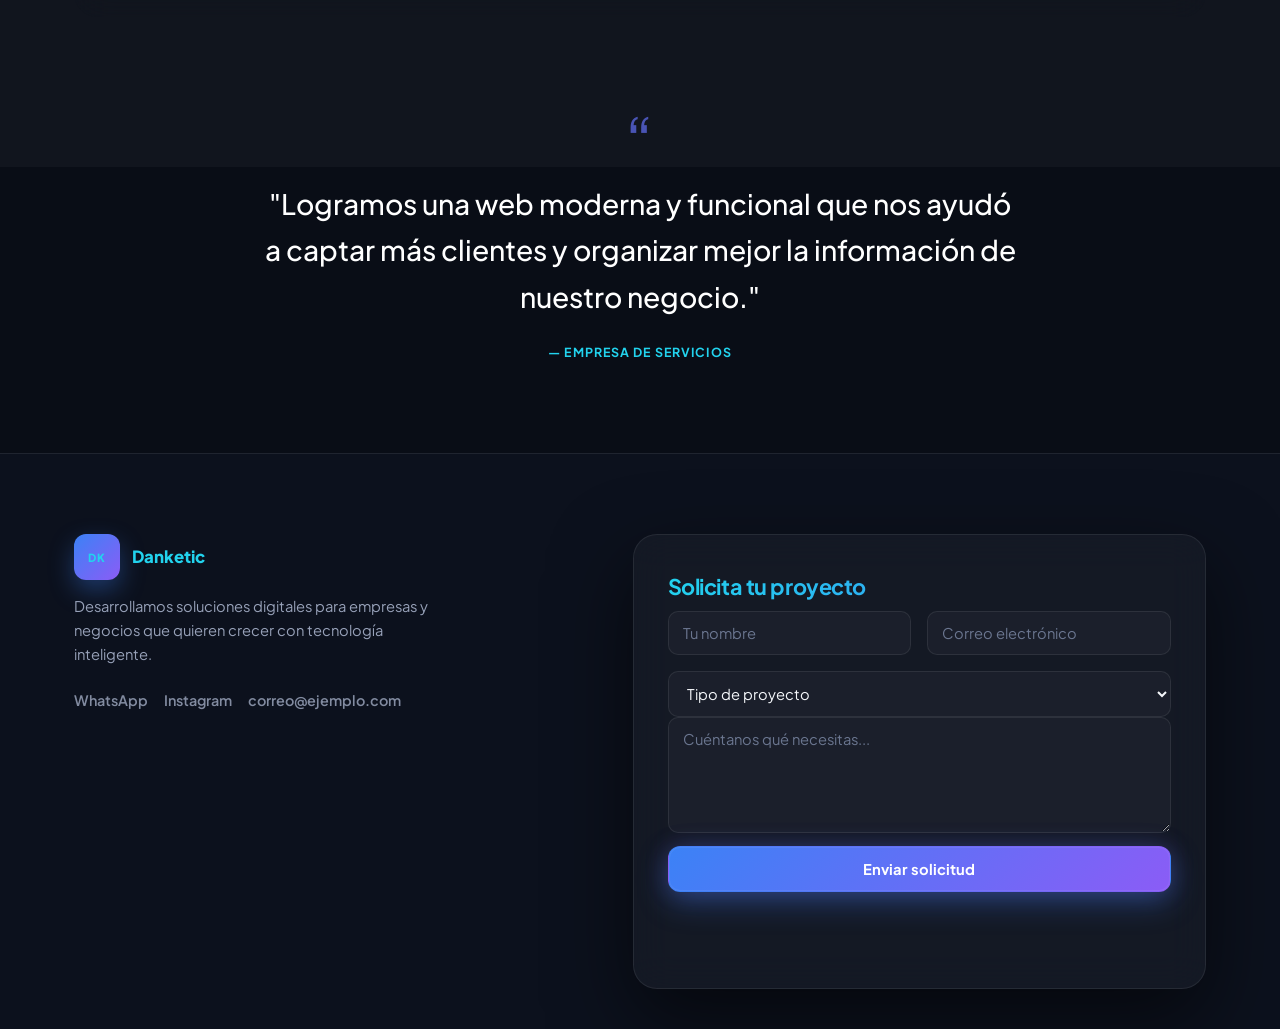
==== commit 3781a78c: "se mejoro las visuales y las animaciones en el perfil principal" ====
--- a/index.html
+++ b/index.html
@@ -11,7 +11,7 @@
     <link rel="preconnect" href="https://fonts.googleapis.com" />
     <link rel="preconnect" href="https://fonts.gstatic.com" crossorigin />
     <link
-      href="https://fonts.googleapis.com/css2?family=Inter:wght@400;500;600;700;800;900&display=swap"
+      href="https://fonts.googleapis.com/css2?family=Plus+Jakarta+Sans:wght@400;500;600;700;800&family=Inter:wght@400;500;600;700;800;900&display=swap"
       rel="stylesheet"
     />
     <link rel="stylesheet" href="styles.css" />
@@ -46,6 +46,7 @@
       <section class="hero">
         <div class="container hero-grid">
           <div class="hero-copy">
+            <span class="status-badge"><span class="dot-live"></span><span data-i18n="hero.badge">Available for new projects</span></span>
             <p class="eyebrow" data-i18n="hero.eyebrow">Custom web and software development</p>
             <h1 data-i18n="hero.title">Web pages and custom software so your business sells more.</h1>
             <p class="lead" data-i18n="hero.lead">
--- a/styles.css
+++ b/styles.css
@@ -1,1445 +1,458 @@
+/* =====================================================================
+   DANKETIC — Dark Tech / Glassmorphism system
+   Plus Jakarta Sans · deep navy base · glass surfaces · neon blue-violet glow
+   ===================================================================== */
+
 :root {
-  --bg: #07111f;
-  --bg-alt: #0b1728;
-  --panel: #0f1d2d;
-  --panel-soft: #f5f7fb;
-  --card: #ffffff;
-  --card-alt: #eaf3ff;
+  --bg: #090d16;
+  --bg-soft: #0c111d;
+  --bg-elevated: #0f1524;
+  --surface: rgba(255, 255, 255, 0.035);
+  --surface-hover: rgba(255, 255, 255, 0.065);
+  --border: rgba(255, 255, 255, 0.08);
+  --border-strong: rgba(255, 255, 255, 0.16);
+  --text: #f5f7fb;
+  --muted: #97a1b8;
+  --muted-dim: #6b7690;
+
+  --blue: #3b82f6;
+  --blue-dark: #2563eb;
+  --violet: #8b5cf6;
+  --cyan: #22d3ee;
+
   --primary: #2563eb;
-  --primary-dark: #1d4ed8;
   --secondary: #0ea5e9;
   --accent: #7dd3fc;
-  --text: #0f172a;
-  --muted: #475569;
-  --line: rgba(15, 23, 42, 0.08);
-  --success: #10b981;
-  --shadow: 0 18px 40px rgba(15, 23, 42, 0.14);
-  --shadow-strong: 0 22px 55px rgba(37, 99, 235, 0.22);
+  --card: #0f1524;
+  --line: var(--border);
+  --success: #34d399;
   --warning: #f59e0b;
-}
-
-* {
-  box-sizing: border-box;
-}
-
-html {
-  scroll-behavior: smooth;
-}
-
+
+  --radius-lg: 24px;
+  --radius-md: 16px;
+  --radius-sm: 10px;
+  --shadow-elevated: 0 30px 80px rgba(0, 0, 0, 0.55);
+  --shadow-glow: 0 0 0 1px rgba(59, 130, 246, 0.15), 0 20px 60px rgba(37, 99, 235, 0.18);
+}
+
+* { box-sizing: border-box; }
+html { scroll-behavior: smooth; }
 body {
   margin: 0;
-  font-family: "Inter", sans-serif;
-  background: #f4f7fb;
+  background: var(--bg);
   color: var(--text);
-  line-height: 1.6;
-}
-
-img {
-  max-width: 100%;
-  display: block;
-}
-
-a {
-  color: inherit;
-  text-decoration: none;
-}
-
-button,
-input,
-select,
-textarea {
-  font: inherit;
-}
-
-button {
-  cursor: pointer;
-}
-
-.container {
-  width: min(1120px, calc(100% - 32px));
-  margin: 0 auto;
-}
-
-.section {
-  padding: 72px 0;
-}
-
-.alt-bg {
-  background: linear-gradient(180deg, #edf3ff 0%, #f7f9fd 100%);
-}
+  font-family: 'Plus Jakarta Sans', 'Inter', -apple-system, BlinkMacSystemFont, sans-serif;
+  line-height: 1.65;
+  -webkit-font-smoothing: antialiased;
+}
+img { max-width: 100%; display: block; }
+a { color: inherit; }
+h1, h2, h3, h4 { font-family: 'Plus Jakarta Sans', sans-serif; letter-spacing: -0.02em; margin: 0; color: var(--text); }
+p { margin: 0; }
+ul { margin: 0; padding: 0; list-style: none; }
+button { font-family: inherit; cursor: pointer; }
+input, textarea, select { font-family: inherit; }
+
+.container { max-width: 1180px; margin: 0 auto; padding: 0 24px; }
+.section { padding: 58px 0; }
+#nosotros { padding: 44px 0; }
 
 .eyebrow {
-  margin: 0 0 16px;
-  color: var(--primary);
-  font-size: 0.8rem;
+  display: inline-block;
+  margin: 0 0 14px;
+  color: var(--cyan);
+  font-size: 0.76rem;
   font-weight: 700;
-  letter-spacing: 0.12em;
+  letter-spacing: 0.14em;
   text-transform: uppercase;
 }
-
-.section-heading {
-  max-width: 680px;
-  margin-bottom: 48px;
-}
-
-.section-heading h2 {
-  margin: 0;
-  font-size: clamp(2rem, 3vw, 3rem);
-  line-height: 1.1;
-}
-
+.section-heading { max-width: 680px; margin-bottom: 44px; }
+.section-heading h2 { font-size: clamp(1.8rem, 3vw, 2.6rem); line-height: 1.15; }
+
+/* ===================== NAV ===================== */
 .site-header {
   position: sticky;
   top: 0;
-  z-index: 30;
-  backdrop-filter: blur(14px);
-  background: rgba(7, 17, 31, 0.88);
-  border-bottom: 1px solid rgba(255, 255, 255, 0.08);
-  box-shadow: 0 12px 28px rgba(2, 6, 23, 0.18);
-}
-
-.nav {
-  display: flex;
-  align-items: center;
-  justify-content: space-between;
-  min-height: 78px;
-  gap: 20px;
-}
-
-.brand {
-  display: inline-flex;
-  align-items: center;
-  gap: 10px;
-  color: #fff;
-  font-weight: 700;
-}
-
+  z-index: 40;
+  background: rgba(9, 13, 22, 0.72);
+  backdrop-filter: blur(18px);
+  -webkit-backdrop-filter: blur(18px);
+  border-bottom: 1px solid var(--border);
+}
+.nav { display: flex; align-items: center; justify-content: space-between; padding: 18px 0; gap: 24px; }
+.brand { display: flex; align-items: center; gap: 12px; text-decoration: none; }
 .brand-mark {
-  position: relative;
   display: inline-grid;
   place-items: center;
-  min-width: 42px;
-  height: 42px;
-  padding: 0 12px;
-  border-radius: 12px;
-  background: linear-gradient(135deg, var(--secondary), var(--primary));
-  color: #08131d;
-  font-size: 0.72rem;
-  letter-spacing: 0.08em;
-  font-weight: 900;
-  box-shadow: 0 12px 24px rgba(37, 99, 235, 0.28);
-  text-transform: uppercase;
-  line-height: 1;
-}
-
-.brand-text {
-  font-size: 1rem;
-}
-
-.nav-links {
-  display: flex;
-  align-items: center;
-  gap: 28px;
-  color: rgba(255, 255, 255, 0.78);
-  font-size: 0.95rem;
-}
-
-.nav-links a:hover {
-  color: white;
-}
-
-.nav-actions {
-  display: flex;
-  align-items: center;
-  gap: 12px;
-}
-
+  min-width: 40px;
+  height: 40px;
+  padding: 0 10px;
+  border-radius: 11px;
+  background: linear-gradient(135deg, var(--blue), var(--violet));
+  color: #fff;
+  font-size: 0.7rem;
+  font-weight: 800;
+  letter-spacing: 0.06em;
+  box-shadow: 0 10px 24px rgba(59, 130, 246, 0.35);
+}
+.brand-text { font-weight: 800; font-size: 1.05rem; color: var(--text); }
+.brand span { color: var(--cyan); }
+.nav-links { display: flex; gap: 28px; font-size: 0.9rem; }
+.nav-links a { position: relative; color: var(--muted); text-decoration: none; font-weight: 500; padding-bottom: 4px; }
+.nav-links a::after {
+  content: ''; position: absolute; left: 0; bottom: 0; width: 0; height: 1px;
+  background: linear-gradient(90deg, var(--blue), var(--violet));
+  transition: width 0.3s cubic-bezier(0.23, 1, 0.32, 1);
+}
+.nav-links a:hover { color: var(--text); }
+.nav-links a:hover::after { width: 100%; }
+.nav-actions { display: flex; align-items: center; gap: 14px; }
+.lang-switch { display: flex; gap: 4px; background: var(--surface); border: 1px solid var(--border); border-radius: 999px; padding: 3px; }
+.lang-btn { border: none; background: transparent; color: var(--muted); padding: 5px 12px; border-radius: 999px; font-size: 0.78rem; font-weight: 700; transition: background 0.2s ease, color 0.2s ease; }
+.lang-btn.active, .lang-btn:hover { background: linear-gradient(135deg, var(--blue), var(--violet)); color: #fff; }
+
+/* ===================== BUTTONS ===================== */
 .btn {
+  --mx: 0px; --my: 0px;
   display: inline-flex;
   align-items: center;
   justify-content: center;
-  border: 0;
-  border-radius: 14px;
-  padding: 0.9rem 1.4rem;
+  gap: 8px;
+  padding: 13px 26px;
+  border-radius: 12px;
   font-weight: 700;
-  transition: transform 0.2s ease, box-shadow 0.2s ease, filter 0.2s ease;
-  cursor: pointer;
-}
-
-.btn:hover {
-  filter: brightness(1.04);
-}
-
-.btn:hover {
-  transform: translateY(-1px);
-}
-
+  font-size: 0.92rem;
+  text-decoration: none;
+  border: 1px solid transparent;
+  transform: translate(var(--mx), var(--my));
+  transition: transform 160ms cubic-bezier(0.23, 1, 0.32, 1), box-shadow 220ms ease, border-color 220ms ease, background 220ms ease;
+}
+.btn:active { transform: translate(var(--mx), var(--my)) scale(0.97); }
 .btn-primary {
-  color: white;
-  background: linear-gradient(135deg, var(--secondary), var(--primary));
-  box-shadow: var(--shadow-strong);
-}
-
-.btn-secondary {
-  color: var(--text);
-  background: rgba(255, 255, 255, 0.08);
-  border: 1px solid rgba(18, 32, 51, 0.08);
-}
-
-.btn-admin {
-  background: rgba(255, 255, 255, 0.06);
-  color: white;
-  border: 1px solid rgba(255, 255, 255, 0.14);
-}
-
+  background: linear-gradient(135deg, var(--blue), var(--violet));
+  color: #fff;
+  box-shadow: 0 0 0 1px rgba(255,255,255,0.06) inset, 0 10px 30px rgba(59, 130, 246, 0.35), 0 0 24px rgba(139, 92, 246, 0.18);
+}
+.btn-primary:hover { box-shadow: 0 0 0 1px rgba(255,255,255,0.08) inset, 0 14px 38px rgba(59, 130, 246, 0.5), 0 0 32px rgba(139, 92, 246, 0.3); }
+.btn-secondary { background: var(--surface); color: var(--text); border-color: var(--border); }
+.btn-secondary:hover { background: var(--surface-hover); border-color: var(--border-strong); }
+.btn-admin { background: transparent; color: var(--muted-dim); border-color: var(--border); font-size: 0.8rem; padding: 9px 16px; }
+.btn-admin:hover { color: var(--text); border-color: var(--border-strong); }
+.btn-whatsapp { background: linear-gradient(135deg, #25d366, #128c4a); color: #fff; box-shadow: 0 10px 26px rgba(37, 211, 102, 0.3); }
+.btn-whatsapp:hover { box-shadow: 0 14px 34px rgba(37, 211, 102, 0.45); }
+.btn-whatsapp img { width: 18px; height: 18px; filter: brightness(0) invert(1); }
+.btn-lg { padding: 16px 34px; font-size: 0.98rem; }
+
+/* ===================== HERO ===================== */
 .hero {
-  padding: 90px 0 70px;
+  position: relative;
+  padding: 96px 0 80px;
+  overflow: hidden;
   background:
-    radial-gradient(circle at top left, rgba(56, 189, 248, 0.25), transparent 26%),
-    radial-gradient(circle at bottom right, rgba(37, 99, 235, 0.24), transparent 18%),
-    linear-gradient(135deg, #06111d 0%, #0b1728 38%, #10233d 100%);
-  color: white;
-}
-
-.hero-grid {
-  display: grid;
-  grid-template-columns: 1.2fr 0.8fr;
-  align-items: center;
-  gap: 42px;
-}
-
+    radial-gradient(700px 420px at 15% 0%, rgba(59, 130, 246, 0.22), transparent 65%),
+    radial-gradient(650px 420px at 90% 15%, rgba(139, 92, 246, 0.18), transparent 60%),
+    var(--bg);
+  border-bottom: 1px solid var(--border);
+}
+.hero-grid { display: grid; grid-template-columns: 1.05fr 0.95fr; gap: 56px; align-items: center; position: relative; z-index: 1; }
+.hero-copy .status-badge {
+  display: inline-flex; align-items: center; gap: 8px;
+  padding: 7px 14px 7px 10px;
+  border-radius: 999px;
+  background: var(--surface);
+  border: 1px solid var(--border);
+  font-size: 0.78rem; font-weight: 600; color: var(--muted);
+  margin-bottom: 20px;
+}
+.hero-copy .status-badge .dot-live {
+  width: 8px; height: 8px; border-radius: 50%;
+  background: var(--success);
+  box-shadow: 0 0 0 0 rgba(52, 211, 153, 0.6);
+  animation: pulseDot 2s infinite;
+}
+@keyframes pulseDot {
+  0% { box-shadow: 0 0 0 0 rgba(52, 211, 153, 0.55); }
+  70% { box-shadow: 0 0 0 8px rgba(52, 211, 153, 0); }
+  100% { box-shadow: 0 0 0 0 rgba(52, 211, 153, 0); }
+}
 .hero-copy h1 {
-  margin: 0;
-  font-size: clamp(2.7rem, 4vw, 4.6rem);
-  line-height: 1.04;
-  letter-spacing: -0.05em;
-}
-
-.lead {
-  max-width: 600px;
-  margin-top: 20px;
-  color: rgba(255, 255, 255, 0.78);
-  font-size: 1.08rem;
-}
-
-.cta-group {
-  display: flex;
-  flex-wrap: wrap;
-  gap: 16px;
-  margin-top: 28px;
-}
-
-.trust-row {
-  display: flex;
-  flex-wrap: wrap;
-  gap: 12px;
-  margin-top: 22px;
-  color: rgba(255, 255, 255, 0.8);
-  font-size: 0.8rem;
-  font-weight: 600;
-  letter-spacing: 0.04em;
-  text-transform: uppercase;
-}
-
+  font-size: clamp(2.6rem, 4.6vw, 3.7rem);
+  line-height: 1.08;
+  font-weight: 800;
+  background: linear-gradient(120deg, #ffffff 30%, var(--blue) 65%, var(--violet) 100%);
+  -webkit-background-clip: text;
+  background-clip: text;
+  -webkit-text-fill-color: transparent;
+  color: transparent;
+}
+.hero-copy .lead { margin-top: 20px; color: var(--muted); font-size: 1.08rem; max-width: 480px; }
+.hero-copy .cta-group { display: flex; gap: 14px; margin-top: 34px; flex-wrap: wrap; }
+.hero-copy .trust-row { display: flex; gap: 10px; margin-top: 30px; flex-wrap: wrap; }
 .trust-row span {
-  padding: 8px 12px;
-  border: 1px solid rgba(255, 255, 255, 0.12);
-  border-radius: 999px;
-  background: rgba(255, 255, 255, 0.04);
-}
-
-.hero-stats {
-  list-style: none;
-  display: flex;
-  flex-wrap: wrap;
-  gap: 26px;
-  margin: 34px 0 0;
-  padding: 0;
-}
-
-.hero-stats li {
-  display: flex;
-  flex-direction: column;
-  gap: 4px;
-  min-width: 110px;
-}
-
-.hero-stats strong {
-  font-size: 1.6rem;
-  color: var(--accent);
-}
-
-.hero-stats span {
-  color: rgba(255, 255, 255, 0.72);
-}
-
-.hero-visual {
-  display: flex;
-  justify-content: center;
-  align-items: center;
-}
-
+  font-size: 0.76rem; font-weight: 600; color: var(--muted);
+  background: var(--surface); border: 1px solid var(--border);
+  padding: 6px 12px; border-radius: 999px;
+}
+.hero-stats { display: flex; gap: 30px; margin-top: 38px; padding-top: 28px; border-top: 1px solid var(--border); }
+.hero-stats li { list-style: none; }
+.hero-stats strong { display: block; font-size: 1.5rem; font-weight: 800; background: linear-gradient(120deg, var(--blue), var(--cyan)); -webkit-background-clip: text; background-clip: text; -webkit-text-fill-color: transparent; }
+.hero-stats span { font-size: 0.78rem; color: var(--muted-dim); font-weight: 600; }
+
+.hero-visual { position: relative; }
 .dashboard-card {
-  width: min(100%, 500px);
-  padding: 18px;
-  background: rgba(255, 255, 255, 0.08);
-  border: 1px solid rgba(255, 255, 255, 0.1);
-  border-radius: 24px;
-  box-shadow: 0 28px 60px rgba(5, 11, 22, 0.42);
-}
-
-.card-header {
-  display: flex;
-  gap: 8px;
-  padding: 10px 8px 18px;
-}
-
-.dot {
-  width: 12px;
-  height: 12px;
-  border-radius: 50%;
-  display: inline-block;
-}
-
-.red { background: #ff6961; }
-.yellow { background: #fbbc05; }
-.green { background: #34c759; }
-
-.panel {
-  background: linear-gradient(180deg, rgba(255,255,255,0.95), rgba(232,239,255,0.95));
-  border-radius: 18px;
-  color: var(--text);
-  padding: 22px;
-}
-
-.mini-chart {
-  height: 160px;
-  display: flex;
-  align-items: end;
-  justify-content: space-between;
-  gap: 14px;
-  padding: 18px 8px 6px;
-  border-radius: 14px;
-  background: linear-gradient(180deg, #eff5ff 0%, #dfe9ff 100%);
-}
-
-.mini-chart span {
-  flex: 1;
-  border-radius: 10px 10px 0 0;
-  background: linear-gradient(180deg, var(--accent), var(--primary));
-  box-shadow: inset 0 -10px 16px rgba(0,0,0,0.08);
-}
-
-.metrics {
-  display: grid;
-  grid-template-columns: repeat(2, minmax(0, 1fr));
-  gap: 16px;
-  margin-top: 20px;
-}
-
-.metrics div {
-  background: rgba(16, 31, 48, 0.04);
-  border-radius: 12px;
-  padding: 14px 16px;
-}
-
-.metrics label {
-  display: block;
-  font-size: 0.76rem;
-  color: var(--muted);
-  margin-bottom: 6px;
-}
-
-.metrics strong {
-  font-size: 1.2rem;
-}
-
-.services-grid,
-.projects-grid,
-.steps-grid {
-  display: grid;
-  gap: 28px;
-}
-
-.services-grid {
-  grid-template-columns: repeat(3, minmax(0, 1fr));
-}
-
-.service-card,
-.project-card,
-.step,
-.detail-card {
-  background: var(--card);
-  border: 1px solid var(--line);
-  border-radius: 22px;
-  padding: 28px;
-  box-shadow: var(--shadow);
-}
-
-.service-card .icon {
-  display: inline-grid;
-  place-items: center;
-  width: 60px;
-  height: 60px;
-  border-radius: 18px;
-  background: linear-gradient(135deg, rgba(79, 124, 255, 0.1), rgba(126, 231, 200, 0.18));
-  font-size: 1.8rem;
-}
-
-.service-card h3,
-.project-card h3,
-.step h3,
-.detail-content h3 {
-  margin: 18px 0 10px;
-  font-size: 1.45rem;
-}
-
-.service-card p,
-.project-card p,
-.step p,
-.footer-copy p,
-.detail-content p {
-  margin: 0;
-  color: var(--muted);
-}
-
-.service-card ul {
-  margin: 18px 0 0;
-  padding-left: 18px;
-  color: var(--text);
-}
-
-.carousel-wrap {
+  background: var(--surface);
+  border: 1px solid var(--border-strong);
+  border-radius: var(--radius-lg);
+  padding: 20px;
+  backdrop-filter: blur(20px);
+  -webkit-backdrop-filter: blur(20px);
+  box-shadow: var(--shadow-elevated), 0 0 60px rgba(59, 130, 246, 0.12);
+}
+.card-header { display: flex; gap: 8px; padding: 4px 4px 16px; }
+.dot { width: 10px; height: 10px; border-radius: 50%; }
+.dot.red { background: #ff5f57; }
+.dot.yellow { background: #febc2e; }
+.dot.green { background: #28c840; }
+.mini-chart { display: flex; align-items: flex-end; gap: 8px; height: 120px; padding: 12px; background: rgba(255,255,255,0.02); border-radius: var(--radius-sm); border: 1px solid var(--border); }
+.mini-chart span { flex: 1; border-radius: 6px 6px 0 0; background: linear-gradient(180deg, var(--cyan), var(--blue)); box-shadow: 0 0 16px rgba(59,130,246,0.35); }
+.metrics { display: grid; grid-template-columns: 1fr 1fr; gap: 12px; margin-top: 16px; }
+.metrics div { background: rgba(255,255,255,0.03); border: 1px solid var(--border); border-radius: var(--radius-sm); padding: 12px 14px; }
+.metrics label { display: block; font-size: 0.7rem; color: var(--muted-dim); font-weight: 600; text-transform: uppercase; letter-spacing: 0.05em; }
+.metrics strong { font-size: 1.1rem; font-weight: 800; color: var(--success); }
+
+/* ===================== BENTO (Servicios + Demos) ===================== */
+.bento-grid { display: grid; grid-template-columns: repeat(4, 1fr); grid-template-rows: repeat(2, minmax(190px, auto)); gap: 20px; }
+.bento-item {
+  position: relative;
   overflow: hidden;
-  position: relative;
-  padding: 10px 0 6px;
-}
-
-.dashboard-carousel {
-  display: flex;
-  gap: 18px;
-  width: max-content;
-  will-change: transform;
-}
-
-.dashboard-item {
-  position: relative;
-  flex: 0 0 360px;
-  height: 260px;
-  border: 0;
-  padding: 0;
-  overflow: hidden;
-  border-radius: 22px;
-  box-shadow: var(--shadow);
-  background: #dfeafc;
-}
-
-.dashboard-item img {
-  width: 100%;
-  height: 100%;
-  object-fit: cover;
-  display: block;
-}
-
-.dashboard-item-overlay {
-  position: absolute;
-  inset: auto 0 0 0;
-  display: flex;
-  flex-direction: column;
-  gap: 4px;
-  padding: 14px 18px 16px;
-  background: linear-gradient(180deg, transparent, rgba(15, 23, 42, 0.7));
-  color: white;
-  text-align: left;
-}
-
-.dashboard-item-overlay strong {
-  font-size: 1.04rem;
-}
-
-.dashboard-item-overlay small {
-  opacity: 0.8;
-}
-
-.project-detail-section {
-  padding-top: 20px;
-}
-
-.detail-card {
-  display: grid;
-  grid-template-columns: 1.1fr 0.9fr;
-  gap: 30px;
-  align-items: center;
-  background: linear-gradient(180deg, #ffffff 0%, #f3f7ff 100%);
-}
-
-.detail-image-wrap {
-  min-height: 420px;
-  border-radius: 18px;
-  overflow: hidden;
-  background: #dfeafc;
-}
-
-.detail-image-wrap img {
-  width: 100%;
-  height: 100%;
-  object-fit: cover;
-}
-
-.detail-content {
+  background: var(--surface);
+  border: 1px solid var(--border);
+  border-radius: var(--radius-md);
+  padding: 30px 28px;
+  backdrop-filter: blur(16px);
+  -webkit-backdrop-filter: blur(16px);
   display: flex;
   flex-direction: column;
   justify-content: center;
-}
-
-.choice-group {
-  display: flex;
-  flex-wrap: wrap;
-  gap: 12px;
-  margin: 24px 0 20px;
-}
-
+  transition: transform 0.35s cubic-bezier(0.23, 1, 0.32, 1), border-color 0.35s ease, box-shadow 0.35s ease;
+}
+.bento-item::after {
+  content: '';
+  position: absolute;
+  inset: 0;
+  background: radial-gradient(280px circle at var(--mx, 50%) var(--my, 50%), rgba(59, 130, 246, 0.22), transparent 60%);
+  opacity: 0;
+  transition: opacity 0.35s ease;
+  pointer-events: none;
+}
+.bento-item:hover { transform: translateY(-6px); border-color: var(--border-strong); box-shadow: var(--shadow-glow); }
+.bento-item:hover::after { opacity: 1; }
+.bento-item .icon {
+  width: 50px; height: 50px; display: grid; place-items: center; border-radius: 12px;
+  background: linear-gradient(135deg, var(--blue), var(--violet));
+  font-size: 1.35rem; box-shadow: 0 10px 24px rgba(59,130,246,0.3); margin-bottom: 14px;
+}
+.bento-item h3 { margin: 0 0 8px; font-size: 1.12rem; position: relative; z-index: 1; }
+.bento-item p { margin: 0; color: var(--muted); font-size: 0.9rem; position: relative; z-index: 1; }
+.bento-item.service-wide { grid-column: span 2; }
+.bento-item.demos-tile {
+  grid-column: span 2; grid-row: span 2;
+  background: linear-gradient(160deg, rgba(59,130,246,0.1), rgba(139,92,246,0.06));
+  border: 1px solid rgba(125, 211, 252, 0.22);
+  justify-content: flex-end;
+}
+.demos-tile .eyebrow { color: var(--cyan); margin-bottom: 8px; position: relative; z-index: 1; }
+.demos-tile h3 { font-size: 1.6rem; color: #fff; position: relative; z-index: 1; }
+.demos-tile p { color: var(--muted); margin-bottom: 22px; position: relative; z-index: 1; }
+.demos-tile .btn { position: relative; z-index: 1; align-self: flex-start; }
+.demos-tile-glow {
+  position: absolute; top: -25%; right: -15%; width: 280px; height: 280px;
+  background: radial-gradient(circle, rgba(139, 92, 246, 0.35), transparent 70%);
+  pointer-events: none;
+}
+
+/* ===================== PRECIOS ===================== */
+.alt-bg { background: transparent; }
+.services-grid { display: grid; grid-template-columns: repeat(3, 1fr); gap: 22px; }
+.service-card {
+  position: relative;
+  background: var(--surface);
+  border: 1px solid var(--border);
+  border-radius: var(--radius-md);
+  padding: 32px 28px;
+  backdrop-filter: blur(16px);
+  -webkit-backdrop-filter: blur(16px);
+  transition: transform 0.3s cubic-bezier(0.23, 1, 0.32, 1), border-color 0.3s ease, box-shadow 0.3s ease;
+}
+.service-card::before {
+  content: ''; position: absolute; top: 0; left: 0; right: 0; height: 3px; border-radius: var(--radius-md) var(--radius-md) 0 0;
+  background: linear-gradient(90deg, var(--blue), var(--violet));
+}
+.service-card:hover { transform: translateY(-6px); border-color: var(--border-strong); box-shadow: var(--shadow-glow); }
+.service-card h3 { font-size: 1.2rem; margin: 4px 0 10px; }
+.service-card p { color: var(--muted); font-size: 0.92rem; }
+.service-card ul { margin-top: 14px; display: flex; flex-direction: column; gap: 6px; }
+.service-card ul li { font-size: 0.86rem; color: var(--muted-dim); padding-left: 18px; position: relative; }
+.service-card ul li::before { content: '›'; position: absolute; left: 0; color: var(--cyan); font-weight: 800; }
+#precios .service-card.featured {
+  background: linear-gradient(160deg, rgba(59,130,246,0.14), rgba(139,92,246,0.08));
+  border: 1px solid rgba(125, 211, 252, 0.3);
+  transform: scale(1.03);
+}
+#precios .service-card.featured:hover { transform: scale(1.03) translateY(-6px); }
+.popular-badge {
+  position: absolute; top: -14px; left: 50%; transform: translateX(-50%);
+  background: linear-gradient(135deg, var(--blue), var(--violet));
+  color: #fff; font-size: 0.7rem; font-weight: 800; letter-spacing: 0.04em; text-transform: uppercase;
+  padding: 6px 16px; border-radius: 999px; box-shadow: 0 8px 20px rgba(59,130,246,0.4); white-space: nowrap;
+}
+.price-tag {
+  font-size: 1.55rem; font-weight: 800; margin: 6px 0 12px;
+  background: linear-gradient(120deg, var(--cyan), var(--blue));
+  -webkit-background-clip: text; background-clip: text; -webkit-text-fill-color: transparent; color: transparent;
+}
+.prices-note { text-align: center; color: var(--muted-dim); font-size: 0.86rem; margin-top: 30px; }
+
+/* ===================== PORTAFOLIO ===================== */
+#portafolio { position: relative; overflow: hidden; }
+#portafolio::before {
+  content: ''; position: absolute; top: -10%; left: 50%; transform: translateX(-50%);
+  width: 900px; height: 480px; background: radial-gradient(circle, rgba(59,130,246,0.16), transparent 70%);
+  pointer-events: none;
+}
+.carousel-wrap { position: relative; overflow: hidden; z-index: 1; }
+.dashboard-carousel { display: flex; gap: 20px; will-change: transform; }
+.dashboard-item {
+  position: relative; flex: 0 0 clamp(220px, 26vw, 300px); aspect-ratio: 4/3; overflow: hidden;
+  border-radius: var(--radius-md); border: 1px solid var(--border); background: var(--bg-elevated);
+  cursor: pointer; transition: transform 0.4s cubic-bezier(0.23,1,0.32,1), border-color 0.4s ease, box-shadow 0.4s ease;
+  padding: 0;
+}
+.dashboard-item:hover { transform: translateY(-6px); border-color: rgba(125,211,252,0.4); box-shadow: 0 25px 55px rgba(0,0,0,0.5), 0 0 30px rgba(59,130,246,0.2); }
+.dashboard-item img { width: 100%; height: 100%; object-fit: cover; }
+.dashboard-item-chrome { position: absolute; top: 0; left: 0; right: 0; height: 30px; background: rgba(9,13,22,0.92); display: flex; align-items: center; gap: 6px; padding: 0 12px; z-index: 2; }
+.dashboard-item-chrome i { width: 8px; height: 8px; border-radius: 50%; display: block; }
+.dashboard-item-chrome i:nth-child(1) { background: #ff5f57; }
+.dashboard-item-chrome i:nth-child(2) { background: #febc2e; }
+.dashboard-item-chrome i:nth-child(3) { background: #28c840; }
+.dashboard-item-overlay { position: absolute; left: 0; right: 0; bottom: 0; padding: 44px 18px 16px; background: linear-gradient(180deg, transparent, rgba(5,8,14,0.96)); text-align: left; }
+.dashboard-item-overlay small { display: block; color: var(--cyan); font-size: 0.66rem; font-weight: 700; letter-spacing: 0.08em; text-transform: uppercase; margin-bottom: 4px; }
+.dashboard-item-overlay strong { font-size: 1.05rem; color: #fff; }
+
+.project-detail-section { padding-top: 10px; padding-bottom: 70px; }
+.detail-card {
+  display: grid; grid-template-columns: 1fr 1fr; gap: 36px; align-items: center;
+  background: var(--surface); border: 1px solid var(--border); border-radius: var(--radius-lg);
+  padding: 36px; backdrop-filter: blur(18px); -webkit-backdrop-filter: blur(18px); box-shadow: var(--shadow-elevated);
+}
+.detail-image-wrap { position: relative; border-radius: var(--radius-md); overflow: hidden; border: 1px solid var(--border); min-height: 320px; background: var(--bg-elevated); }
+.detail-image-chrome { position: absolute; top: 0; left: 0; right: 0; height: 32px; background: rgba(9,13,22,0.92); display: flex; align-items: center; gap: 6px; padding: 0 14px; z-index: 2; }
+.detail-image-chrome i { width: 9px; height: 9px; border-radius: 50%; display: block; }
+.detail-image-chrome i:nth-child(1) { background: #ff5f57; }
+.detail-image-chrome i:nth-child(2) { background: #febc2e; }
+.detail-image-chrome i:nth-child(3) { background: #28c840; }
+.detail-image-wrap img { width: 100%; height: 100%; object-fit: cover; }
+.detail-content h3 { font-size: 1.7rem; margin-bottom: 12px; }
+.detail-content p { color: var(--muted); margin-bottom: 22px; }
+.choice-group { display: flex; gap: 12px; margin-bottom: 16px; flex-wrap: wrap; }
 .choice-btn {
-  background: #edf3ff;
-  border: 1px solid var(--line);
-  color: var(--text);
-  border-radius: 999px;
-  padding: 0.8rem 1rem;
-  font-weight: 600;
-  transition: all 0.2s ease;
-}
-
-.choice-btn.active {
-  background: linear-gradient(135deg, var(--secondary), var(--primary));
-  color: white;
-  border-color: transparent;
-  box-shadow: var(--shadow-strong);
-}
-
-.selection-box {
-  display: inline-flex;
-  align-items: center;
-  gap: 8px;
-  width: fit-content;
-  padding: 10px 14px;
-  border-radius: 12px;
-  background: #eef6ff;
-  color: var(--primary-dark);
-  font-weight: 600;
-  margin-bottom: 20px;
-}
-
-.steps-grid {
-  grid-template-columns: repeat(4, minmax(0, 1fr));
-}
-
-.step span {
-  display: inline-flex;
-  align-items: center;
-  justify-content: center;
-  width: 52px;
-  height: 52px;
-  border-radius: 16px;
-  background: linear-gradient(135deg, rgba(79, 124, 255, 0.12), rgba(126, 231, 200, 0.2));
-  color: var(--primary-dark);
-  font-weight: 800;
-}
-
-.testimonial-section {
-  padding-top: 0;
-}
-
-.testimonial-box {
-  max-width: 900px;
-  margin: 0 auto;
-  background: linear-gradient(135deg, #0d1b2a, #122b48);
-  color: #fff;
-  border-radius: 26px;
-  padding: 42px 50px;
-  text-align: center;
-  box-shadow: var(--shadow);
-}
-
-.testimonial-box p {
-  margin: 0 0 18px;
-  font-size: clamp(1.2rem, 2vw, 1.8rem);
-  line-height: 1.5;
-}
-
-.site-footer {
-  background: linear-gradient(180deg, #06111d 0%, #0a1628 100%);
-  color: white;
-  padding: 80px 0;
-  border-top: 1px solid rgba(79, 209, 197, 0.1);
-}
-
-.footer-grid {
-  display: grid;
-  grid-template-columns: 1fr 1.2fr;
-  gap: 60px;
-  align-items: start;
-}
-
-.footer-copy {
-  padding-top: 8px;
-}
-
-.footer-copy .brand {
-  display: flex;
-  align-items: center;
-  gap: 12px;
-  margin-bottom: 24px;
-}
-
-.footer-copy .brand-mark {
-  display: inline-flex;
-  align-items: center;
-  justify-content: center;
-  width: 48px;
-  height: 48px;
-  background: linear-gradient(135deg, var(--accent), var(--secondary));
-  border-radius: 12px;
-  font-size: 1.1rem;
-  font-weight: 900;
-  color: #ffffff;
-}
-
-.footer-copy .brand-text {
-  font-size: 1.5rem;
-  font-weight: 800;
-  letter-spacing: -0.02em;
-}
-
-.footer-copy p {
-  color: rgba(255, 255, 255, 0.75) !important;
-  font-size: 1.02rem;
-  line-height: 1.6;
-  max-width: 320px;
-  font-weight: 500;
-}
+  background: var(--surface); border: 1px solid var(--border); color: var(--muted);
+  padding: 10px 18px; border-radius: 999px; font-size: 0.86rem; font-weight: 600;
+  transition: all 0.25s ease;
+}
+.choice-btn:hover { border-color: var(--border-strong); color: var(--text); }
+.choice-btn.active { background: linear-gradient(135deg, var(--blue), var(--violet)); color: #fff; border-color: transparent; box-shadow: 0 10px 26px rgba(59,130,246,0.35); }
+.selection-box { background: var(--surface); border: 1px solid var(--border); border-radius: var(--radius-sm); padding: 12px 16px; font-size: 0.86rem; color: var(--cyan); margin-bottom: 20px; }
+
+/* ===================== TESTIMONIO ===================== */
+.testimonial-section { padding: 20px 0 90px; }
+.testimonial-box { max-width: 760px; margin: 0 auto; text-align: center; }
+.testimonial-box::before {
+  content: '“'; display: block; font-family: 'Plus Jakarta Sans', serif; font-size: 4.4rem; line-height: 1;
+  background: linear-gradient(120deg, var(--blue), var(--violet)); -webkit-background-clip: text; background-clip: text; -webkit-text-fill-color: transparent;
+  opacity: 0.7; margin-bottom: 4px;
+}
+.testimonial-box p { color: #fff; font-weight: 500; font-size: clamp(1.25rem, 2.2vw, 1.85rem); }
+.testimonial-box strong { display: block; margin-top: 22px; color: var(--cyan); font-size: 0.78rem; letter-spacing: 0.09em; text-transform: uppercase; font-weight: 700; }
+
+/* ===================== FOOTER / CONTACTO ===================== */
+.site-footer { padding: 80px 0 40px; border-top: 1px solid var(--border); background: var(--bg-soft); }
+.footer-grid { display: grid; grid-template-columns: 1fr 1.15fr; gap: 60px; }
+.footer-copy .brand-mark { width: 46px; height: 46px; border-radius: 12px; }
+.footer-copy p { color: var(--muted); margin-top: 14px; max-width: 360px; font-size: 0.92rem; }
+.footer-social { display: flex; gap: 16px; list-style: none; padding: 0; margin: 20px 0 0; flex-wrap: wrap; }
+.footer-social a { color: var(--muted); text-decoration: none; font-weight: 600; font-size: 0.9rem; opacity: 0.85; }
+.footer-social a:hover { opacity: 1; color: var(--cyan); }
 
 .contact-form {
-  background: linear-gradient(135deg, rgba(13, 24, 38, 0.75) 0%, rgba(11, 23, 40, 0.85) 100%);
-  border: 1px solid rgba(125, 211, 252, 0.15);
-  border-radius: 24px;
-  padding: 36px;
-  backdrop-filter: blur(10px);
-  box-shadow: 0 20px 40px rgba(0, 0, 0, 0.2);
-}
-
+  background: var(--surface);
+  border: 1px solid var(--border);
+  border-radius: var(--radius-lg);
+  padding: 34px;
+  backdrop-filter: blur(18px);
+  -webkit-backdrop-filter: blur(18px);
+  box-shadow: var(--shadow-elevated);
+}
 .contact-form h3 {
-  margin-top: 0;
-  font-size: 1.9rem;
-  font-weight: 800;
-  background: linear-gradient(135deg, var(--accent), var(--secondary));
-  -webkit-background-clip: text;
-  -webkit-text-fill-color: transparent;
-  background-clip: text;
-  letter-spacing: -0.02em;
-}
-
-.field-row {
-  display: grid;
-  grid-template-columns: repeat(2, minmax(0, 1fr));
-  gap: 16px;
-  margin-bottom: 8px;
-}
-
+  font-size: 1.35rem; margin-bottom: 6px;
+  background: linear-gradient(120deg, var(--cyan), var(--blue)); -webkit-background-clip: text; background-clip: text; -webkit-text-fill-color: transparent;
+}
+.contact-form > p { color: var(--muted-dim); font-size: 0.88rem; margin-bottom: 22px; }
+.field-row { display: grid; grid-template-columns: 1fr 1fr; gap: 16px; margin-bottom: 16px; }
+.contact-form label { display: block; font-size: 0.8rem; font-weight: 600; color: var(--muted); margin-bottom: 6px; }
 .contact-form input,
 .contact-form select,
-.contact-form textarea,
+.contact-form textarea {
+  width: 100%; border-radius: var(--radius-sm); border: 1.5px solid var(--border);
+  background: rgba(255,255,255,0.03); color: var(--text); padding: 12px 14px; font-size: 0.92rem;
+  transition: border-color 0.2s ease, background 0.2s ease;
+}
+.contact-form input:hover, .contact-form select:hover, .contact-form textarea:hover { background: rgba(255,255,255,0.05); border-color: var(--border-strong); }
+.contact-form input:focus, .contact-form select:focus, .contact-form textarea:focus {
+  outline: none; border-color: var(--blue); background: rgba(255,255,255,0.06); box-shadow: 0 0 0 3px rgba(59,130,246,0.18);
+}
+.contact-form input::placeholder, .contact-form textarea::placeholder { color: var(--muted-dim); }
+.full-width { width: 100%; margin-top: 6px; }
+.form-message { min-height: 24px; margin: 16px 0 0; color: var(--cyan); font-weight: 600; font-size: 0.88rem; }
+
+.whatsapp-float {
+  position: fixed; right: 24px; bottom: 24px; z-index: 45;
+  display: flex; align-items: center; gap: 10px;
+  background: linear-gradient(135deg, #25d366, #128c4a);
+  color: #fff; padding: 14px 18px; border-radius: 999px; text-decoration: none;
+  box-shadow: 0 14px 34px rgba(37,211,102,0.4);
+  transition: transform 0.25s cubic-bezier(0.23,1,0.32,1), box-shadow 0.25s ease;
+}
+.whatsapp-float:hover { transform: translateY(-3px); box-shadow: 0 18px 40px rgba(37,211,102,0.55); }
+.whatsapp-float img { width: 24px; height: 24px; filter: brightness(0) invert(1); }
+.whatsapp-label { font-weight: 700; font-size: 0.86rem; }
+
+/* ===================== ADMIN (oculto por defecto) ===================== */
+.admin-modal { position: fixed; inset: 0; z-index: 100; display: flex; align-items: center; justify-content: center; background: rgba(5,8,14,0.75); backdrop-filter: blur(6px); }
+.admin-modal.hidden { display: none; }
+.admin-panel { width: min(480px, 92vw); max-height: 88vh; overflow-y: auto; background: var(--bg-elevated); border: 1px solid var(--border-strong); border-radius: var(--radius-lg); padding: 28px; box-shadow: var(--shadow-elevated); }
+.admin-header { display: flex; align-items: center; justify-content: space-between; margin-bottom: 20px; }
+.admin-header h3 { font-size: 1.15rem; }
+.close-admin { background: transparent; border: 1px solid var(--border); color: var(--muted); width: 32px; height: 32px; border-radius: 50%; font-size: 1rem; }
+.close-admin:hover { color: var(--text); border-color: var(--border-strong); }
+.admin-field { display: block; margin-bottom: 14px; font-size: 0.85rem; color: var(--muted); font-weight: 600; }
+.admin-field span { display: block; margin-bottom: 6px; }
 .admin-panel input,
 .admin-panel textarea {
-  width: 100%;
-  border: 2px solid rgba(125, 211, 252, 0.2);
-  background: rgba(255, 255, 255, 0.06);
-  color: #ffffff;
-  border-radius: 14px;
-  padding: 12px 16px;
-  margin-bottom: 16px;
-  font-family: inherit;
-  font-size: 1rem;
-  transition: all 0.3s ease;
-}
-
-.contact-form input:hover,
-.contact-form select:hover,
-.contact-form textarea:hover,
-.admin-panel input:hover,
-.admin-panel textarea:hover {
-  border-color: rgba(125, 211, 252, 0.4);
-  background: rgba(255, 255, 255, 0.09);
-}
-
-.contact-form input:focus,
-.contact-form select:focus,
-.contact-form textarea:focus,
-.admin-panel input:focus,
-.admin-panel textarea:focus {
-  outline: none;
-  border-color: var(--accent);
-  background: rgba(255, 255, 255, 0.12);
-  box-shadow: 0 0 0 3px rgba(125, 211, 252, 0.18);
-}
-
-.contact-form input::placeholder,
-.contact-form textarea::placeholder,
-.admin-panel input::placeholder,
-.admin-panel textarea::placeholder {
-  color: rgba(255, 255, 255, 0.68);
-  font-weight: 500;
-}
-
-.contact-form select option {
-  background: #1f2937;
-  color: #ffffff;
-  padding: 8px 12px;
-}
-
-.contact-form select option:hover {
-  background: #374151;
-}
-
-.contact-form textarea {
-  min-height: 140px;
-  resize: vertical;
-  font-size: 1rem;
-}
-
-.full-width {
-  width: 100%;
-  background: linear-gradient(135deg, var(--secondary), var(--primary)) !important;
-  border: 2px solid transparent !important;
-  color: #ffffff !important;
-  font-weight: 700 !important;
-  font-size: 1.05rem !important;
-  padding: 14px 24px !important;
-  margin-top: 8px;
-  transition: all 0.3s ease !important;
-}
-
-.full-width:hover {
-  transform: translateY(-2px);
-  box-shadow: 0 12px 24px rgba(37, 99, 235, 0.35) !important;
-}
-
-.full-width:active {
-  transform: translateY(0);
-}
-
-.form-message {
-  min-height: 24px;
-  margin: 16px 0 0;
-  color: var(--accent);
-  font-weight: 600;
-}
-
-.admin-modal {
-  position: fixed;
-  inset: 0;
-  background: rgba(2, 6, 23, 0.72);
-  display: grid;
-  place-items: center;
-  z-index: 50;
-  padding: 20px;
-}
-
-.admin-modal.hidden {
-  display: none;
-}
-
-.admin-panel {
-  width: min(560px, 100%);
-  background: linear-gradient(180deg, #0c1729, #11233d);
-  color: white;
-  border-radius: 22px;
-  padding: 24px;
-  border: 1px solid rgba(255,255,255,0.08);
-  box-shadow: 0 30px 60px rgba(2,6,23,0.45);
-}
-
-.admin-header {
-  display: flex;
-  align-items: center;
-  justify-content: space-between;
-  gap: 12px;
-  margin-bottom: 18px;
-}
-
-.admin-header h3 {
-  margin: 0;
-  font-size: 1.5rem;
-}
-
-.close-admin {
-  width: 38px;
-  height: 38px;
-  display: inline-grid;
-  place-items: center;
-  font-size: 1.5rem;
-  border: 0;
-  background: rgba(255,255,255,0.08);
-  color: white;
-  border-radius: 10px;
-}
-
-.admin-field {
-  display: block;
-  margin-bottom: 16px;
-  color: rgba(255,255,255,0.85);
-}
-
-.admin-field span {
-  display: block;
-  margin-bottom: 8px;
-  font-weight: 600;
-}
-
-.admin-panel input,
-.admin-panel textarea {
-  background: rgba(255, 255, 255, 0.04);
-  border: 1px solid rgba(255,255,255,0.1);
-  color: white;
-}
-
-.admin-panel textarea {
-  resize: vertical;
-  min-height: 100px;
-}
-
-.admin-actions {
-  display: flex;
-  flex-wrap: wrap;
-  gap: 12px;
-  margin-top: 10px;
-}
-
-.admin-message {
-  margin-top: 10px;
-  min-height: 20px;
-  color: #fca5a5;
-  font-weight: 600;
-}
-
-.hidden {
-  display: none !important;
-}
-
-.lang-switch {
-  display: inline-flex;
-  align-items: center;
-  gap: 6px;
-  padding: 5px;
-  background: rgba(255,255,255,0.06);
-  border: 1px solid rgba(255,255,255,0.14);
-  border-radius: 999px;
-  box-shadow: inset 0 1px 0 rgba(255,255,255,0.08);
-}
-
-.lang-btn {
-  border: 0;
-  background: transparent;
-  color: rgba(255,255,255,0.78);
-  font-weight: 700;
-  padding: 7px 10px;
-  border-radius: 999px;
-}
-
-.lang-btn.active {
-  background: linear-gradient(135deg, var(--secondary), var(--primary));
-  color: white;
-  box-shadow: 0 8px 18px rgba(37, 99, 235, 0.28);
-}
-
-.whatsapp-float {
-  position: fixed;
-  right: 22px;
-  bottom: 22px;
-  z-index: 40;
-  display: inline-flex;
-  align-items: center;
-  justify-content: center;
-  gap: 10px;
-  min-width: 180px;
-  height: 62px;
-  padding: 0 22px;
-  border-radius: 999px;
-  background: linear-gradient(135deg, #1fd56f 0%, #17b85d 50%, #0f9d4e 100%);
-  box-shadow: 0 16px 32px rgba(23, 177, 93, 0.28), inset 0 2px 10px rgba(255,255,255,0.2);
-  transition: transform 0.2s ease, box-shadow 0.2s ease, filter 0.2s ease;
-  animation: pulse 2.2s infinite;
-  border: 1px solid rgba(255,255,255,0.2);
-  text-decoration: none;
-  color: #ffffff;
-}
-
-.whatsapp-float:hover {
-  transform: translateY(-3px) scale(1.02);
-  filter: brightness(1.04);
-  box-shadow: 0 20px 42px rgba(23, 177, 93, 0.38), inset 0 2px 10px rgba(255,255,255,0.24);
-}
-
-.whatsapp-label {
-  color: #ffffff;
-  font-size: 1rem;
-  font-weight: 800;
-  letter-spacing: 0.02em;
-  line-height: 1;
-  text-transform: none;
-  text-shadow: 0 2px 8px rgba(0,0,0,0.12);
-}
-
-.whatsapp-float img {
-  width: 26px;
-  height: 26px;
-  display: block;
-  object-fit: contain;
-  filter: drop-shadow(0 2px 8px rgba(0,0,0,0.12));
-}
-
-.whatsapp-float svg {
-  display: none;
-}
-
-@keyframes pulse {
-  0% {
-    box-shadow: 0 0 0 0 rgba(20, 164, 77, 0.4);
-  }
-  70% {
-    box-shadow: 0 0 0 18px rgba(20, 164, 77, 0);
-  }
-  100% {
-    box-shadow: 0 0 0 0 rgba(20, 164, 77, 0);
-  }
-}
-
-@media (max-width: 900px) {
-  .hero-grid,
-  .footer-grid,
-  .services-grid,
-  .steps-grid,
-  .detail-card {
-    grid-template-columns: 1fr;
-  }
-
-  .nav {
-    flex-wrap: wrap;
-    justify-content: center;
-    padding: 16px 0;
-  }
-
-  .nav-links {
-    width: 100%;
-    justify-content: center;
-    order: 3;
-  }
-}
-
-@media (max-width: 600px) {
-  .section {
-    padding: 52px 0;
-  }
-
-  .hero {
-    padding-top: 60px;
-  }
-
-  .cta-group,
-  .field-row,
-  .admin-actions {
-    grid-template-columns: 1fr;
-    display: grid;
-  }
-
-  .nav-links {
-    gap: 16px;
-    font-size: 0.8rem;
-    flex-wrap: wrap;
-  }
-
-  .dashboard-item {
-    flex-basis: 280px;
-    height: 220px;
-  }
-
-  .testimonial-box {
-    padding: 30px 22px;
-  }
-}
-
-.btn-whatsapp {
-  display: inline-flex;
-  align-items: center;
-  justify-content: center;
-  gap: 10px;
-  color: white;
-  background: #25D366;
-  box-shadow: 0 8px 18px rgba(37, 211, 102, 0.28);
-}
-
-.btn-whatsapp img {
-  width: 22px;
-  height: 22px;
-  object-fit: contain;
-}
-
-.btn-lg {
-  padding: 1.1rem 1.8rem;
-  font-size: 1.05rem;
-}
-
-.price-tag {
-  font-size: 1.5rem;
-  font-weight: 800;
-  background: linear-gradient(135deg, var(--secondary), var(--primary));
-  -webkit-background-clip: text;
-  background-clip: text;
-  color: transparent;
-  margin: 6px 0 12px;
-}
-
-.prices-note {
-  text-align: center;
-  margin-top: 28px;
-  opacity: 0.7;
-  font-size: 0.9rem;
-}
-
-#precios .service-card {
-  transition: transform 0.25s ease, box-shadow 0.25s ease, border-color 0.25s ease;
-  position: relative;
-}
-
-#precios .service-card:hover {
-  transform: translateY(-6px);
-  box-shadow: 0 16px 32px rgba(0, 0, 0, 0.28);
-}
-
-#precios .service-card.featured {
-  border: 1px solid var(--secondary);
-  background: linear-gradient(180deg, rgba(79, 209, 197, 0.06), rgba(255, 255, 255, 0.02));
-  transform: scale(1.04);
-}
-
-#precios .service-card.featured:hover {
-  transform: scale(1.04) translateY(-6px);
-}
-
-.popular-badge {
-  position: absolute;
-  top: -14px;
-  left: 50%;
-  transform: translateX(-50%);
-  background: linear-gradient(135deg, var(--secondary), var(--primary));
-  color: white;
-  font-size: 0.72rem;
-  font-weight: 700;
-  letter-spacing: 0.5px;
-  text-transform: uppercase;
-  padding: 6px 16px;
-  border-radius: 999px;
-  white-space: nowrap;
-}
-
-.footer-social {
-  display: flex;
-  gap: 16px;
-  list-style: none;
-  padding: 0;
-  margin: 18px 0 0;
-  flex-wrap: wrap;
-}
-
-.footer-social a {
-  color: inherit;
-  text-decoration: none;
-  opacity: 0.85;
-  font-weight: 600;
-  font-size: 0.95rem;
-}
-
-.footer-social a:hover {
-  opacity: 1;
-  text-decoration: underline;
-}
-
-
-/* ============ PORTAFOLIO — VITRINA OSCURA (upgrade visual) ============ */
-#portafolio {
-  background: linear-gradient(180deg, #07111f 0%, #0b1728 55%, #07111f 100%);
-  position: relative;
-  overflow: hidden;
-}
-#portafolio::before {
-  content: '';
-  position: absolute;
-  top: -12%;
-  left: 50%;
-  transform: translateX(-50%);
-  width: 900px;
-  height: 480px;
-  background: radial-gradient(circle, rgba(37,99,235,0.18) 0%, transparent 70%);
-  pointer-events: none;
-}
-#portafolio .eyebrow { color: var(--accent); }
-#portafolio .section-heading h2 { color: #fff; }
-#portafolio .carousel-wrap { position: relative; z-index: 1; padding: 20px 0 10px; }
-
-#portafolio .dashboard-item {
-  border-radius: 16px;
-  background: #0d1826;
-  border: 1px solid rgba(125,211,252,0.14);
-  box-shadow: 0 25px 55px rgba(2,6,23,0.55);
-  transition: transform .45s cubic-bezier(.2,.8,.2,1), box-shadow .45s ease, border-color .45s ease;
-}
-#portafolio .dashboard-item:hover {
-  transform: translateY(-8px);
-  border-color: rgba(125,211,252,0.45);
-  box-shadow: 0 35px 70px rgba(2,6,23,0.65), 0 0 44px rgba(37,99,235,0.28);
-}
-.dashboard-item-chrome {
-  position: absolute;
-  top: 0; left: 0; right: 0;
-  height: 32px;
-  background: rgba(7,17,31,0.92);
-  display: flex;
-  align-items: center;
-  gap: 6px;
-  padding: 0 14px;
-  z-index: 2;
-}
-.dashboard-item-chrome i { width: 8px; height: 8px; border-radius: 50%; display: block; }
-.dashboard-item-chrome i:nth-child(1) { background:#ff5f57; }
-.dashboard-item-chrome i:nth-child(2) { background:#febc2e; }
-.dashboard-item-chrome i:nth-child(3) { background:#28c840; }
-
-#portafolio .dashboard-item-overlay {
-  background: linear-gradient(180deg, transparent 0%, rgba(7,17,31,0.55) 45%, rgba(5,12,22,0.96) 100%);
-  padding: 46px 20px 18px;
-}
-#portafolio .dashboard-item-overlay small {
-  display: block;
-  color: var(--accent);
-  font-size: 0.68rem;
-  font-weight: 700;
-  letter-spacing: 0.09em;
-  text-transform: uppercase;
-  margin-bottom: 5px;
-  opacity: 1;
-}
-#portafolio .dashboard-item-overlay strong { font-size: 1.18rem; font-weight: 700; color: #fff; }
-
-.project-detail-section { background: #07111f; padding-top: 10px; padding-bottom: 60px; }
-.project-detail-section .eyebrow { color: var(--accent); }
-.project-detail-section .detail-card {
-  background: linear-gradient(150deg, #0d1826 0%, #0b1728 100%);
-  border: 1px solid rgba(125,211,252,0.14);
-  box-shadow: 0 35px 80px rgba(2,6,23,0.6);
-  border-radius: 24px;
-  padding: 36px;
-}
-.project-detail-section .detail-image-wrap {
-  position: relative;
-  border: 1px solid rgba(125,211,252,0.14);
-}
-.detail-image-chrome {
-  position: absolute;
-  top: 0; left: 0; right: 0;
-  height: 34px;
-  background: rgba(7,17,31,0.92);
-  display: flex;
-  align-items: center;
-  gap: 6px;
-  padding: 0 16px;
-  z-index: 2;
-}
-.detail-image-chrome i { width: 9px; height: 9px; border-radius: 50%; display: block; }
-.detail-image-chrome i:nth-child(1) { background:#ff5f57; }
-.detail-image-chrome i:nth-child(2) { background:#febc2e; }
-.detail-image-chrome i:nth-child(3) { background:#28c840; }
-
-.project-detail-section .detail-content h3 { color:#fff; font-size:2rem; }
-.project-detail-section .detail-content p { color:#9fb3c8; font-size:1.02rem; }
-.project-detail-section .choice-btn { background: rgba(255,255,255,0.04); border: 1px solid rgba(125,211,252,0.2); color: #dbe6f3; }
-.project-detail-section .choice-btn:hover { border-color: rgba(125,211,252,0.45); background: rgba(125,211,252,0.06); }
-.project-detail-section .choice-btn.active {
-  background: linear-gradient(135deg, var(--secondary), var(--primary));
-  color: #fff;
-  border-color: transparent;
-  box-shadow: 0 14px 34px rgba(37,99,235,0.45), 0 0 0 1px rgba(125,211,252,0.3);
-}
-.project-detail-section .selection-box { background: rgba(125,211,252,0.08); border: 1px solid rgba(125,211,252,0.2); color: var(--accent); }
-
-@media (max-width: 600px) {
-  #portafolio .dashboard-item-overlay { padding: 40px 16px 14px; }
-  .project-detail-section .detail-card { padding: 22px; }
-}
-
-
-/* ============ AJUSTES DE LARGO DE PAGINA + DEMOS HUB ============ */
-#nosotros { padding: 56px 0; }
-
-.demos-cta-section .demos-cta-box {
-  display: flex;
-  align-items: center;
-  justify-content: space-between;
-  gap: 40px;
-  flex-wrap: wrap;
-  background: linear-gradient(135deg, #eef4ff, #f7faff);
-  border: 1px solid rgba(37,99,235,0.12);
-  border-radius: 24px;
-  padding: 44px 48px;
-}
-.demos-cta-text .eyebrow { margin-bottom: 10px; }
-.demos-cta-text h2 { margin: 0 0 10px; font-size: clamp(1.6rem, 2.4vw, 2.1rem); }
-.demos-cta-text p { margin: 0; color: var(--muted); max-width: 480px; }
-.demos-cta-btn { flex-shrink: 0; white-space: nowrap; }
-
-.demos-hub-hero { background: linear-gradient(180deg, #07111f 0%, #0b1728 100%); padding: 64px 0 40px; text-align: center; }
-.demos-hub-hero .eyebrow { color: var(--accent); }
-.demos-hub-hero h1 { color: #fff; font-size: clamp(1.8rem, 3vw, 2.6rem); margin: 0 0 14px; }
-.demos-hub-hero p { color: #9fb3c8; max-width: 560px; margin: 0 auto; }
-
-.demos-hub-grid-section { background: #07111f; padding: 20px 0 90px; }
-.demos-hub-grid { display: grid; grid-template-columns: repeat(3, 1fr); gap: 26px; }
-.demos-hub-card {
-  background: #0d1826;
-  border: 1px solid rgba(125,211,252,0.14);
-  border-radius: 18px;
-  overflow: hidden;
-  box-shadow: 0 25px 55px rgba(2,6,23,0.5);
-  transition: transform .4s ease, box-shadow .4s ease, border-color .4s ease;
-  display: flex;
-  flex-direction: column;
-}
-.demos-hub-card:hover {
-  transform: translateY(-6px);
-  border-color: rgba(125,211,252,0.4);
-  box-shadow: 0 32px 65px rgba(2,6,23,0.6), 0 0 40px rgba(37,99,235,0.22);
-}
-.demos-hub-card-media { position: relative; aspect-ratio: 4/3; }
-.demos-hub-card-media img { width:100%; height:100%; object-fit:cover; display:block; }
-.demos-hub-chrome { position:absolute; top:0; left:0; right:0; height:30px; background:rgba(7,17,31,0.92); display:flex; align-items:center; gap:6px; padding:0 12px; z-index:2; }
-.demos-hub-chrome i { width:8px; height:8px; border-radius:50%; display:block; }
-.demos-hub-chrome i:nth-child(1){background:#ff5f57;}
-.demos-hub-chrome i:nth-child(2){background:#febc2e;}
-.demos-hub-chrome i:nth-child(3){background:#28c840;}
-.demos-hub-card-body { padding: 26px 24px 28px; flex:1; display:flex; flex-direction:column; }
-.demos-hub-card-body .eyebrow { color: var(--accent); margin-bottom:6px; }
-.demos-hub-card-body h3 { color:#fff; font-size:1.35rem; margin:0 0 10px; }
-.demos-hub-card-body p { color:#9fb3c8; font-size:0.92rem; margin:0 0 20px; flex:1; }
-.demos-hub-card-body .btn { align-self:flex-start; }
-
-.demos-hub-footer { background:#050c16; padding:26px 0; text-align:center; }
-.demos-hub-footer p { color:#7d8ba0; font-size:0.85rem; margin:0; }
-.demos-hub-footer a { color:var(--accent); text-decoration:none; }
-
-@media (max-width: 900px) {
-  .demos-hub-grid { grid-template-columns: 1fr; }
-}
-@media (max-width: 700px) {
-  .demos-cta-section .demos-cta-box { padding: 32px 26px; }
-  .demos-cta-btn { width: 100%; text-align: center; }
-}
-
-
-/* ============ TESTIMONIO — cierre oscuro continuo hacia el footer ============ */
-.testimonial-section {
-  background: #07111f;
-  padding: 20px 0 100px;
-}
-.testimonial-section .testimonial-box {
-  background: transparent;
-  box-shadow: none;
-  border-radius: 0;
-  padding: 0;
-  max-width: 760px;
-}
-.testimonial-section .testimonial-box::before {
-  content: '“';
-  display: block;
-  font-family: Georgia, serif;
-  font-size: 4.5rem;
-  line-height: 1;
-  color: var(--accent);
-  opacity: 0.5;
-  margin-bottom: 4px;
-}
-.testimonial-section .testimonial-box p {
-  color: #fff;
-  font-weight: 500;
-  font-size: clamp(1.3rem, 2.2vw, 1.9rem);
-}
-.testimonial-section .testimonial-box strong {
-  display: block;
-  margin-top: 24px;
-  color: var(--accent);
-  font-size: 0.8rem;
-  letter-spacing: 0.1em;
-  text-transform: uppercase;
-  font-weight: 600;
-}
-
-
-/* ============ SERVICIOS + PRECIOS — tarjetas mas premium ============ */
-.service-card {
-  border-radius: 16px;
-  box-shadow: 0 1px 2px rgba(15,23,42,0.06);
-  position: relative;
-  transition: transform 0.25s ease, box-shadow 0.25s ease, border-color 0.25s ease;
-}
-.service-card::before {
-  content: '';
-  position: absolute;
-  top: 0; left: 0; right: 0;
-  height: 3px;
-  border-radius: 16px 16px 0 0;
-  background: linear-gradient(90deg, var(--secondary), var(--primary));
-}
-.service-card:hover {
-  transform: translateY(-6px);
-  box-shadow: 0 20px 40px rgba(15,23,42,0.1);
-  border-color: rgba(37,99,235,0.25);
-}
-.service-card .icon {
-  width: 54px;
-  height: 54px;
-  border-radius: 12px;
-  background: linear-gradient(135deg, var(--secondary), var(--primary));
-  box-shadow: 0 10px 22px rgba(37,99,235,0.28);
-}
-
-/* Precios: la del medio pasa a ser la tarjeta oscura "recomendada" */
-#precios .service-card.featured {
-  background: linear-gradient(160deg, #0d1826 0%, #0b1728 100%);
-  border: 1px solid rgba(125,211,252,0.2);
-  box-shadow: 0 30px 60px rgba(2,6,23,0.35);
-}
-#precios .service-card.featured::before {
-  background: linear-gradient(90deg, var(--accent), var(--secondary));
-  height: 4px;
-}
-#precios .service-card.featured h3,
-#precios .service-card.featured p {
-  color: #fff;
-}
-#precios .service-card.featured p {
-  color: #b9c6d8;
-}
-#precios .service-card.featured .price-tag {
-  background: linear-gradient(135deg, var(--accent), #fff);
-  -webkit-background-clip: text;
-  background-clip: text;
-  color: transparent;
-}
-#precios .service-card.featured .icon {
-  background: rgba(125,211,252,0.14);
-  box-shadow: none;
-  border: 1px solid rgba(125,211,252,0.25);
-}
-
-
-/* ============ CTA DE DEMOS — mismo lenguaje de tarjeta premium ============ */
-.demos-cta-section .demos-cta-box {
-  position: relative;
-  overflow: hidden;
-}
-.demos-cta-section .demos-cta-box::before {
-  content: '';
-  position: absolute;
-  top: 0; left: 0; right: 0;
-  height: 3px;
-  background: linear-gradient(90deg, var(--secondary), var(--primary));
-}
-
-
-/* ============ BENTO: Servicios + Demos fusionados ============ */
-.bento-grid {
-  display: grid;
-  grid-template-columns: repeat(4, 1fr);
-  grid-template-rows: repeat(2, minmax(190px, auto));
-  gap: 20px;
-}
-.bento-item {
-  background: var(--card);
-  border: 1px solid var(--line);
-  border-radius: 18px;
-  padding: 30px 28px;
-  position: relative;
-  overflow: hidden;
-  display: flex;
-  flex-direction: column;
-  justify-content: center;
-  transition: transform 0.3s cubic-bezier(0.23, 1, 0.32, 1), box-shadow 0.3s ease, border-color 0.3s ease;
-}
-.bento-item:hover {
-  transform: translateY(-5px);
-  box-shadow: 0 20px 40px rgba(15,23,42,0.1);
-  border-color: rgba(37,99,235,0.22);
-}
-.bento-item .icon {
-  width: 50px;
-  height: 50px;
-  display: grid;
-  place-items: center;
-  border-radius: 12px;
-  background: linear-gradient(135deg, var(--secondary), var(--primary));
-  font-size: 1.4rem;
-  box-shadow: 0 10px 22px rgba(37,99,235,0.25);
-  margin-bottom: 14px;
-}
-.bento-item h3 { margin: 0 0 8px; font-size: 1.15rem; }
-.bento-item p { margin: 0; color: var(--muted); font-size: 0.92rem; }
-.bento-item.service-wide { grid-column: span 2; grid-row: span 1; }
-.bento-item.demos-tile {
-  grid-column: span 2;
-  grid-row: span 2;
-  background: linear-gradient(160deg, #0d1826 0%, #0b1728 100%);
-  border: 1px solid rgba(125,211,252,0.2);
-  justify-content: flex-end;
-}
-.bento-item.demos-tile:hover { border-color: rgba(125,211,252,0.5); box-shadow: 0 25px 55px rgba(2,6,23,0.4); }
-.demos-tile .eyebrow { color: var(--accent); margin-bottom: 8px; }
-.demos-tile h3 { font-size: 1.55rem; color: #fff; }
-.demos-tile p { color: #b9c6d8; margin-bottom: 22px; }
-.demos-tile-glow {
-  position: absolute;
-  top: -25%; right: -15%;
-  width: 260px;
-  height: 260px;
-  background: radial-gradient(circle, rgba(37,99,235,0.35), transparent 70%);
-  pointer-events: none;
-}
-@media (max-width: 900px) {
-  .bento-grid { grid-template-columns: repeat(2, 1fr); grid-template-rows: auto; }
-  .bento-item.demos-tile { grid-column: span 2; min-height: 300px; }
-  .bento-item.service-wide { grid-column: span 2; }
-}
-@media (max-width: 600px) {
-  .bento-grid { grid-template-columns: 1fr; }
-  .bento-item.demos-tile, .bento-item.service-wide { grid-column: span 1; }
-}
-
-/* ============ ANIMACIONES DE ENTRADA (scroll-reveal) ============ */
-.reveal {
-  opacity: 0;
-  transform: translateY(28px);
-  transition: opacity 0.6s cubic-bezier(0.23, 1, 0.32, 1), transform 0.6s cubic-bezier(0.23, 1, 0.32, 1);
-}
-.reveal.is-visible {
-  opacity: 1;
-  transform: translateY(0);
-}
-@media (prefers-reduced-motion: reduce) {
-  .reveal { opacity: 1; transform: none; transition: none; }
-}
-
-/* ============ HERO: entrada al cargar ============ */
-@keyframes heroFadeUp {
-  from { opacity: 0; transform: translateY(22px); }
-  to { opacity: 1; transform: translateY(0); }
-}
-.hero-copy .eyebrow { animation: heroFadeUp 0.7s cubic-bezier(0.23,1,0.32,1) both; }
+  width: 100%; border-radius: var(--radius-sm); border: 1.5px solid var(--border);
+  background: rgba(255,255,255,0.03); color: var(--text); padding: 10px 12px; font-size: 0.9rem;
+}
+.admin-panel input:hover, .admin-panel textarea:hover { border-color: var(--border-strong); }
+.admin-panel input:focus, .admin-panel textarea:focus { outline: none; border-color: var(--blue); background: rgba(255,255,255,0.06); }
+.admin-panel input::placeholder, .admin-panel textarea::placeholder { color: var(--muted-dim); }
+.admin-panel textarea { min-height: 90px; resize: vertical; }
+.admin-actions { display: flex; gap: 12px; margin-top: 18px; flex-wrap: wrap; }
+
+/* ===================== SCROLL-REVEAL + ENTRADA HERO ===================== */
+.reveal { opacity: 0; transform: translateY(28px); transition: opacity 0.6s cubic-bezier(0.23,1,0.32,1), transform 0.6s cubic-bezier(0.23,1,0.32,1); }
+.reveal.is-visible { opacity: 1; transform: translateY(0); }
+@keyframes heroFadeUp { from { opacity: 0; transform: translateY(22px); } to { opacity: 1; transform: translateY(0); } }
+.hero-copy .status-badge { animation: heroFadeUp 0.7s cubic-bezier(0.23,1,0.32,1) both; }
 .hero-copy h1 { animation: heroFadeUp 0.7s cubic-bezier(0.23,1,0.32,1) 0.08s both; }
 .hero-copy .lead { animation: heroFadeUp 0.7s cubic-bezier(0.23,1,0.32,1) 0.16s both; }
 .hero-copy .cta-group { animation: heroFadeUp 0.7s cubic-bezier(0.23,1,0.32,1) 0.24s both; }
@@ -1447,20 +460,61 @@
 .hero-copy .hero-stats { animation: heroFadeUp 0.7s cubic-bezier(0.23,1,0.32,1) 0.4s both; }
 .hero-visual { animation: heroFadeUp 0.8s cubic-bezier(0.23,1,0.32,1) 0.3s both; }
 @media (prefers-reduced-motion: reduce) {
-  .hero-copy .eyebrow, .hero-copy h1, .hero-copy .lead, .hero-copy .cta-group,
-  .hero-copy .trust-row, .hero-copy .hero-stats, .hero-visual { animation: none; }
-}
-
-/* ============ BOTONES: respuesta al presionar + tiron magnetico ============ */
-.btn {
-  --mx: 0px;
-  --my: 0px;
-  transform: translate(var(--mx), var(--my));
-  transition: transform 160ms cubic-bezier(0.23, 1, 0.32, 1), box-shadow 200ms ease;
-}
-.btn:active {
-  transform: translate(var(--mx), var(--my)) scale(0.97);
-}
-@media (prefers-reduced-motion: reduce) {
-  .btn { transition: none; }
-}
+  .reveal { opacity: 1; transform: none; transition: none; }
+  .hero-copy .status-badge, .hero-copy h1, .hero-copy .lead, .hero-copy .cta-group,
+  .hero-copy .trust-row, .hero-copy .hero-stats, .hero-visual, .btn { animation: none; transition: none; }
+}
+
+/* ===================== DEMOS HUB (demos.html) ===================== */
+.demos-hub-hero { padding: 70px 0 44px; text-align: center; background: radial-gradient(700px 360px at 50% 0%, rgba(59,130,246,0.18), transparent 70%); border-bottom: 1px solid var(--border); }
+.demos-hub-hero h1 { font-size: clamp(1.9rem, 3.2vw, 2.7rem); margin-bottom: 14px; background: linear-gradient(120deg, #fff, var(--blue)); -webkit-background-clip: text; background-clip: text; -webkit-text-fill-color: transparent; }
+.demos-hub-hero p { color: var(--muted); max-width: 560px; margin: 0 auto; }
+.demos-hub-grid-section { padding: 20px 0 90px; }
+.demos-hub-grid { display: grid; grid-template-columns: repeat(3, 1fr); gap: 26px; }
+.demos-hub-card {
+  background: var(--surface); border: 1px solid var(--border); border-radius: var(--radius-md);
+  overflow: hidden; backdrop-filter: blur(16px); -webkit-backdrop-filter: blur(16px);
+  display: flex; flex-direction: column;
+  transition: transform 0.35s cubic-bezier(0.23,1,0.32,1), border-color 0.35s ease, box-shadow 0.35s ease;
+}
+.demos-hub-card:hover { transform: translateY(-6px); border-color: var(--border-strong); box-shadow: var(--shadow-glow); }
+.demos-hub-card-media { position: relative; aspect-ratio: 4/3; }
+.demos-hub-card-media img { width: 100%; height: 100%; object-fit: cover; }
+.demos-hub-chrome { position: absolute; top: 0; left: 0; right: 0; height: 30px; background: rgba(9,13,22,0.92); display: flex; align-items: center; gap: 6px; padding: 0 12px; z-index: 2; }
+.demos-hub-chrome i { width: 8px; height: 8px; border-radius: 50%; display: block; }
+.demos-hub-chrome i:nth-child(1) { background: #ff5f57; }
+.demos-hub-chrome i:nth-child(2) { background: #febc2e; }
+.demos-hub-chrome i:nth-child(3) { background: #28c840; }
+.demos-hub-card-body { padding: 26px 24px 28px; flex: 1; display: flex; flex-direction: column; }
+.demos-hub-card-body .eyebrow { margin-bottom: 6px; }
+.demos-hub-card-body h3 { font-size: 1.3rem; margin: 0 0 10px; }
+.demos-hub-card-body p { color: var(--muted); font-size: 0.9rem; margin: 0 0 20px; flex: 1; }
+.demos-hub-card-body .btn { align-self: flex-start; }
+.demos-hub-cta { padding: 0 0 90px; text-align: center; }
+.demos-hub-cta p { color: var(--muted); margin-bottom: 18px; font-size: 1.02rem; }
+.demos-hub-footer { padding: 26px 0; text-align: center; border-top: 1px solid var(--border); }
+.demos-hub-footer p { color: var(--muted-dim); font-size: 0.85rem; margin: 0; }
+.demos-hub-footer a { color: var(--cyan); text-decoration: none; }
+
+/* ===================== RESPONSIVE ===================== */
+@media (max-width: 980px) {
+  .hero-grid { grid-template-columns: 1fr; }
+  .hero-visual { order: -1; }
+  .bento-grid { grid-template-columns: repeat(2, 1fr); grid-template-rows: auto; }
+  .bento-item.demos-tile { grid-column: span 2; min-height: 300px; }
+  .bento-item.service-wide { grid-column: span 2; }
+  .services-grid { grid-template-columns: 1fr; }
+  #precios .service-card.featured { transform: none; }
+  .footer-grid { grid-template-columns: 1fr; }
+  .detail-card { grid-template-columns: 1fr; }
+  .demos-hub-grid { grid-template-columns: 1fr; }
+}
+@media (max-width: 620px) {
+  .section { padding: 44px 0; }
+  .nav-links { display: none; }
+  .bento-grid { grid-template-columns: 1fr; }
+  .bento-item.demos-tile, .bento-item.service-wide { grid-column: span 1; }
+  .field-row { grid-template-columns: 1fr; }
+  .hero-stats { flex-wrap: wrap; gap: 20px; }
+  .whatsapp-label { display: none; }
+}
